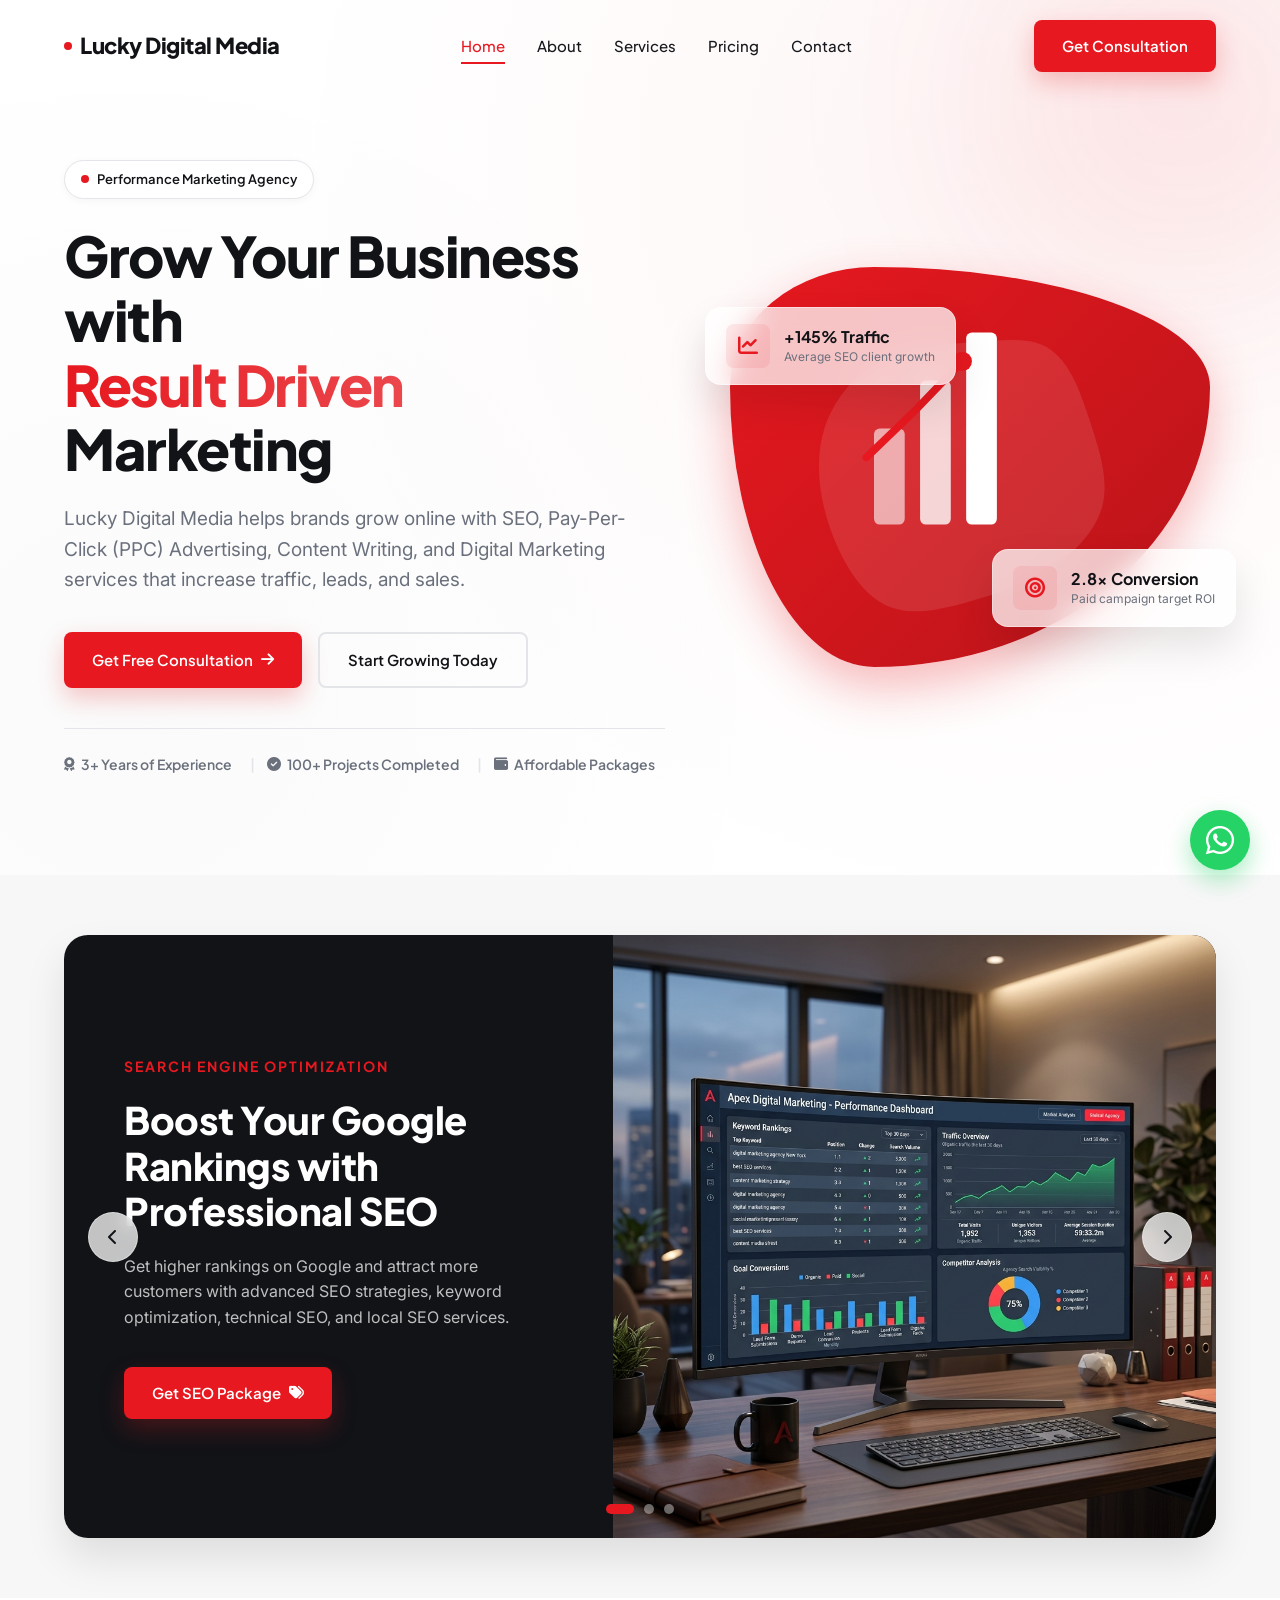
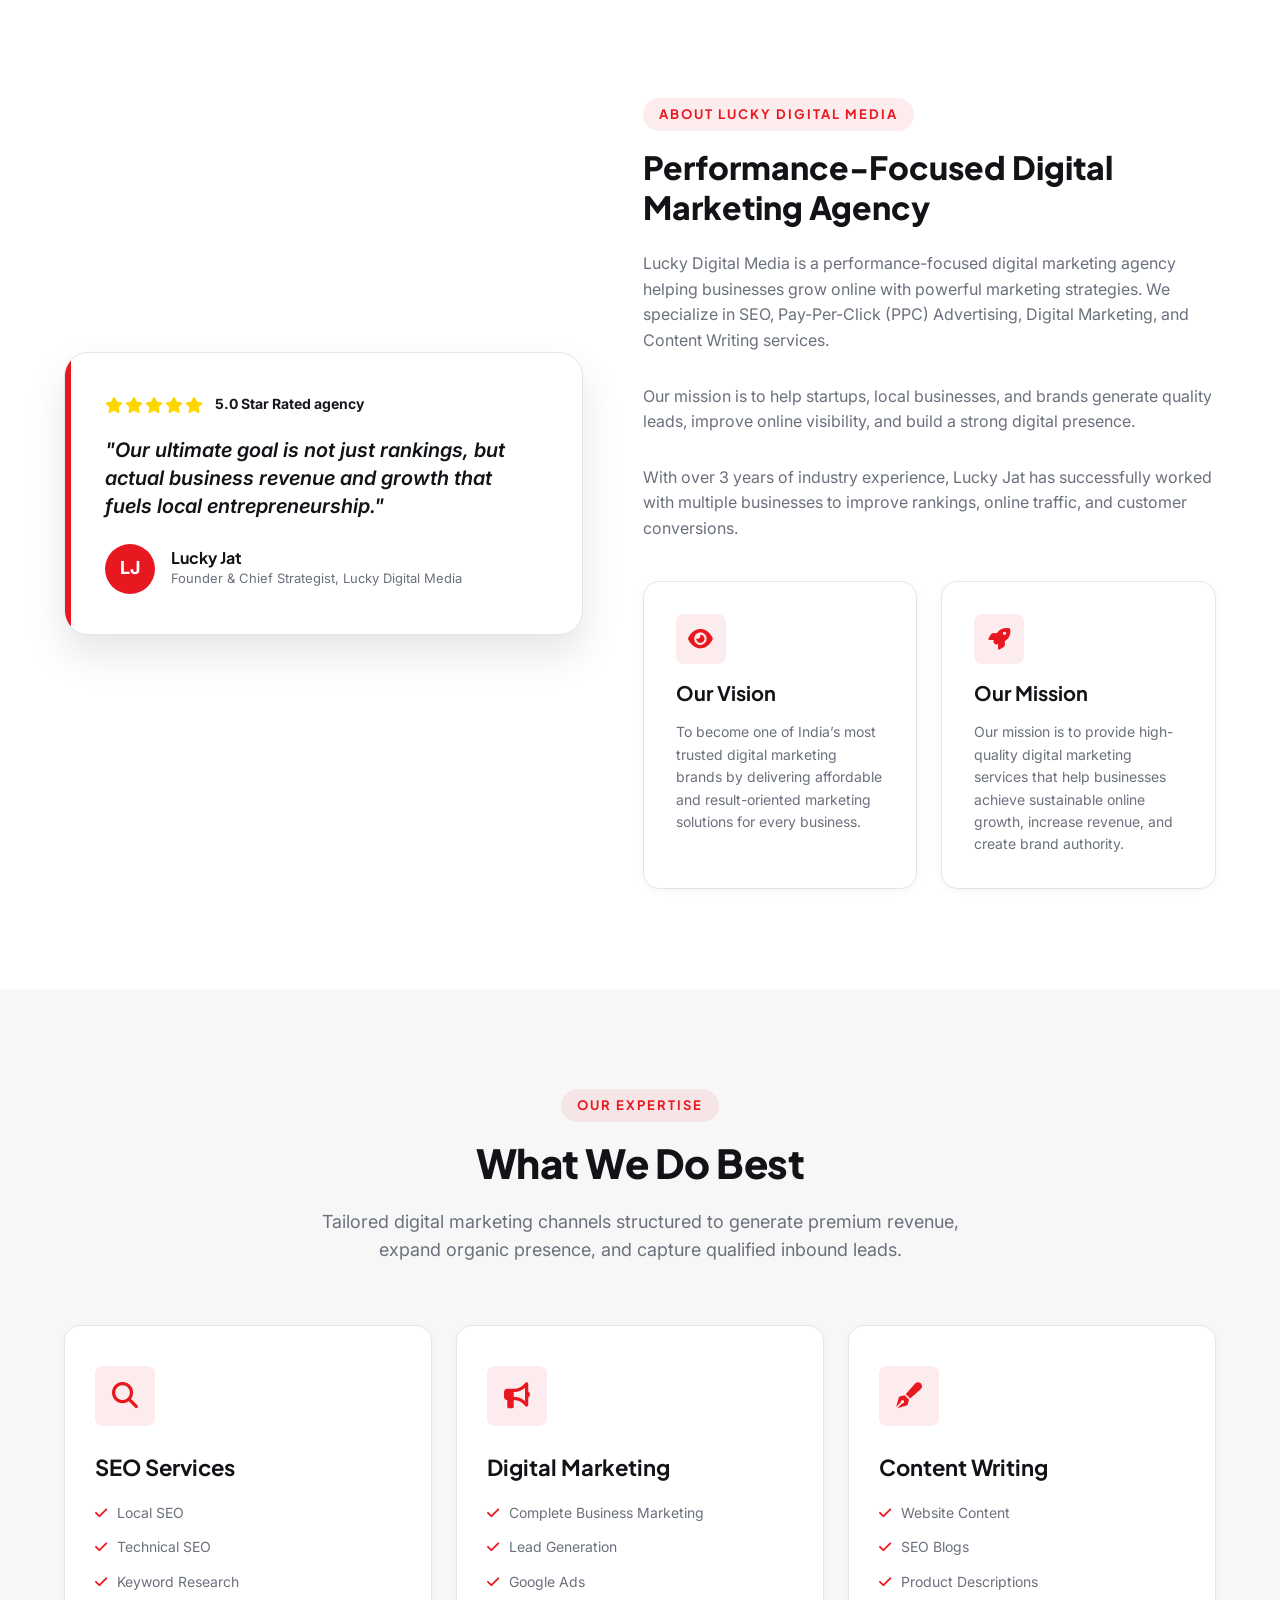
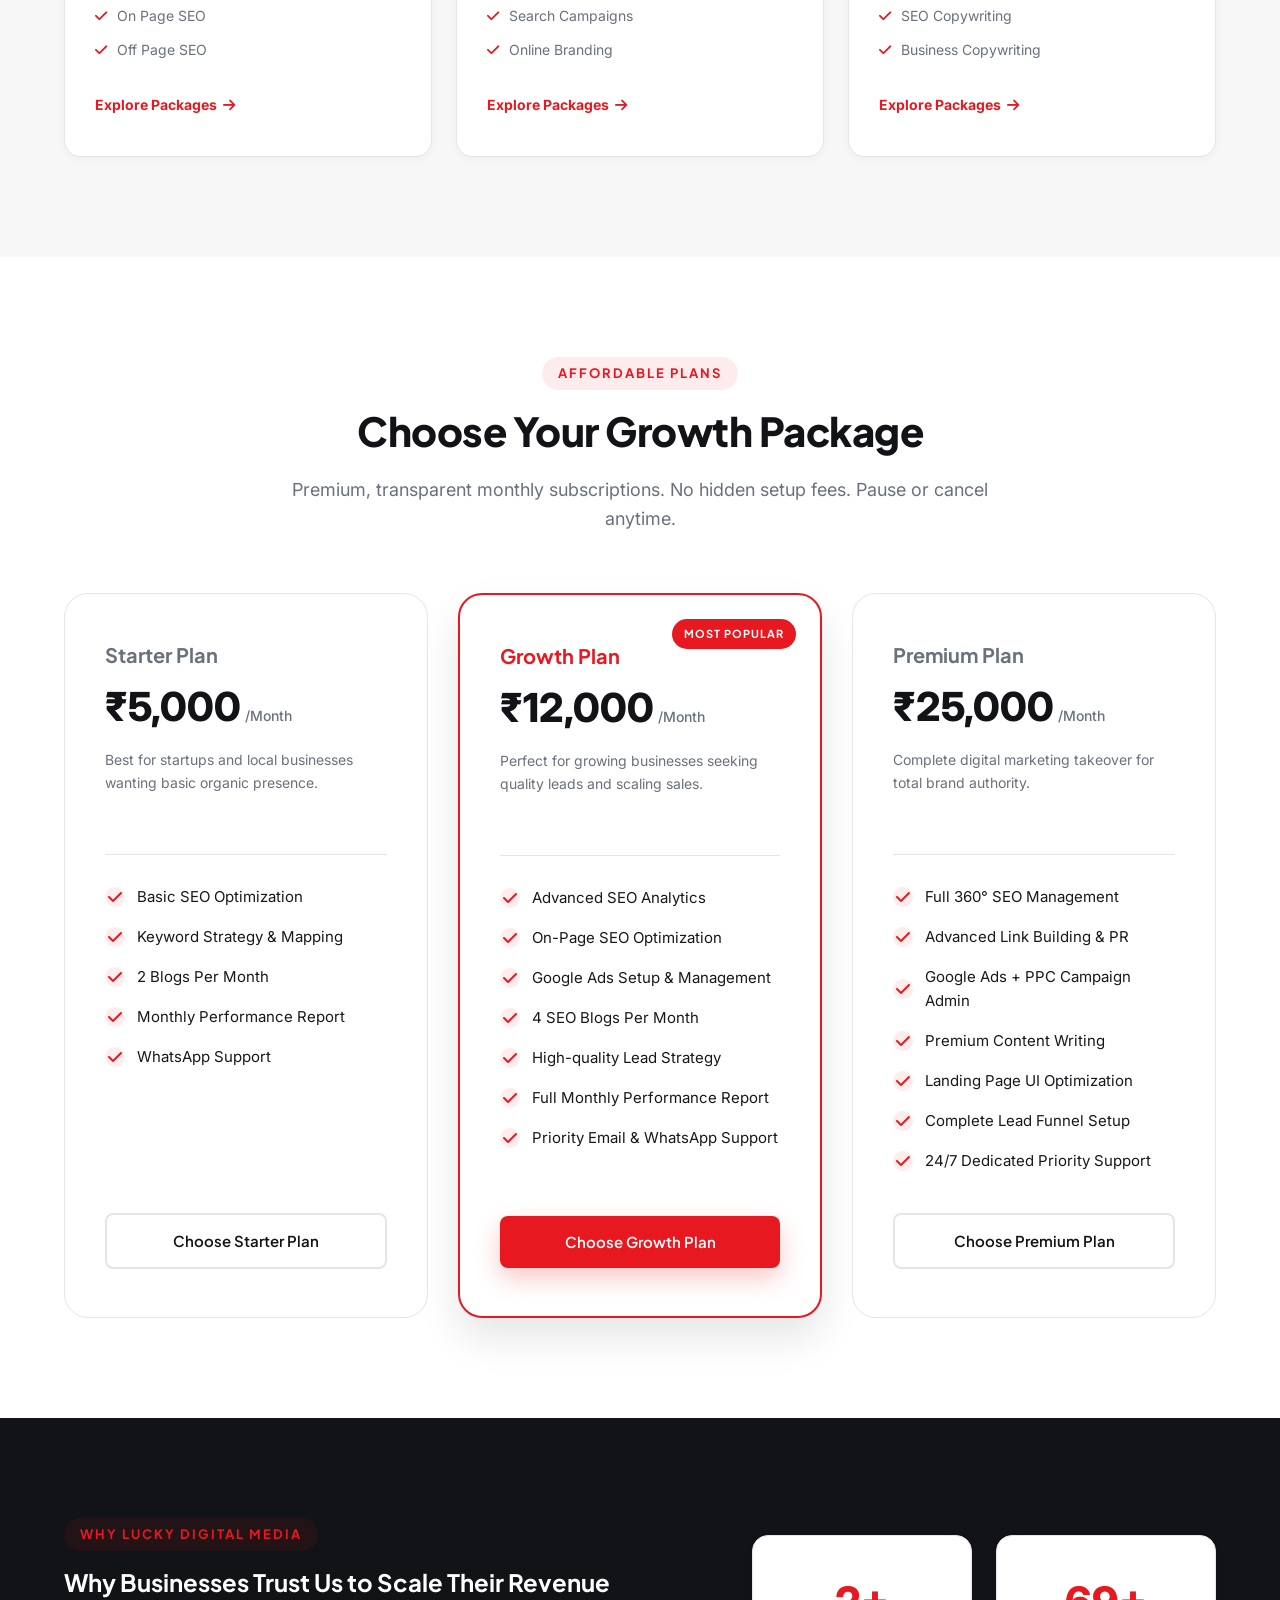
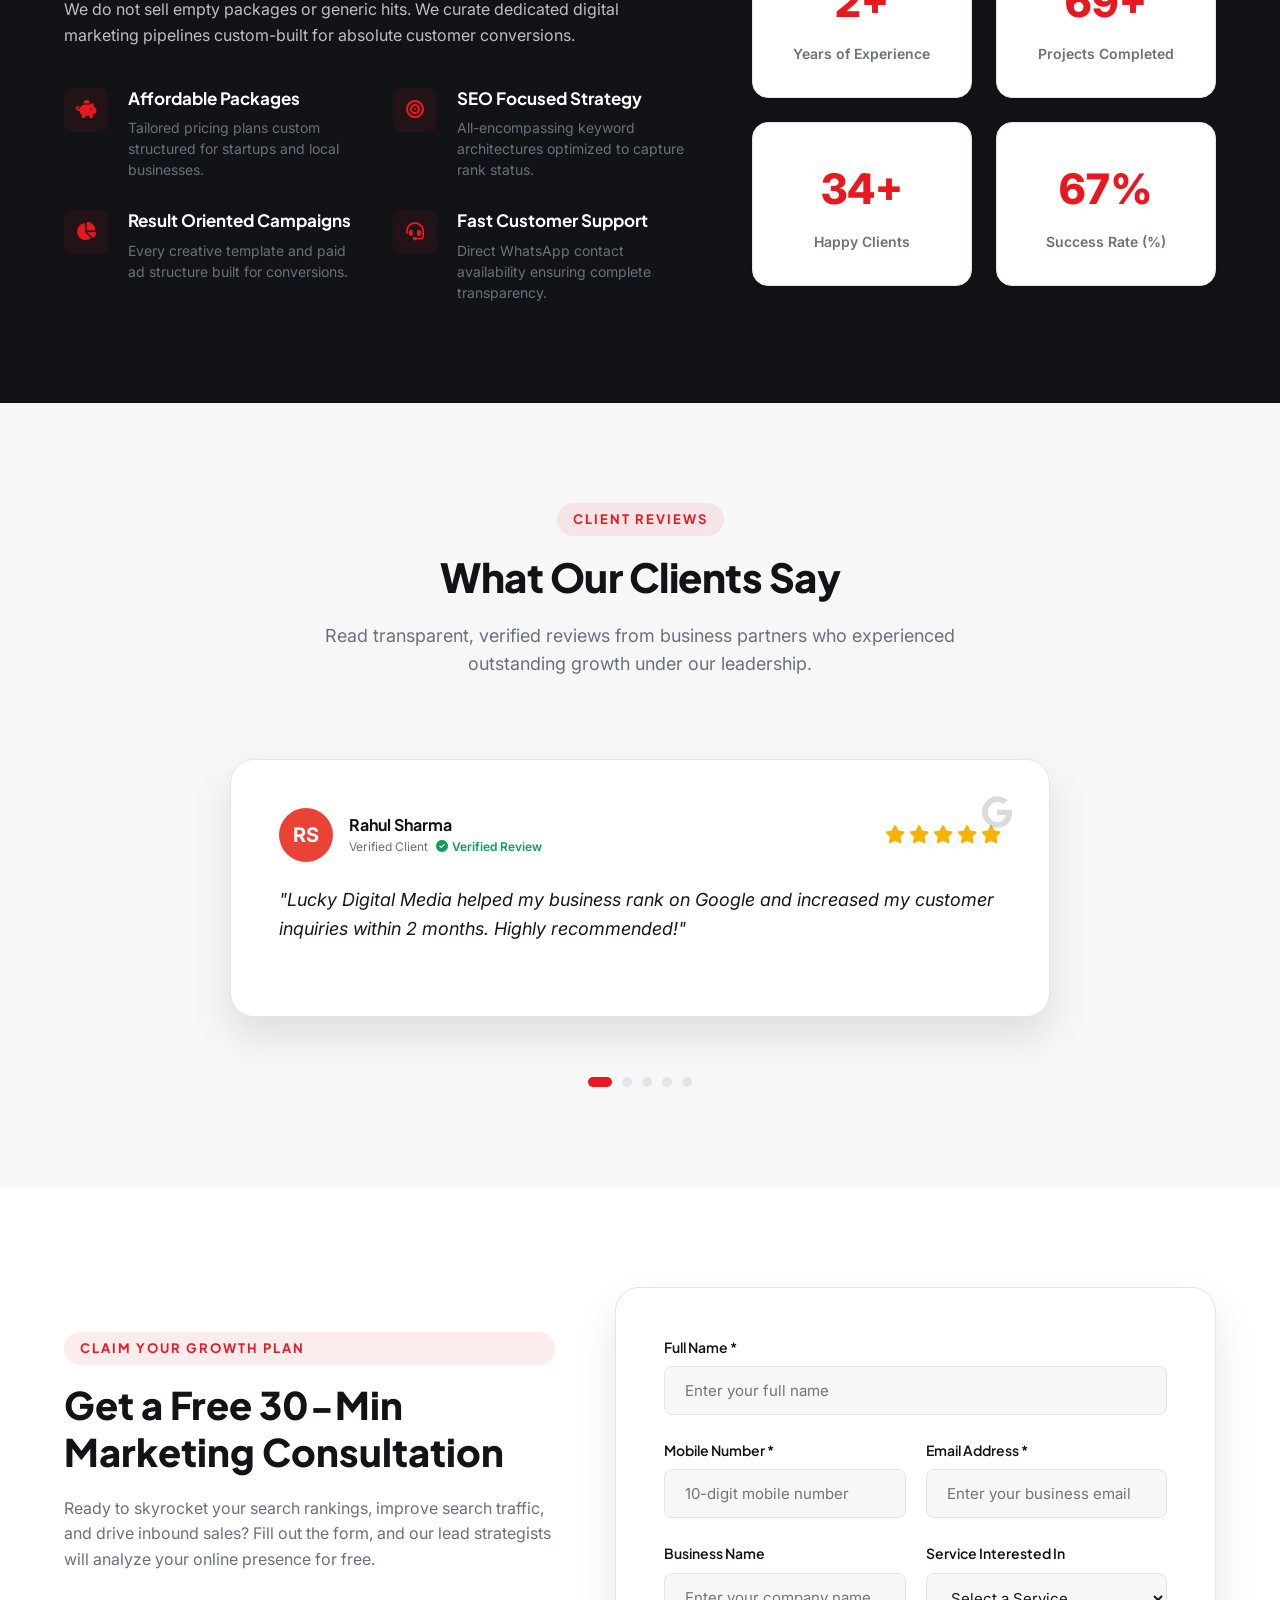
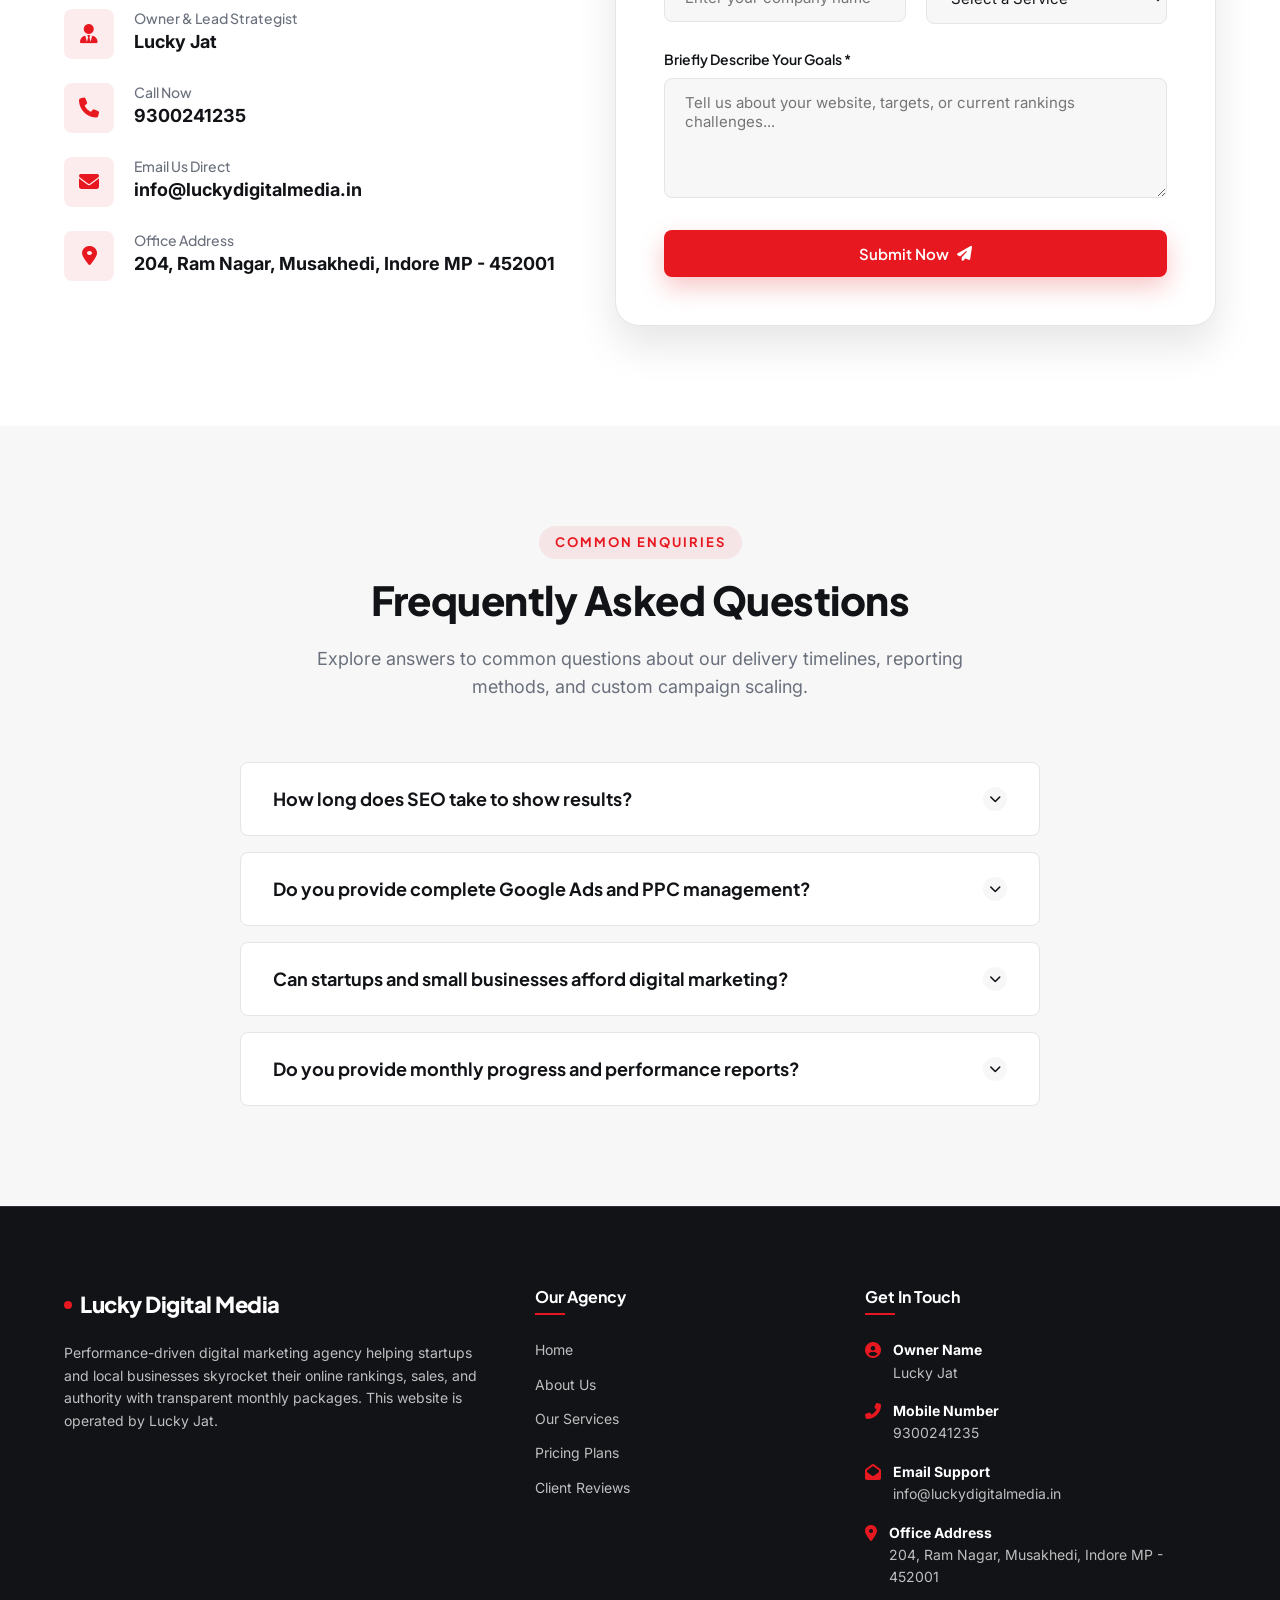
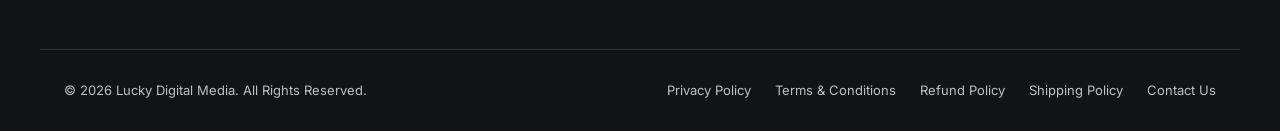
==== index.html @ 1d004df7 "docs: add operator notice and policy duration/refund mode specifications" ====
<!DOCTYPE html>
<html lang="en">
<head>
  <meta charset="UTF-8">
  <meta name="viewport" content="width=device-width, initial-scale=1.0">
  
  <!-- SEO Optimized Meta Tags -->
  <title>Lucky Digital Media | Best Digital Marketing Agency in India</title>
  <meta name="description" content="Lucky Digital Media provides SEO, PPC Advertising, Digital Marketing, and Content Copywriting services to help businesses grow online. Affordable monthly packages available.">
  <meta name="keywords" content="Digital Marketing Agency, SEO Services India, PPC Advertising Services, Content Copywriting Services, Google Ranking Services, Affordable SEO Packages">
  <meta name="author" content="Lucky Jat">
  
  <!-- OpenGraph Metadata for Social Media Sharing -->
  <meta property="og:title" content="Lucky Digital Media | Best Digital Marketing Agency in India">
  <meta property="og:description" content="Boost your Google rankings, search visibility, and brand authority with results-driven campaigns starting at just ₹5,000/Month.">
  <meta property="og:image" content="assets/images/seo_slider.png">
  <meta property="og:url" content="https://luckydigitalmedia.in">
  <meta property="og:type" content="website">

  <!-- Icons & Fonts -->
  <link rel="stylesheet" href="https://cdnjs.cloudflare.com/ajax/libs/font-awesome/6.4.0/css/all.min.css">
  <link rel="stylesheet" href="css/style.css">
</head>
<body>

  <!-- Scroll Progress Indicator -->
  <div class="scroll-progress-container">
    <div class="scroll-progress-bar" id="scrollProgress"></div>
  </div>

  <!-- Sticky Glassmorphic Header -->
  <header class="header" id="header">
    <div class="container header-container">
      <a href="#hero" class="logo">
        <span class="logo-dot"></span>Lucky Digital Media
      </a>
      
      <nav class="nav" id="navMenu">
        <a href="#hero" class="nav-link active">Home</a>
        <a href="#about" class="nav-link">About</a>
        <a href="#services" class="nav-link">Services</a>
        <a href="#pricing" class="nav-link">Pricing</a>
        <a href="#consultation" class="nav-link">Contact</a>
        <a href="#consultation" class="btn btn-primary mobile-cta-btn">Free Consultation</a>
      </nav>

      <div class="header-cta">
        <a href="#consultation" class="btn btn-primary">Get Consultation</a>
      </div>

      <button class="hamburger" id="hamburgerMenu" aria-label="Toggle Menu">
        <span></span>
        <span></span>
        <span></span>
      </button>
    </div>
  </header>

  <!-- Interactive Hero Section -->
  <section class="hero" id="hero">
    <div class="container hero-grid">
      <div class="hero-content reveal-left">
        <div class="hero-tag">
          <span class="hero-tag-pulse"></span> Performance Marketing Agency
        </div>
        <h1>Grow Your Business with <br><span class="gradient">Result Driven</span> Marketing</h1>
        <p class="subheading">Lucky Digital Media helps brands grow online with SEO, Pay-Per-Click (PPC) Advertising, Content Writing, and Digital Marketing services that increase traffic, leads, and sales.</p>
        
        <div class="hero-ctas">
          <a href="#consultation" class="btn btn-primary">Get Free Consultation <i class="fas fa-arrow-right"></i></a>
          <a href="#pricing" class="btn btn-secondary">Start Growing Today</a>
        </div>
        
        <div class="hero-trust-bar">
          <div class="hero-trust-text">
            <span><i class="fas fa-award text-primary"></i> 3+ Years of Experience</span>
            <span><i class="fas fa-check-circle text-primary"></i> 100+ Projects Completed</span>
            <span><i class="fas fa-wallet text-primary"></i> Affordable Packages</span>
          </div>
        </div>
      </div>
      
      <div class="hero-visual reveal-right">
        <div class="hero-blob-card">
          <!-- Abstract premium SVG shape representing analytics growth -->
          <svg class="hero-svg-illustration" viewBox="0 0 200 200" xmlns="http://www.w3.org/2000/svg">
            <path fill="currentColor" d="M42.2,-61C52.7,-53.4,57.9,-38,62.8,-22.9C67.7,-7.8,72.4,7.1,68.9,20.4C65.4,33.7,53.8,45.4,40.4,53.7C27.1,62,12.1,66.8,-2.9,70.8C-17.9,74.8,-32.9,78,-45.3,71.2C-57.8,64.4,-67.6,47.7,-73.4,30.3C-79.1,13,-80.7,-4.9,-75.7,-20.5C-70.6,-36.1,-58.8,-49.4,-45.2,-56.3C-31.5,-63.3,-15.8,-63.9,0.7,-64.9C17.2,-65.8,31.7,-68.5,42.2,-61Z" transform="translate(100 100)" opacity="0.1"/>
            <rect x="50" y="80" width="16" height="50" rx="3" fill="white" opacity="0.6"/>
            <rect x="74" y="55" width="16" height="75" rx="3" fill="white" opacity="0.8"/>
            <rect x="98" y="30" width="16" height="100" rx="3" fill="white" opacity="1"/>
            <path d="M46 95 L72 70 L96 45" stroke="var(--primary)" stroke-width="4" stroke-linecap="round" fill="none"/>
            <circle cx="96" cy="45" r="5" fill="var(--primary)"/>
          </svg>
        </div>
        <!-- Micro cards floating -->
        <div class="hero-card-floating hero-card-1">
          <div class="hero-card-icon"><i class="fas fa-chart-line"></i></div>
          <div class="hero-card-info">
            <h4>+145% Traffic</h4>
            <p>Average SEO client growth</p>
          </div>
        </div>
        <div class="hero-card-floating hero-card-2">
          <div class="hero-card-icon"><i class="fas fa-bullseye"></i></div>
          <div class="hero-card-info">
            <h4>2.8x Conversion</h4>
            <p>Paid campaign target ROI</p>
          </div>
        </div>
      </div>
    </div>
  </section>

  <!-- Interactive Dual-Behavior Slider Section -->
  <section class="slider-section" id="sliders">
    <div class="container">
      <div class="slider-wrapper">
        <div class="slider-container" id="sliderContainer">
          
          <!-- Slide 1: SEO Services -->
          <div class="slide">
            <div class="slide-content">
              <span class="slide-tag">Search Engine Optimization</span>
              <h2 class="slide-title">Boost Your Google Rankings with Professional SEO</h2>
              <p class="slide-desc">Get higher rankings on Google and attract more customers with advanced SEO strategies, keyword optimization, technical SEO, and local SEO services.</p>
              <a href="#pricing" class="btn btn-primary">Get SEO Package <i class="fas fa-tags"></i></a>
            </div>
            <div class="slide-image-container">
              <img src="assets/images/seo_slider.png" alt="SEO analytics dashboard graphic" class="slide-img">
            </div>
          </div>
          
          <!-- Slide 2: PPC Services -->
          <div class="slide">
            <div class="slide-content">
              <span class="slide-tag">PPC Advertising</span>
              <h2 class="slide-title">Drive High-Quality Traffic with Google Ads & PPC</h2>
              <p class="slide-desc">Generate premium leads and scale your sales instantly with custom-built PPC campaigns, targeted Search Ads, and Google Ads optimization.</p>
              <a href="#pricing" class="btn btn-primary">Get PPC Plan <i class="fas fa-bullhorn"></i></a>
            </div>
            <div class="slide-image-container">
              <img src="assets/images/ppc_slider.png" alt="PPC Google Ads dashboard graphic" class="slide-img">
            </div>
          </div>
          
          <!-- Slide 3: Content Writing -->
          <div class="slide">
            <div class="slide-content">
              <span class="slide-tag">Content Copywriting</span>
              <h2 class="slide-title">Content Writing That Converts Visitors into Clients</h2>
              <p class="slide-desc">Professional SEO-friendly content writing services for websites, blogs, social media, and businesses that want better online visibility and conversions.</p>
              <a href="#pricing" class="btn btn-primary">Get Content Writing <i class="fas fa-pen-nib"></i></a>
            </div>
            <div class="slide-image-container">
              <img src="assets/images/content_writing_slider.png" alt="Creative copywriting workplace graphic" class="slide-img">
            </div>
          </div>
          
        </div>
        
        <!-- Navigation Buttons -->
        <button class="slider-btn slider-btn-prev" id="sliderPrev" aria-label="Previous Slide"><i class="fas fa-chevron-left"></i></button>
        <button class="slider-btn slider-btn-next" id="sliderNext" aria-label="Next Slide"><i class="fas fa-chevron-right"></i></button>
        
        <!-- Navigation Dots -->
        <div class="slider-dots" id="sliderDots">
          <span class="slider-dot active" data-index="0"></span>
          <span class="slider-dot" data-index="1"></span>
          <span class="slider-dot" data-index="2"></span>
        </div>
      </div>
    </div>
  </section>

  <!-- About Us Section -->
  <section class="section" id="about">
    <div class="container about-grid">
      <div class="about-visual reveal-left">
        <div class="about-card">
          <div class="about-rating">
            <div class="stars">
              <i class="fas fa-star"></i>
              <i class="fas fa-star"></i>
              <i class="fas fa-star"></i>
              <i class="fas fa-star"></i>
              <i class="fas fa-star"></i>
            </div>
            <span class="about-rating-text">5.0 Star Rated agency</span>
          </div>
          <blockquote class="about-quote">
            "Our ultimate goal is not just rankings, but actual business revenue and growth that fuels local entrepreneurship."
          </blockquote>
          <div class="about-author">
            <div class="about-avatar">LJ</div>
            <div class="about-author-info">
              <h4>Lucky Jat</h4>
              <p>Founder & Chief Strategist, Lucky Digital Media</p>
            </div>
          </div>
        </div>
      </div>
      
      <div class="about-content reveal-right">
        <span class="section-tag">About Lucky Digital Media</span>
        <h3>Performance-Focused Digital Marketing Agency</h3>
        <p class="about-text">Lucky Digital Media is a performance-focused digital marketing agency helping businesses grow online with powerful marketing strategies. We specialize in SEO, Pay-Per-Click (PPC) Advertising, Digital Marketing, and Content Writing services.</p>
        <p class="about-text">Our mission is to help startups, local businesses, and brands generate quality leads, improve online visibility, and build a strong digital presence.</p>
        <p class="about-text">With over 3 years of industry experience, Lucky Jat has successfully worked with multiple businesses to improve rankings, online traffic, and customer conversions.</p>
        
        <!-- Vision & Mission Inner Cards -->
        <div class="vm-grid">
          <div class="vm-card">
            <div class="vm-icon"><i class="fas fa-eye"></i></div>
            <h4>Our Vision</h4>
            <p>To become one of India’s most trusted digital marketing brands by delivering affordable and result-oriented marketing solutions for every business.</p>
          </div>
          <div class="vm-card">
            <div class="vm-icon"><i class="fas fa-rocket"></i></div>
            <h4>Our Mission</h4>
            <p>Our mission is to provide high-quality digital marketing services that help businesses achieve sustainable online growth, increase revenue, and create brand authority.</p>
          </div>
        </div>
      </div>
    </div>
  </section>

  <!-- Services Section -->
  <section class="section section-bg-light" id="services">
    <div class="container">
      <div class="section-header reveal">
        <span class="section-tag">Our Expertise</span>
        <h2>What We Do Best</h2>
        <p>Tailored digital marketing channels structured to generate premium revenue, expand organic presence, and capture qualified inbound leads.</p>
      </div>
      
      <div class="services-grid">
        <!-- Service 1: SEO -->
        <div class="service-card reveal" style="transition-delay: 0.1s;">
          <div class="service-icon-wrapper">
            <i class="fas fa-search"></i>
          </div>
          <h3>SEO Services</h3>
          <ul class="service-list">
            <li><i class="fas fa-check"></i> Local SEO</li>
            <li><i class="fas fa-check"></i> Technical SEO</li>
            <li><i class="fas fa-check"></i> Keyword Research</li>
            <li><i class="fas fa-check"></i> On Page SEO</li>
            <li><i class="fas fa-check"></i> Off Page SEO</li>
          </ul>
          <a href="#consultation" class="service-btn">Explore Packages <i class="fas fa-arrow-right"></i></a>
        </div>
        
        <!-- Service 2: Digital Marketing -->
        <div class="service-card reveal" style="transition-delay: 0.2s;">
          <div class="service-icon-wrapper">
            <i class="fas fa-bullhorn"></i>
          </div>
          <h3>Digital Marketing</h3>
          <ul class="service-list">
            <li><i class="fas fa-check"></i> Complete Business Marketing</li>
            <li><i class="fas fa-check"></i> Lead Generation</li>
            <li><i class="fas fa-check"></i> Google Ads</li>
            <li><i class="fas fa-check"></i> Search Campaigns</li>
            <li><i class="fas fa-check"></i> Online Branding</li>
          </ul>
          <a href="#consultation" class="service-btn">Explore Packages <i class="fas fa-arrow-right"></i></a>
        </div>
        
        <!-- Service 3: Content Writing -->
        <div class="service-card reveal" style="transition-delay: 0.3s;">
          <div class="service-icon-wrapper">
            <i class="fas fa-pen-fancy"></i>
          </div>
          <h3>Content Writing</h3>
          <ul class="service-list">
            <li><i class="fas fa-check"></i> Website Content</li>
            <li><i class="fas fa-check"></i> SEO Blogs</li>
            <li><i class="fas fa-check"></i> Product Descriptions</li>
            <li><i class="fas fa-check"></i> SEO Copywriting</li>
            <li><i class="fas fa-check"></i> Business Copywriting</li>
          </ul>
          <a href="#consultation" class="service-btn">Explore Packages <i class="fas fa-arrow-right"></i></a>
        </div>
      </div>
    </div>
  </section>

  <!-- Pricing Packages Section -->
  <section class="section" id="pricing">
    <div class="container">
      <div class="section-header reveal">
        <span class="section-tag">Affordable Plans</span>
        <h2>Choose Your Growth Package</h2>
        <p>Premium, transparent monthly subscriptions. No hidden setup fees. Pause or cancel anytime.</p>
      </div>
      
      <div class="pricing-grid">
        
        <!-- Starter Package -->
        <div class="pricing-card reveal" style="transition-delay: 0.1s;">
          <div class="pricing-header">
            <h3 class="pricing-name">Starter Plan</h3>
            <div class="pricing-price">₹5,000<span>/Month</span></div>
            <p class="pricing-desc">Best for startups and local businesses wanting basic organic presence.</p>
          </div>
          <div class="pricing-divider"></div>
          <ul class="pricing-features">
            <li><i class="fas fa-check"></i> Basic SEO Optimization</li>
            <li><i class="fas fa-check"></i> Keyword Strategy & Mapping</li>
            <li><i class="fas fa-check"></i> 2 Blogs Per Month</li>
            <li><i class="fas fa-check"></i> Monthly Performance Report</li>
            <li><i class="fas fa-check"></i> WhatsApp Support</li>
          </ul>
          <a href="#consultation" class="btn btn-secondary pricing-cta" onclick="selectPricing('Starter Package - ₹5,000/Month')">Choose Starter Plan</a>
        </div>
        
        <!-- Growth Package (Featured) -->
        <div class="pricing-card featured reveal" style="transition-delay: 0.2s;">
          <div class="pricing-header">
            <h3 class="pricing-name">Growth Plan</h3>
            <div class="pricing-price">₹12,000<span>/Month</span></div>
            <p class="pricing-desc">Perfect for growing businesses seeking quality leads and scaling sales.</p>
          </div>
          <div class="pricing-divider"></div>
          <ul class="pricing-features">
            <li><i class="fas fa-check"></i> Advanced SEO Analytics</li>
            <li><i class="fas fa-check"></i> On-Page SEO Optimization</li>
            <li><i class="fas fa-check"></i> Google Ads Setup & Management</li>
            <li><i class="fas fa-check"></i> 4 SEO Blogs Per Month</li>
            <li><i class="fas fa-check"></i> High-quality Lead Strategy</li>
            <li><i class="fas fa-check"></i> Full Monthly Performance Report</li>
            <li><i class="fas fa-check"></i> Priority Email & WhatsApp Support</li>
          </ul>
          <a href="#consultation" class="btn btn-primary pricing-cta" onclick="selectPricing('Growth Package - ₹12,000/Month')">Choose Growth Plan</a>
        </div>
        
        <!-- Premium Package -->
        <div class="pricing-card premium reveal" style="transition-delay: 0.3s;">
          <div class="pricing-header">
            <h3 class="pricing-name">Premium Plan</h3>
            <div class="pricing-price">₹25,000<span>/Month</span></div>
            <p class="pricing-desc">Complete digital marketing takeover for total brand authority.</p>
          </div>
          <div class="pricing-divider"></div>
          <ul class="pricing-features">
            <li><i class="fas fa-check"></i> Full 360° SEO Management</li>
            <li><i class="fas fa-check"></i> Advanced Link Building & PR</li>
            <li><i class="fas fa-check"></i> Google Ads + PPC Campaign Admin</li>
            <li><i class="fas fa-check"></i> Premium Content Writing</li>
            <li><i class="fas fa-check"></i> Landing Page UI Optimization</li>
            <li><i class="fas fa-check"></i> Complete Lead Funnel Setup</li>
            <li><i class="fas fa-check"></i> 24/7 Dedicated Priority Support</li>
          </ul>
          <a href="#consultation" class="btn btn-secondary pricing-cta" onclick="selectPricing('Premium Package - ₹25,000/Month')">Choose Premium Plan</a>
        </div>
        
      </div>
    </div>
  </section>

  <!-- Why Choose Us & Animated Counters Section -->
  <section class="section section-bg-dark" id="why-choose-us">
    <div class="container why-grid">
      <div class="why-content reveal-left">
        <span class="section-tag">Why Lucky Digital Media</span>
        <h2>Why Businesses Trust Us to Scale Their Revenue</h2>
        <p class="mb-30" style="margin-bottom: 40px; color: var(--text-light-muted);">We do not sell empty packages or generic hits. We curate dedicated digital marketing pipelines custom-built for absolute customer conversions.</p>
        
        <div class="why-features">
          <div class="why-card">
            <div class="why-icon"><i class="fas fa-piggy-bank"></i></div>
            <div class="why-info">
              <h4>Affordable Packages</h4>
              <p>Tailored pricing plans custom structured for startups and local businesses.</p>
            </div>
          </div>
          
          <div class="why-card">
            <div class="why-icon"><i class="fas fa-bullseye"></i></div>
            <div class="why-info">
              <h4>SEO Focused Strategy</h4>
              <p>All-encompassing keyword architectures optimized to capture rank status.</p>
            </div>
          </div>
          
          <div class="why-card">
            <div class="why-icon"><i class="fas fa-chart-pie"></i></div>
            <div class="why-info">
              <h4>Result Oriented Campaigns</h4>
              <p>Every creative template and paid ad structure built for conversions.</p>
            </div>
          </div>
          
          <div class="why-card">
            <div class="why-icon"><i class="fas fa-headset"></i></div>
            <div class="why-info">
              <h4>Fast Customer Support</h4>
              <p>Direct WhatsApp contact availability ensuring complete transparency.</p>
            </div>
          </div>
        </div>
      </div>
      
      <!-- Counter Stats column -->
      <div class="why-stats reveal-right">
        <div class="stats-grid">
          <div class="stat-card">
            <div class="stat-number" data-target="3">0</div>
            <div class="stat-label">Years of Experience</div>
          </div>
          
          <div class="stat-card">
            <div class="stat-number" data-target="100">0</div>
            <div class="stat-label">Projects Completed</div>
          </div>
          
          <div class="stat-card">
            <div class="stat-number" data-target="50">0</div>
            <div class="stat-label">Happy Clients</div>
          </div>
          
          <div class="stat-card">
            <div class="stat-number" data-target="98">0</div>
            <div class="stat-label">Success Rate (%)</div>
          </div>
        </div>
      </div>
    </div>
  </section>

  <!-- Google Review Style Testimonials Section -->
  <section class="section section-bg-light" id="testimonials">
    <div class="container">
      <div class="section-header reveal">
        <span class="section-tag">Client Reviews</span>
        <h2>What Our Clients Say</h2>
        <p>Read transparent, verified reviews from business partners who experienced outstanding growth under our leadership.</p>
      </div>
      
      <div class="testimonials-wrapper reveal-scale">
        <div class="testimonials-container" id="testimonialContainer">
          
          <!-- Testimonial 1 -->
          <div class="testimonial-card">
            <div class="google-review-box">
              <i class="fab fa-google google-watermark"></i>
              <div class="review-header">
                <div class="reviewer-profile">
                  <div class="reviewer-avatar" style="background-color: #EA4335;">RS</div>
                  <div class="reviewer-info">
                    <h4>Rahul Sharma</h4>
                    <div class="reviewer-meta">
                      <span>Verified Client</span>
                      <span class="verified-badge"><i class="fas fa-circle-check"></i> Verified Review</span>
                    </div>
                  </div>
                </div>
                <div class="review-stars">
                  <i class="fas fa-star"></i>
                  <i class="fas fa-star"></i>
                  <i class="fas fa-star"></i>
                  <i class="fas fa-star"></i>
                  <i class="fas fa-star"></i>
                </div>
              </div>
              <p class="review-body">"Lucky Digital Media helped my business rank on Google and increased my customer inquiries within 2 months. Highly recommended!"</p>
            </div>
          </div>
          
          <!-- Testimonial 2 -->
          <div class="testimonial-card">
            <div class="google-review-box">
              <i class="fab fa-google google-watermark"></i>
              <div class="review-header">
                <div class="reviewer-profile">
                  <div class="reviewer-avatar" style="background-color: #34A853;">PV</div>
                  <div class="reviewer-info">
                    <h4>Priya Verma</h4>
                    <div class="reviewer-meta">
                      <span>Verified Client</span>
                      <span class="verified-badge"><i class="fas fa-circle-check"></i> Verified Review</span>
                    </div>
                  </div>
                </div>
                <div class="review-stars">
                  <i class="fas fa-star"></i>
                  <i class="fas fa-star"></i>
                  <i class="fas fa-star"></i>
                  <i class="fas fa-star"></i>
                  <i class="fas fa-star"></i>
                </div>
              </div>
              <p class="review-body">"Excellent PPC and Google Ads service. Our conversion rates and organic lead generation improved significantly."</p>
            </div>
          </div>
          
          <!-- Testimonial 3 -->
          <div class="testimonial-card">
            <div class="google-review-box">
              <i class="fab fa-google google-watermark"></i>
              <div class="review-header">
                <div class="reviewer-profile">
                  <div class="reviewer-avatar" style="background-color: #FBBC05;">AP</div>
                  <div class="reviewer-info">
                    <h4>Amit Patel</h4>
                    <div class="reviewer-meta">
                      <span>Verified Business Partner</span>
                      <span class="verified-badge"><i class="fas fa-circle-check"></i> Verified Review</span>
                    </div>
                  </div>
                </div>
                <div class="review-stars">
                  <i class="fas fa-star"></i>
                  <i class="fas fa-star"></i>
                  <i class="fas fa-star"></i>
                  <i class="fas fa-star"></i>
                  <i class="fas fa-star"></i>
                </div>
              </div>
              <p class="review-body">"Professional team and affordable pricing. Highly recommended for local business marketing. They deliver exactly what they promise."</p>
            </div>
          </div>
          
          <!-- Testimonial 4 -->
          <div class="testimonial-card">
            <div class="google-review-box">
              <i class="fab fa-google google-watermark"></i>
              <div class="review-header">
                <div class="reviewer-profile">
                  <div class="reviewer-avatar" style="background-color: #4285F4;">NS</div>
                  <div class="reviewer-info">
                    <h4>Neha Singh</h4>
                    <div class="reviewer-meta">
                      <span>Verified Client</span>
                      <span class="verified-badge"><i class="fas fa-circle-check"></i> Verified Review</span>
                    </div>
                  </div>
                </div>
                <div class="review-stars">
                  <i class="fas fa-star"></i>
                  <i class="fas fa-star"></i>
                  <i class="fas fa-star"></i>
                  <i class="fas fa-star"></i>
                  <i class="fas fa-star"></i>
                </div>
              </div>
              <p class="review-body">"Their SEO and content writing services helped improve our website traffic and online visibility. Outstanding attention to keyword research!"</p>
            </div>
          </div>
          
          <!-- Testimonial 5 -->
          <div class="testimonial-card">
            <div class="google-review-box">
              <i class="fab fa-google google-watermark"></i>
              <div class="review-header">
                <div class="reviewer-profile">
                  <div class="reviewer-avatar" style="background-color: #ab47bc;">RY</div>
                  <div class="reviewer-info">
                    <h4>Rakesh Yadav</h4>
                    <div class="reviewer-meta">
                      <span>Verified Client</span>
                      <span class="verified-badge"><i class="fas fa-circle-check"></i> Verified Review</span>
                    </div>
                  </div>
                </div>
                <div class="review-stars">
                  <i class="fas fa-star"></i>
                  <i class="fas fa-star"></i>
                  <i class="fas fa-star"></i>
                  <i class="fas fa-star"></i>
                  <i class="fas fa-star"></i>
                </div>
              </div>
              <p class="review-body">"Very supportive and knowledgeable team. Best digital marketing experience so far. Lucky's custom consultation is incredibly helpful!"</p>
            </div>
          </div>
          
        </div>
        
        <!-- Controls -->
        <div class="testimonials-nav">
          <div class="testimonial-dots" id="testimonialDots">
            <span class="testimonial-dot active" data-index="0"></span>
            <span class="testimonial-dot" data-index="1"></span>
            <span class="testimonial-dot" data-index="2"></span>
            <span class="testimonial-dot" data-index="3"></span>
            <span class="testimonial-dot" data-index="4"></span>
          </div>
        </div>
      </div>
    </div>
  </section>

  <!-- Lead Capture Form Section -->
  <section class="section" id="consultation">
    <div class="container consultation-grid">
      
      <div class="consultation-info reveal-left">
        <span class="section-tag">Claim Your Growth Plan</span>
        <h2 class="consultation-title">Get a Free 30-Min Marketing Consultation</h2>
        <p class="consultation-desc">Ready to skyrocket your search rankings, improve search traffic, and drive inbound sales? Fill out the form, and our lead strategists will analyze your online presence for free.</p>
        
        <div class="contact-channels">
          <div class="contact-item">
            <div class="contact-icon"><i class="fas fa-user-tie"></i></div>
            <div class="contact-details">
              <h4>Owner & Lead Strategist</h4>
              <p>Lucky Jat</p>
            </div>
          </div>
          
          <a href="tel:9300241235" class="contact-item">
            <div class="contact-icon"><i class="fas fa-phone"></i></div>
            <div class="contact-details">
              <h4>Call Now</h4>
              <p>9300241235</p>
            </div>
          </a>
          
          <a href="mailto:info@luckydigitalmedia.in" class="contact-item">
            <div class="contact-icon"><i class="fas fa-envelope"></i></div>
            <div class="contact-details">
              <h4>Email Us Direct</h4>
              <p>info@luckydigitalmedia.in</p>
            </div>
          </a>

          <div class="contact-item">
            <div class="contact-icon"><i class="fas fa-map-marker-alt"></i></div>
            <div class="contact-details">
              <h4>Office Address</h4>
              <p>204, Ram Nagar, Musakhedi, Indore MP - 452001</p>
            </div>
          </div>
        </div>
      </div>
      
      <!-- Interactive Form -->
      <div class="form-card reveal-right">
        <div class="form-success-alert" id="formSuccess">
          <i class="fas fa-circle-check" style="font-size: 24px;"></i>
          <span>Success! Your consultation request has been submitted. We will contact you within 24 hours.</span>
        </div>
        
        <form action="https://formspree.io/f/info@luckydigitalmedia.in" method="POST" id="leadForm" onsubmit="handleLeadSubmit(event)">
          <!-- Honeypot field for spam prevention -->
          <input type="text" name="_gotcha" style="display:none">
          
          <div class="form-group">
            <label class="form-label" for="fullName">Full Name *</label>
            <input type="text" id="fullName" name="name" class="form-control" placeholder="Enter your full name" required>
          </div>
          
          <div class="form-row">
            <div class="form-group">
              <label class="form-label" for="mobileNumber">Mobile Number *</label>
              <input type="tel" id="mobileNumber" name="phone" class="form-control" placeholder="10-digit mobile number" pattern="[0-9]{10}" required>
            </div>
            
            <div class="form-group">
              <label class="form-label" for="emailAddress">Email Address *</label>
              <input type="email" id="emailAddress" name="email" class="form-control" placeholder="Enter your business email" required>
            </div>
          </div>
          
          <div class="form-row">
            <div class="form-group">
              <label class="form-label" for="businessName">Business Name</label>
              <input type="text" id="businessName" name="business" class="form-control" placeholder="Enter your company name">
            </div>
            
            <div class="form-group">
              <label class="form-label" for="serviceInterested">Service Interested In</label>
              <select id="serviceInterested" name="service" class="form-control">
                <option value="" disabled selected>Select a Service</option>
                <option value="Complete Digital Marketing">Complete Digital Marketing</option>
                <option value="Search Engine Optimization (SEO)">Search Engine Optimization (SEO)</option>
                <option value="Content Copywriting">Content Copywriting Services</option>
                <option value="Custom Consultation">Free Marketing Consultation</option>
              </select>
            </div>
          </div>
          
          <div class="form-group">
            <label class="form-label" for="formMessage">Briefly Describe Your Goals *</label>
            <textarea id="formMessage" name="message" class="form-control" placeholder="Tell us about your website, targets, or current rankings challenges..." required></textarea>
          </div>
          
          <button type="submit" class="btn btn-primary form-submit-btn">Submit Now <i class="fas fa-paper-plane"></i></button>
        </form>
      </div>
      
    </div>
  </section>

  <!-- FAQ Accordion Section -->
  <section class="section section-bg-light" id="faq">
    <div class="container">
      <div class="section-header reveal">
        <span class="section-tag">Common Enquiries</span>
        <h2>Frequently Asked Questions</h2>
        <p>Explore answers to common questions about our delivery timelines, reporting methods, and custom campaign scaling.</p>
      </div>
      
      <div class="faq-container reveal">
        <!-- FAQ 1 -->
        <div class="faq-item">
          <div class="faq-header">
            <h3>How long does SEO take to show results?</h3>
            <div class="faq-icon"><i class="fas fa-chevron-down"></i></div>
          </div>
          <div class="faq-body">
            <div class="faq-content">
              SEO results usually start showing within 3 to 6 months depending on competition, target keywords, your domain authority, and technical optimization. Organic ranking is a sustainable compound process.
            </div>
          </div>
        </div>
        
        <!-- FAQ 2 -->
        <div class="faq-item">
          <div class="faq-header">
            <h3>Do you provide complete Google Ads and PPC management?</h3>
            <div class="faq-icon"><i class="fas fa-chevron-down"></i></div>
          </div>
          <div class="faq-body">
            <div class="faq-content">
              Yes! We provide complete PPC and Google Ads management services including search keyword research, competitor analysis, targeted ad copy creation, landing page audits, and daily performance optimization for the highest ROI.
            </div>
          </div>
        </div>
        
        <!-- FAQ 3 -->
        <div class="faq-item">
          <div class="faq-header">
            <h3>Can startups and small businesses afford digital marketing?</h3>
            <div class="faq-icon"><i class="fas fa-chevron-down"></i></div>
          </div>
          <div class="faq-body">
            <div class="faq-content">
              Yes, absolutely! Our affordable packages are specially designed for startups, growing e-commerce portals, and small local businesses. The Starter package is only ₹5,000/Month, offering unbeatable performance value.
            </div>
          </div>
        </div>
        
        <!-- FAQ 4 -->
        <div class="faq-item">
          <div class="faq-header">
            <h3>Do you provide monthly progress and performance reports?</h3>
            <div class="faq-icon"><i class="fas fa-chevron-down"></i></div>
          </div>
          <div class="faq-body">
            <div class="faq-content">
              Yes, detailed monthly reports are provided for every single package. Our reports include direct metrics of ranking adjustments, traffic increase, clicks, organic search impressions, and ad spend ROI.
            </div>
          </div>
        </div>
      </div>
    </div>
  </section>

  <!-- Footer Section -->
  <footer class="footer">
    <div class="container footer-grid">
      
      <div class="footer-brand">
        <a href="#hero" class="logo">
          <span class="logo-dot"></span>Lucky Digital Media
        </a>
        <p class="footer-desc">Performance-driven digital marketing agency helping startups and local businesses skyrocket their online rankings, sales, and authority with transparent monthly packages. This website is operated by Lucky Jat.</p>
        
      </div>
      
      <div class="footer-column">
        <h4>Our Agency</h4>
        <div class="footer-links">
          <a href="#hero">Home</a>
          <a href="#about">About Us</a>
          <a href="#services">Our Services</a>
          <a href="#pricing">Pricing Plans</a>
          <a href="#testimonials">Client Reviews</a>
        </div>
      </div>
      
      <div class="footer-column">
        <h4>Get In Touch</h4>
        <div class="footer-contact">
          <div class="footer-contact-item">
            <i class="fas fa-user-circle"></i>
            <div>
              <strong>Owner Name</strong>
              <p>Lucky Jat</p>
            </div>
          </div>
          <a href="tel:9300241235" class="footer-contact-item">
            <i class="fas fa-phone-alt"></i>
            <div>
              <strong>Mobile Number</strong>
              <p>9300241235</p>
            </div>
          </a>
          <a href="mailto:info@luckydigitalmedia.in" class="footer-contact-item">
            <i class="fas fa-envelope-open"></i>
            <div>
              <strong>Email Support</strong>
              <p>info@luckydigitalmedia.in</p>
            </div>
          </a>
          <div class="footer-contact-item">
            <i class="fas fa-map-marker-alt"></i>
            <div>
              <strong>Office Address</strong>
              <p>204, Ram Nagar, Musakhedi, Indore MP - 452001</p>
            </div>
          </div>
        </div>
      </div>
      
    </div>
    
    <div class="container footer-bottom">
      <p class="footer-copyright">&copy; 2026 Lucky Digital Media. All Rights Reserved.</p>
      <div class="footer-bottom-links">
        <a href="privacy.html">Privacy Policy</a>
        <a href="terms.html">Terms & Conditions</a>
        <a href="refund.html">Refund Policy</a>
        <a href="shipping.html">Shipping Policy</a>
        <a href="#consultation">Contact Us</a>
      </div>
    </div>
  </footer>

  <!-- Floating Responsive WhatsApp Button (Pulsing) -->
  <a href="https://wa.me/919300241235?text=Hi%20Lucky,%20I%20am%20interested%20in%20your%20digital%20marketing%20services!" class="whatsapp-float" target="_blank" rel="noopener noreferrer" aria-label="Chat on WhatsApp">
    <i class="fab fa-whatsapp"></i>
  </a>

  <!-- Back to Top Button -->
  <div class="back-to-top" id="backToTop" aria-label="Scroll to Top">
    <i class="fas fa-arrow-up"></i>
  </div>

  <script src="js/main.js"></script>
</body>
</html>
---- css/style.css ----
/* 
  Lucky Digital Media - Premium Website Design Stylesheet
  Author: Antigravity AI
  Colors: Primary Red (#E31E24), White (#FFFFFF), Gray (#F7F7F7), Black (#111111)
  Fonts: Plus Jakarta Sans (Headings), Inter (Body)
*/

@import url('https://fonts.googleapis.com/css2?family=Inter:wght@300;400;500;600;700&family=Plus+Jakarta+Sans:wght@400;500;600;700;800&display=swap');

/* --- CUSTOM PROPERTIES --- */
:root {
  /* Colors */
  --primary: hsl(358, 81%, 50%); /* #E31E24 */
  --primary-hover: hsl(358, 81%, 42%);
  --primary-light: hsla(358, 81%, 50%, 0.08);
  --primary-glow: rgba(227, 30, 36, 0.4);
  
  --dark: hsl(220, 15%, 8%); /* #111317 */
  --dark-soft: hsl(220, 12%, 14%);
  --dark-light: hsl(220, 10%, 20%);
  
  --light: hsl(0, 0%, 97%); /* #F7F7F7 */
  --white: hsl(0, 0%, 100%);
  
  --text-dark: hsl(220, 15%, 10%); /* #111111 */
  --text-muted: hsl(220, 8%, 45%);
  --text-light: hsl(0, 0%, 95%);
  --text-light-muted: hsl(0, 0%, 75%);

  --border-color: hsl(220, 10%, 90%);
  --border-color-dark: hsl(220, 10%, 20%);
  
  /* Glassmorphism templates */
  --glass-bg: rgba(255, 255, 255, 0.75);
  --glass-border: rgba(255, 255, 255, 0.4);
  --glass-shadow: 0 8px 32px 0 rgba(0, 0, 0, 0.05);

  --glass-dark-bg: rgba(17, 19, 23, 0.75);
  --glass-dark-border: rgba(255, 255, 255, 0.05);
  --glass-dark-shadow: 0 8px 32px 0 rgba(0, 0, 0, 0.2);

  /* Fonts */
  --font-heading: 'Plus Jakarta Sans', sans-serif;
  --font-body: 'Inter', sans-serif;

  /* Shadows */
  --shadow-sm: 0 2px 8px rgba(0, 0, 0, 0.04);
  --shadow-md: 0 10px 30px rgba(0, 0, 0, 0.06);
  --shadow-lg: 0 20px 40px rgba(0, 0, 0, 0.1);
  --shadow-primary: 0 10px 25px rgba(227, 30, 36, 0.25);
  
  /* Border Radius */
  --radius-sm: 8px;
  --radius-md: 16px;
  --radius-lg: 24px;
  --radius-full: 9999px;

  /* Transitions */
  --transition-fast: 0.2s cubic-bezier(0.4, 0, 0.2, 1);
  --transition-normal: 0.4s cubic-bezier(0.4, 0, 0.2, 1);
  --transition-slow: 0.6s cubic-bezier(0.4, 0, 0.2, 1);

  /* Scroll padding for sticky header */
  scroll-behavior: smooth;
}

/* --- RESET & GLOBAL --- */
* {
  margin: 0;
  padding: 0;
  box-sizing: border-box;
  outline: none;
}

body {
  font-family: var(--font-body);
  font-size: 16px;
  line-height: 1.6;
  color: var(--text-dark);
  background-color: var(--white);
  overflow-x: hidden;
  -webkit-font-smoothing: antialiased;
}

h1, h2, h3, h4, h5, h6 {
  font-family: var(--font-heading);
  font-weight: 700;
  line-height: 1.25;
  color: var(--dark);
}

a {
  text-decoration: none;
  color: inherit;
  transition: var(--transition-fast);
}

button, input, select, textarea {
  font-family: inherit;
  font-size: inherit;
}

ul {
  list-style: none;
}

img {
  max-width: 100%;
  height: auto;
  display: block;
}

/* Custom Scrollbar */
::-webkit-scrollbar {
  width: 10px;
}
::-webkit-scrollbar-track {
  background: var(--light);
}
::-webkit-scrollbar-thumb {
  background: hsl(220, 10%, 80%);
  border-radius: var(--radius-full);
  border: 2px solid var(--light);
}
::-webkit-scrollbar-thumb:hover {
  background: var(--primary);
}

/* --- REUSABLE UTILITIES & LAYOUT --- */
.container {
  width: 100%;
  max-width: 1200px;
  margin: 0 auto;
  padding: 0 24px;
}

.section {
  padding: 100px 0;
  position: relative;
}

.section-bg-light {
  background-color: var(--light);
}

.section-bg-dark {
  background-color: var(--dark);
  color: var(--text-light);
}

.section-bg-dark h1,
.section-bg-dark h2,
.section-bg-dark h3,
.section-bg-dark h4 {
  color: var(--white);
}

.section-header {
  text-align: center;
  max-width: 700px;
  margin: 0 auto 60px auto;
}

.section-tag {
  display: inline-block;
  font-family: var(--font-heading);
  font-size: 13px;
  font-weight: 700;
  text-transform: uppercase;
  letter-spacing: 2px;
  color: var(--primary);
  background-color: var(--primary-light);
  padding: 6px 16px;
  border-radius: var(--radius-full);
  margin-bottom: 16px;
}

.section-header h2 {
  font-size: 40px;
  font-weight: 800;
  margin-bottom: 20px;
  letter-spacing: -0.5px;
}

.section-header p {
  font-size: 18px;
  color: var(--text-muted);
}

.section-bg-dark .section-header p {
  color: var(--text-light-muted);
}

/* Red highlighted text in headings */
.highlight-red {
  color: var(--primary);
  position: relative;
  display: inline-block;
}

/* Button UI Components */
.btn {
  display: inline-flex;
  align-items: center;
  justify-content: center;
  padding: 14px 28px;
  font-family: var(--font-heading);
  font-weight: 600;
  font-size: 15px;
  border-radius: var(--radius-sm);
  border: none;
  cursor: pointer;
  transition: var(--transition-normal);
  gap: 8px;
}

.btn-primary {
  background-color: var(--primary);
  color: var(--white);
  box-shadow: var(--shadow-primary);
}

.btn-primary:hover {
  background-color: var(--primary-hover);
  transform: translateY(-2px);
  box-shadow: 0 12px 28px rgba(227, 30, 36, 0.35);
}

.btn-secondary {
  background-color: transparent;
  color: var(--dark);
  border: 2px solid var(--border-color);
}

.btn-secondary:hover {
  background-color: var(--dark);
  color: var(--white);
  border-color: var(--dark);
  transform: translateY(-2px);
}

.btn-white {
  background-color: var(--white);
  color: var(--primary);
  box-shadow: var(--shadow-sm);
}

.btn-white:hover {
  background-color: var(--primary);
  color: var(--white);
  transform: translateY(-2px);
  box-shadow: var(--shadow-primary);
}

.btn-dark {
  background-color: var(--dark);
  color: var(--white);
  box-shadow: var(--shadow-md);
}

.btn-dark:hover {
  background-color: var(--primary);
  transform: translateY(-2px);
  box-shadow: var(--shadow-primary);
}

/* Scroll progress bar indicator */
.scroll-progress-container {
  position: fixed;
  top: 0;
  left: 0;
  width: 100%;
  height: 4px;
  z-index: 1001;
}

.scroll-progress-bar {
  height: 100%;
  background: var(--primary);
  width: 0%;
  transition: width 0.1s ease-out;
}

/* --- STICKY GLASSMORPHISM HEADER --- */
.header {
  position: fixed;
  top: 0;
  left: 0;
  width: 100%;
  z-index: 1000;
  transition: var(--transition-normal);
  padding: 20px 0;
}

.header.scrolled {
  background-color: var(--glass-bg);
  backdrop-filter: blur(12px);
  -webkit-backdrop-filter: blur(12px);
  border-bottom: 1px solid var(--glass-border);
  box-shadow: var(--glass-shadow);
  padding: 12px 0;
}

.header-container {
  display: flex;
  align-items: center;
  justify-content: space-between;
}

.logo {
  display: flex;
  align-items: center;
  gap: 8px;
  font-family: var(--font-heading);
  font-weight: 800;
  font-size: 22px;
  color: var(--dark);
  letter-spacing: -0.5px;
  white-space: nowrap;
}

.mobile-cta-btn {
  display: none;
}

.logo-dot {
  width: 8px;
  height: 8px;
  background-color: var(--primary);
  border-radius: var(--radius-full);
  display: inline-block;
}

.nav {
  display: flex;
  align-items: center;
  gap: 32px;
}

.nav-link {
  font-family: var(--font-heading);
  font-weight: 500;
  font-size: 15px;
  color: var(--text-dark);
  position: relative;
  padding: 6px 0;
}

.nav-link:hover,
.nav-link.active {
  color: var(--primary);
}

.nav-link::after {
  content: '';
  position: absolute;
  bottom: 0;
  left: 0;
  width: 0;
  height: 2px;
  background-color: var(--primary);
  transition: var(--transition-normal);
}

.nav-link:hover::after,
.nav-link.active::after {
  width: 100%;
}

.header-cta {
  display: block;
}

.hamburger {
  display: none;
  cursor: pointer;
  background: none;
  border: none;
  position: relative;
  width: 24px;
  height: 18px;
  z-index: 1010;
}

.hamburger span {
  display: block;
  position: absolute;
  height: 2px;
  width: 100%;
  background: var(--dark);
  border-radius: 9px;
  opacity: 1;
  left: 0;
  transform: rotate(0deg);
  transition: .25s ease-in-out;
}

.hamburger span:nth-child(1) { top: 0px; }
.hamburger span:nth-child(2) { top: 8px; }
.hamburger span:nth-child(3) { top: 16px; }

.hamburger.open span:nth-child(1) {
  top: 8px;
  transform: rotate(135deg);
}

.hamburger.open span:nth-child(2) {
  opacity: 0;
  left: -60px;
}

.hamburger.open span:nth-child(3) {
  top: 8px;
  transform: rotate(-135deg);
}

/* --- DYNAMIC HERO SECTION --- */
.hero {
  padding: 160px 0 100px 0;
  background: radial-gradient(circle at 80% 20%, hsla(358, 81%, 50%, 0.04) 0%, transparent 60%),
              radial-gradient(circle at 10% 80%, hsla(220, 15%, 8%, 0.02) 0%, transparent 50%);
  position: relative;
  overflow: hidden;
}

.hero::before {
  content: '';
  position: absolute;
  width: 400px;
  height: 400px;
  border-radius: var(--radius-full);
  background: var(--primary-light);
  filter: blur(100px);
  top: -100px;
  right: -100px;
  z-index: 0;
}

.hero-grid {
  display: grid;
  grid-template-columns: 1.1fr 0.9fr;
  align-items: center;
  gap: 60px;
  position: relative;
  z-index: 1;
}

.hero-content {
  display: flex;
  flex-direction: column;
  align-items: flex-start;
}

.hero-tag {
  display: inline-flex;
  align-items: center;
  gap: 8px;
  background-color: var(--white);
  padding: 8px 16px;
  border-radius: var(--radius-full);
  box-shadow: var(--shadow-sm);
  border: 1px solid var(--border-color);
  font-family: var(--font-heading);
  font-size: 13px;
  font-weight: 600;
  color: var(--dark);
  margin-bottom: 24px;
}

.hero-tag-pulse {
  width: 8px;
  height: 8px;
  background-color: var(--primary);
  border-radius: var(--radius-full);
  animation: pulse 1.5s infinite;
}

.hero h1 {
  font-size: 56px;
  font-weight: 800;
  line-height: 1.15;
  letter-spacing: -1.5px;
  margin-bottom: 24px;
}

.hero h1 span.gradient {
  background: linear-gradient(to right, var(--primary), hsl(358, 80%, 60%));
  -webkit-background-clip: text;
  -webkit-text-fill-color: transparent;
}

.hero p.subheading {
  font-size: 19px;
  color: var(--text-muted);
  margin-bottom: 36px;
  line-height: 1.6;
}

.hero-ctas {
  display: flex;
  gap: 16px;
  margin-bottom: 40px;
  flex-wrap: wrap;
}

.hero-trust-bar {
  border-top: 1px solid var(--border-color);
  padding-top: 24px;
  width: 100%;
}

.hero-trust-text {
  font-family: var(--font-heading);
  font-size: 14px;
  font-weight: 600;
  color: var(--text-muted);
  display: flex;
  align-items: center;
  gap: 12px;
  flex-wrap: wrap;
}

.hero-trust-text span {
  display: flex;
  align-items: center;
  gap: 6px;
}

.hero-trust-text span:not(:last-child)::after {
  content: '|';
  margin-left: 12px;
  color: var(--border-color);
}

.hero-visual {
  position: relative;
  display: flex;
  justify-content: center;
}

.hero-blob-card {
  position: relative;
  width: 100%;
  max-width: 480px;
  height: 400px;
  background: linear-gradient(135deg, var(--primary) 0%, hsl(358, 80%, 40%) 100%);
  border-radius: 30% 70% 70% 30% / 30% 30% 70% 70%;
  animation: morphing 15s ease-in-out infinite alternate;
  display: flex;
  align-items: center;
  justify-content: center;
  box-shadow: 0 20px 50px rgba(227, 30, 36, 0.3);
}

.hero-card-floating {
  position: absolute;
  background-color: var(--glass-bg);
  backdrop-filter: blur(12px);
  -webkit-backdrop-filter: blur(12px);
  border: 1px solid var(--glass-border);
  border-radius: var(--radius-md);
  padding: 16px 20px;
  box-shadow: var(--shadow-lg);
  display: flex;
  align-items: center;
  gap: 14px;
  animation: float 6s ease-in-out infinite;
}

.hero-card-1 {
  top: 40px;
  left: -20px;
  animation-delay: 0s;
}

.hero-card-2 {
  bottom: 40px;
  right: -20px;
  animation-delay: 3s;
}

.hero-card-icon {
  width: 44px;
  height: 44px;
  border-radius: var(--radius-sm);
  background-color: var(--primary-light);
  display: flex;
  align-items: center;
  justify-content: center;
  color: var(--primary);
  font-size: 20px;
}

.hero-card-info h4 {
  font-size: 16px;
  font-weight: 700;
}

.hero-card-info p {
  font-size: 12px;
  color: var(--text-muted);
}

.hero-svg-illustration {
  width: 80%;
  color: var(--white);
}

/* --- DUAL-BEHAVIOR IMAGE SLIDER --- */
.slider-section {
  position: relative;
  overflow: hidden;
  padding: 60px 0;
  background-color: var(--light);
}

.slider-wrapper {
  position: relative;
  width: 100%;
  border-radius: var(--radius-lg);
  overflow: hidden;
  box-shadow: var(--shadow-lg);
}

.slider-container {
  display: flex;
  width: 300%; /* For 3 slides */
  transition: transform var(--transition-slow);
}

.slide {
  width: 33.3333%;
  position: relative;
  min-height: 520px;
  display: grid;
  grid-template-columns: 1fr 1.1fr;
  background-color: var(--dark);
  color: var(--white);
  overflow: hidden;
}

.slide-content {
  padding: 60px;
  display: flex;
  flex-direction: column;
  justify-content: center;
  align-items: flex-start;
  z-index: 2;
  position: relative;
}

.slide-tag {
  color: var(--primary);
  font-weight: 700;
  font-size: 14px;
  text-transform: uppercase;
  letter-spacing: 2px;
  margin-bottom: 20px;
  font-family: var(--font-heading);
}

.slide-title {
  font-size: 38px;
  font-weight: 800;
  line-height: 1.2;
  margin-bottom: 20px;
  letter-spacing: -0.5px;
  color: var(--white);
}

.slide-desc {
  font-size: 16px;
  color: var(--text-light-muted);
  margin-bottom: 36px;
}

.slide-image-container {
  position: relative;
  overflow: hidden;
  height: 100%;
  width: 100%;
}

.slide-img {
  width: 100%;
  height: 100%;
  object-fit: cover;
  transition: transform 6s ease-in-out;
}

.slide:hover .slide-img {
  transform: scale(1.05);
}

/* Slider Controls */
.slider-btn {
  position: absolute;
  top: 50%;
  transform: translateY(-50%);
  width: 50px;
  height: 50px;
  border-radius: var(--radius-full);
  background-color: var(--glass-bg);
  border: 1px solid var(--glass-border);
  color: var(--dark);
  display: flex;
  align-items: center;
  justify-content: center;
  cursor: pointer;
  z-index: 10;
  transition: var(--transition-fast);
  backdrop-filter: blur(8px);
  -webkit-backdrop-filter: blur(8px);
}

.slider-btn:hover {
  background-color: var(--primary);
  color: var(--white);
  border-color: var(--primary);
}

.slider-btn-prev {
  left: 24px;
}

.slider-btn-next {
  right: 24px;
}

.slider-dots {
  position: absolute;
  bottom: 24px;
  left: 50%;
  transform: translateX(-50%);
  display: flex;
  gap: 10px;
  z-index: 10;
}

.slider-dot {
  width: 10px;
  height: 10px;
  border-radius: var(--radius-full);
  background-color: rgba(255, 255, 255, 0.4);
  cursor: pointer;
  transition: var(--transition-fast);
}

.slider-dot.active {
  background-color: var(--primary);
  width: 28px;
}

/* --- ABOUT, VISION & MISSION --- */
.about-grid {
  display: grid;
  grid-template-columns: 0.95fr 1.05fr;
  gap: 60px;
  align-items: center;
}

.about-visual {
  position: relative;
}

.about-card {
  position: relative;
  background-color: var(--white);
  border-radius: var(--radius-lg);
  padding: 40px;
  box-shadow: var(--shadow-lg);
  border: 1px solid var(--border-color);
  overflow: hidden;
}

.about-card::before {
  content: '';
  position: absolute;
  top: 0;
  left: 0;
  width: 6px;
  height: 100%;
  background-color: var(--primary);
}

.about-rating {
  display: flex;
  align-items: center;
  gap: 12px;
  margin-bottom: 20px;
}

.stars {
  display: flex;
  gap: 2px;
  color: #FFD700;
}

.stars i {
  font-size: 16px;
}

.about-rating-text {
  font-weight: 700;
  font-size: 14px;
}

.about-quote {
  font-size: 20px;
  font-style: italic;
  font-weight: 600;
  color: var(--dark);
  margin-bottom: 24px;
  line-height: 1.4;
}

.about-author {
  display: flex;
  align-items: center;
  gap: 16px;
}

.about-avatar {
  width: 50px;
  height: 50px;
  border-radius: var(--radius-full);
  background: var(--primary);
  color: var(--white);
  font-weight: 700;
  font-size: 18px;
  display: flex;
  align-items: center;
  justify-content: center;
}

.about-author-info h4 {
  font-size: 16px;
  font-weight: 700;
}

.about-author-info p {
  font-size: 13px;
  color: var(--text-muted);
}

.about-content h3 {
  font-size: 32px;
  font-weight: 800;
  margin-bottom: 24px;
}

.about-text {
  font-size: 16px;
  color: var(--text-muted);
  margin-bottom: 30px;
}

/* Vision & Mission grid styling */
.vm-grid {
  display: grid;
  grid-template-columns: 1fr 1fr;
  gap: 24px;
  margin-top: 40px;
  width: 100%;
}

.vm-card {
  background-color: var(--white);
  padding: 32px;
  border-radius: var(--radius-md);
  box-shadow: var(--shadow-sm);
  border: 1px solid var(--border-color);
  transition: var(--transition-normal);
  display: flex;
  flex-direction: column;
  gap: 16px;
}

.vm-card:hover {
  transform: translateY(-5px);
  box-shadow: var(--shadow-md);
  border-color: var(--primary-light);
}

.vm-icon {
  width: 50px;
  height: 50px;
  border-radius: var(--radius-sm);
  background-color: var(--primary-light);
  color: var(--primary);
  display: flex;
  align-items: center;
  justify-content: center;
  font-size: 22px;
}

.vm-card h4 {
  font-size: 20px;
  font-weight: 700;
}

.vm-card p {
  font-size: 14px;
  color: var(--text-muted);
  line-height: 1.6;
}

/* --- SERVICES SECTION --- */
.services-grid {
  display: grid;
  grid-template-columns: repeat(3, 1fr);
  gap: 24px;
}

.service-card {
  background-color: var(--white);
  border-radius: var(--radius-md);
  padding: 40px 30px;
  box-shadow: var(--shadow-sm);
  border: 1px solid var(--border-color);
  transition: var(--transition-normal);
  display: flex;
  flex-direction: column;
  height: 100%;
}

.service-card:hover {
  transform: translateY(-8px);
  box-shadow: var(--shadow-lg);
  border-color: var(--primary);
}

.service-icon-wrapper {
  width: 60px;
  height: 60px;
  border-radius: var(--radius-sm);
  background-color: var(--primary-light);
  color: var(--primary);
  display: flex;
  align-items: center;
  justify-content: center;
  font-size: 26px;
  margin-bottom: 28px;
  transition: var(--transition-normal);
}

.service-card:hover .service-icon-wrapper {
  background-color: var(--primary);
  color: var(--white);
  box-shadow: var(--shadow-primary);
}

.service-card h3 {
  font-size: 22px;
  font-weight: 700;
  margin-bottom: 20px;
}

.service-list {
  display: flex;
  flex-direction: column;
  gap: 12px;
  margin-bottom: 32px;
  flex-grow: 1;
}

.service-list li {
  font-size: 14px;
  color: var(--text-muted);
  display: flex;
  align-items: center;
  gap: 10px;
}

.service-list li i {
  color: var(--primary);
  font-size: 14px;
}

.service-btn {
  font-size: 14px;
  font-weight: 700;
  color: var(--primary);
  display: inline-flex;
  align-items: center;
  gap: 6px;
  padding: 0;
  border: none;
  background: none;
  cursor: pointer;
  transition: var(--transition-fast);
}

.service-btn i {
  transition: transform var(--transition-fast);
}

.service-card:hover .service-btn {
  color: var(--primary-hover);
}

.service-card:hover .service-btn i {
  transform: translateX(4px);
}

/* --- PRICING PACKAGES --- */
.pricing-grid {
  display: grid;
  grid-template-columns: repeat(3, 1fr);
  gap: 30px;
  align-items: stretch;
}

.pricing-card {
  background-color: var(--white);
  border-radius: var(--radius-lg);
  border: 1px solid var(--border-color);
  padding: 48px 40px;
  position: relative;
  transition: var(--transition-normal);
  display: flex;
  flex-direction: column;
  height: 100%;
}

.pricing-card:hover {
  transform: translateY(-8px);
  box-shadow: var(--shadow-lg);
}

/* Highlight Featured (Growth) Card */
.pricing-card.featured {
  border: 2px solid var(--primary);
  box-shadow: var(--shadow-lg);
}

.pricing-card.featured::before {
  content: 'MOST POPULAR';
  position: absolute;
  top: 24px;
  right: 24px;
  background-color: var(--primary);
  color: var(--white);
  font-family: var(--font-heading);
  font-size: 11px;
  font-weight: 700;
  letter-spacing: 1px;
  padding: 6px 12px;
  border-radius: var(--radius-full);
}

.pricing-header {
  margin-bottom: 30px;
}

.pricing-name {
  font-size: 20px;
  font-weight: 700;
  color: var(--text-muted);
  margin-bottom: 8px;
}

.pricing-card.featured .pricing-name {
  color: var(--primary);
}

.pricing-price {
  font-size: 40px;
  font-weight: 800;
  color: var(--dark);
  display: flex;
  align-items: baseline;
}

.pricing-price span {
  font-size: 14px;
  font-weight: 500;
  color: var(--text-muted);
  margin-left: 4px;
}

.pricing-desc {
  font-size: 14px;
  color: var(--text-muted);
  margin-top: 10px;
}

.pricing-divider {
  height: 1px;
  background-color: var(--border-color);
  margin: 30px 0;
}

.pricing-features {
  display: flex;
  flex-direction: column;
  gap: 16px;
  margin-bottom: 40px;
  flex-grow: 1;
}

.pricing-features li {
  display: flex;
  align-items: center;
  gap: 12px;
  font-size: 15px;
  color: var(--text-dark);
}

.pricing-features li i {
  color: var(--primary);
  font-size: 16px;
  width: 20px;
  height: 20px;
  background-color: var(--primary-light);
  border-radius: var(--radius-full);
  display: flex;
  align-items: center;
  justify-content: center;
}

.pricing-cta {
  width: 100%;
}

/* --- WHY CHOOSE US & COUNTER STATS --- */
.why-grid {
  display: grid;
  grid-template-columns: 1.15fr 0.85fr;
  gap: 60px;
  align-items: center;
}

.why-features {
  display: grid;
  grid-template-columns: 1fr 1fr;
  gap: 30px;
}

.why-card {
  display: flex;
  gap: 20px;
}

.why-icon {
  width: 44px;
  height: 44px;
  border-radius: var(--radius-sm);
  background-color: var(--primary-light);
  color: var(--primary);
  font-size: 18px;
  display: flex;
  align-items: center;
  justify-content: center;
  flex-shrink: 0;
}

.why-info h4 {
  font-size: 17px;
  font-weight: 700;
  margin-bottom: 8px;
}

.why-info p {
  font-size: 14px;
  color: var(--text-muted);
  line-height: 1.5;
}

/* Stats Counter Layout */
.stats-grid {
  display: grid;
  grid-template-columns: 1fr 1fr;
  gap: 24px;
}

.stat-card {
  background-color: var(--white);
  border-radius: var(--radius-md);
  border: 1px solid var(--border-color);
  padding: 32px;
  text-align: center;
  box-shadow: var(--shadow-sm);
  transition: var(--transition-normal);
}

.stat-card:hover {
  transform: translateY(-5px);
  box-shadow: var(--shadow-md);
  border-color: var(--primary-light);
}

.stat-number {
  font-size: 42px;
  font-weight: 800;
  color: var(--primary);
  margin-bottom: 8px;
}

.stat-label {
  font-size: 14px;
  font-weight: 600;
  color: var(--text-muted);
}

/* --- GOOGLE REVIEW TESTIMONIALS --- */
.testimonials-wrapper {
  position: relative;
  max-width: 900px;
  margin: 0 auto;
  overflow: hidden;
}

.testimonials-container {
  display: flex;
  width: 500%; /* For 5 reviews */
  transition: transform var(--transition-normal);
}

.testimonial-card {
  width: 20%;
  padding: 20px 40px;
  flex-shrink: 0;
}

.google-review-box {
  background-color: var(--white);
  border-radius: var(--radius-lg);
  padding: 48px;
  box-shadow: var(--shadow-lg);
  border: 1px solid var(--border-color);
  position: relative;
  display: flex;
  flex-direction: column;
}

.google-watermark {
  position: absolute;
  top: 36px;
  right: 36px;
  opacity: 0.15;
  font-size: 32px;
  color: var(--dark);
}

.review-header {
  display: flex;
  align-items: center;
  justify-content: space-between;
  margin-bottom: 24px;
  flex-wrap: wrap;
  gap: 16px;
}

.reviewer-profile {
  display: flex;
  align-items: center;
  gap: 16px;
}

.reviewer-avatar {
  width: 54px;
  height: 54px;
  border-radius: var(--radius-full);
  background-color: #4285F4; /* Google Blue */
  color: var(--white);
  font-weight: 700;
  font-size: 20px;
  display: flex;
  align-items: center;
  justify-content: center;
}

.reviewer-info h4 {
  font-size: 16px;
  font-weight: 700;
}

.reviewer-meta {
  display: flex;
  align-items: center;
  gap: 8px;
  font-size: 12px;
  color: var(--text-muted);
  margin-top: 2px;
}

.verified-badge {
  color: #0F9D58; /* Google Green */
  display: inline-flex;
  align-items: center;
  gap: 4px;
  font-weight: 600;
}

.review-stars {
  display: flex;
  gap: 4px;
  color: #F4B400; /* Google Yellow */
  font-size: 18px;
}

.review-body {
  font-size: 18px;
  color: var(--text-dark);
  line-height: 1.6;
  margin-bottom: 24px;
  font-style: italic;
  flex-grow: 1;
}

/* Testimonials Controller */
.testimonials-nav {
  display: flex;
  align-items: center;
  justify-content: center;
  gap: 24px;
  margin-top: 40px;
}

.testimonial-dots {
  display: flex;
  gap: 10px;
}

.testimonial-dot {
  width: 10px;
  height: 10px;
  border-radius: var(--radius-full);
  background-color: var(--border-color);
  cursor: pointer;
  transition: var(--transition-fast);
}

.testimonial-dot.active {
  background-color: var(--primary);
  width: 24px;
}

/* --- CONSULTATION FORM SECTION --- */
.consultation-grid {
  display: grid;
  grid-template-columns: 0.9fr 1.1fr;
  gap: 60px;
  align-items: center;
}

.consultation-info {
  display: flex;
  flex-direction: column;
}

.consultation-title {
  font-size: 38px;
  font-weight: 800;
  margin-bottom: 20px;
}

.consultation-desc {
  font-size: 16px;
  color: var(--text-muted);
  margin-bottom: 36px;
}

.contact-channels {
  display: flex;
  flex-direction: column;
  gap: 24px;
}

.contact-item {
  display: flex;
  align-items: center;
  gap: 20px;
}

.contact-icon {
  width: 50px;
  height: 50px;
  border-radius: var(--radius-sm);
  background-color: var(--primary-light);
  color: var(--primary);
  font-size: 20px;
  display: flex;
  align-items: center;
  justify-content: center;
  flex-shrink: 0;
}

.contact-details h4 {
  font-size: 14px;
  font-weight: 500;
  color: var(--text-muted);
}

.contact-details p {
  font-size: 18px;
  font-weight: 700;
  color: var(--dark);
}

/* Interactive Modern Form Layout */
.form-card {
  background-color: var(--white);
  border-radius: var(--radius-lg);
  padding: 48px;
  box-shadow: var(--shadow-lg);
  border: 1px solid var(--border-color);
}

.form-group {
  margin-bottom: 24px;
  position: relative;
}

.form-row {
  display: grid;
  grid-template-columns: 1fr 1fr;
  gap: 20px;
}

.form-label {
  display: block;
  font-family: var(--font-heading);
  font-weight: 600;
  font-size: 14px;
  margin-bottom: 8px;
  color: var(--dark);
}

.form-control {
  width: 100%;
  padding: 14px 20px;
  border-radius: var(--radius-sm);
  border: 1px solid var(--border-color);
  background-color: var(--light);
  color: var(--text-dark);
  font-size: 15px;
  transition: var(--transition-normal);
}

.form-control:focus {
  border-color: var(--primary);
  background-color: var(--white);
  box-shadow: 0 0 0 4px var(--primary-light);
}

textarea.form-control {
  resize: vertical;
  min-height: 120px;
}

.form-submit-btn {
  width: 100%;
}

/* Form success message popup */
.form-success-alert {
  display: none;
  background-color: #e6f4ea;
  border: 1px solid #137333;
  color: #137333;
  padding: 16px;
  border-radius: var(--radius-sm);
  margin-bottom: 24px;
  font-weight: 600;
  align-items: center;
  gap: 12px;
}

/* --- FAQ ACCORDION SECTION --- */
.faq-container {
  max-width: 800px;
  margin: 0 auto;
  display: flex;
  flex-direction: column;
  gap: 16px;
}

.faq-item {
  background-color: var(--white);
  border-radius: var(--radius-sm);
  border: 1px solid var(--border-color);
  overflow: hidden;
  transition: var(--transition-normal);
}

.faq-header {
  padding: 24px 32px;
  display: flex;
  justify-content: space-between;
  align-items: center;
  cursor: pointer;
  user-select: none;
  gap: 20px;
  transition: var(--transition-normal);
}

.faq-header:hover {
  background-color: var(--light);
}

.faq-header h3 {
  font-size: 18px;
  font-weight: 700;
}

.faq-icon {
  width: 24px;
  height: 24px;
  border-radius: var(--radius-full);
  background-color: var(--light);
  color: var(--dark);
  display: flex;
  align-items: center;
  justify-content: center;
  font-size: 12px;
  transition: var(--transition-normal);
  flex-shrink: 0;
}

.faq-item.active {
  border-color: var(--primary);
  box-shadow: var(--shadow-sm);
}

.faq-item.active .faq-icon {
  background-color: var(--primary);
  color: var(--white);
  transform: rotate(180deg);
}

.faq-item.active .faq-header h3 {
  color: var(--primary);
}

.faq-body {
  max-height: 0;
  overflow: hidden;
  transition: max-height var(--transition-normal) ease-out;
}

.faq-content {
  padding: 0 32px 24px 32px;
  font-size: 15px;
  color: var(--text-muted);
  line-height: 1.6;
}

/* --- POLICY & FOOTER SECTION --- */
.footer {
  background-color: var(--dark);
  color: var(--text-light);
  padding: 80px 0 30px 0;
  border-top: 1px solid var(--border-color-dark);
}

.footer-grid {
  display: grid;
  grid-template-columns: 1.2fr 0.8fr 1fr;
  gap: 50px;
  margin-bottom: 60px;
}

.footer-brand {
  display: flex;
  flex-direction: column;
  align-items: flex-start;
  gap: 20px;
}

.footer-brand .logo {
  color: var(--white);
}

.footer-desc {
  font-size: 14px;
  color: var(--text-light-muted);
  line-height: 1.6;
}

.footer-socials {
  display: flex;
  gap: 12px;
}

.social-link {
  width: 36px;
  height: 36px;
  border-radius: var(--radius-sm);
  background-color: var(--dark-soft);
  color: var(--text-light-muted);
  display: flex;
  align-items: center;
  justify-content: center;
  font-size: 16px;
  transition: var(--transition-fast);
}

.social-link:hover {
  background-color: var(--primary);
  color: var(--white);
}

.footer-column h4 {
  font-size: 16px;
  font-weight: 700;
  color: var(--white);
  margin-bottom: 24px;
  position: relative;
  padding-bottom: 8px;
}

.footer-column h4::after {
  content: '';
  position: absolute;
  bottom: 0;
  left: 0;
  width: 30px;
  height: 2px;
  background-color: var(--primary);
}

.footer-links {
  display: flex;
  flex-direction: column;
  gap: 12px;
}

.footer-links a {
  font-size: 14px;
  color: var(--text-light-muted);
}

.footer-links a:hover {
  color: var(--primary);
  padding-left: 4px;
}

.footer-contact {
  display: flex;
  flex-direction: column;
  gap: 16px;
}

.footer-contact-item {
  display: flex;
  gap: 12px;
  font-size: 14px;
  color: var(--text-light-muted);
}

.footer-contact-item i {
  color: var(--primary);
  font-size: 16px;
  margin-top: 3px;
}

.footer-contact-item strong {
  color: var(--white);
}

.footer-bottom {
  border-top: 1px solid var(--border-color-dark);
  padding-top: 30px;
  display: flex;
  justify-content: space-between;
  align-items: center;
  flex-wrap: wrap;
  gap: 20px;
}

.footer-copyright {
  font-size: 13px;
  color: var(--text-light-muted);
}

.footer-bottom-links {
  display: flex;
  gap: 24px;
}

.footer-bottom-links a {
  font-size: 13px;
  color: var(--text-light-muted);
}

.footer-bottom-links a:hover {
  color: var(--primary);
}

/* --- INTERACTIVE FLOATING ELEMENTS --- */
/* Pulse bounce animation for WhatsApp Button */
.whatsapp-float {
  position: fixed;
  bottom: 30px;
  right: 30px;
  width: 60px;
  height: 60px;
  background-color: #25D366;
  color: var(--white);
  border-radius: var(--radius-full);
  display: flex;
  align-items: center;
  justify-content: center;
  font-size: 32px;
  box-shadow: 0 10px 25px rgba(37, 211, 102, 0.4);
  z-index: 999;
  transition: var(--transition-normal);
  animation: wa-pulse 2s infinite;
}

.whatsapp-float:hover {
  transform: scale(1.1) translateY(-5px);
  box-shadow: 0 15px 30px rgba(37, 211, 102, 0.6);
}

/* Back to Top Widget */
.back-to-top {
  position: fixed;
  bottom: 30px;
  left: 30px;
  width: 44px;
  height: 44px;
  background-color: var(--white);
  color: var(--dark);
  border: 1px solid var(--border-color);
  border-radius: var(--radius-full);
  display: flex;
  align-items: center;
  justify-content: center;
  font-size: 14px;
  box-shadow: var(--shadow-md);
  z-index: 998;
  cursor: pointer;
  opacity: 0;
  visibility: hidden;
  transition: var(--transition-normal);
}

.back-to-top.show {
  opacity: 1;
  visibility: visible;
}

.back-to-top:hover {
  background-color: var(--primary);
  color: var(--white);
  border-color: var(--primary);
  transform: translateY(-3px);
}

/* --- VIEWPORT ANIMATIONS (Intersection Observer) --- */
.reveal {
  opacity: 0;
  transform: translateY(30px);
  transition: opacity 0.8s ease-out, transform 0.8s ease-out;
}

.reveal.active {
  opacity: 1;
  transform: translateY(0);
}

.reveal-left {
  opacity: 0;
  transform: translateX(-30px);
  transition: opacity 0.8s ease-out, transform 0.8s ease-out;
}

.reveal-left.active {
  opacity: 1;
  transform: translateX(0);
}

.reveal-right {
  opacity: 0;
  transform: translateX(30px);
  transition: opacity 0.8s ease-out, transform 0.8s ease-out;
}

.reveal-right.active {
  opacity: 1;
  transform: translateX(0);
}

.reveal-scale {
  opacity: 0;
  transform: scale(0.95);
  transition: opacity 0.8s ease-out, transform 0.8s ease-out;
}

.reveal-scale.active {
  opacity: 1;
  transform: scale(1);
}

/* --- KEYFRAME ANIMATIONS --- */
@keyframes pulse {
  0% {
    transform: scale(0.95);
    box-shadow: 0 0 0 0 rgba(227, 30, 36, 0.7);
  }
  70% {
    transform: scale(1);
    box-shadow: 0 0 0 8px rgba(227, 30, 36, 0);
  }
  100% {
    transform: scale(0.95);
    box-shadow: 0 0 0 0 rgba(227, 30, 36, 0);
  }
}

@keyframes float {
  0% {
    transform: translateY(0px);
  }
  50% {
    transform: translateY(-10px);
  }
  100% {
    transform: translateY(0px);
  }
}

@keyframes morphing {
  0% {
    border-radius: 30% 70% 70% 30% / 30% 30% 70% 70%;
  }
  50% {
    border-radius: 70% 30% 30% 70% / 70% 70% 30% 30%;
  }
  100% {
    border-radius: 30% 70% 70% 30% / 30% 30% 70% 70%;
  }
}

@keyframes wa-pulse {
  0% {
    box-shadow: 0 0 0 0 rgba(37, 211, 102, 0.4);
  }
  70% {
    box-shadow: 0 0 0 15px rgba(37, 211, 102, 0);
  }
  100% {
    box-shadow: 0 0 0 0 rgba(37, 211, 102, 0);
  }
}

/* --- MOBILE RESPONSIVE MEDIA QUERIES --- */
@media (max-width: 1024px) {
  .hero h1 {
    font-size: 46px;
  }
  .services-grid {
    grid-template-columns: repeat(2, 1fr);
  }
  .pricing-grid {
    grid-template-columns: repeat(2, 1fr);
    justify-content: center;
  }
  /* For pricing: let full premium scale nicely */
  .pricing-card.premium {
    grid-column: span 2;
  }
}

@media (max-width: 768px) {
  .section {
    padding: 60px 0;
  }
  .section-header h2 {
    font-size: 30px;
    margin-bottom: 12px;
  }
  .section-header p {
    font-size: 15px;
  }
  .section-header {
    margin-bottom: 40px;
  }
  
  /* Header Mobile Drawer & Logo spacing */
  .header {
    padding: 14px 0;
  }
  .logo {
    font-size: 19px;
  }
  .hamburger {
    display: block;
  }
  .header-cta {
    display: none; /* Hide in navbar on mobile, show in menu */
  }
  .nav {
    position: fixed;
    top: 0;
    right: -100%;
    width: 280px;
    height: 100vh;
    background-color: var(--white);
    flex-direction: column;
    align-items: flex-start;
    padding: 100px 30px;
    gap: 20px;
    box-shadow: -10px 0 30px rgba(0, 0, 0, 0.05);
    transition: right var(--transition-normal);
    z-index: 1005;
  }
  .nav.open {
    right: 0;
  }
  .mobile-cta-btn {
    display: inline-flex !important;
    width: 100%;
    margin-top: 15px;
  }
  
  /* Hero section mobile (Overflow Fixes) */
  .hero {
    padding: 110px 0 60px 0;
  }
  .hero-grid {
    grid-template-columns: 1fr;
    gap: 30px;
    text-align: center;
  }
  .hero-content {
    align-items: center;
  }
  .hero h1 {
    font-size: 38px;
    line-height: 1.2;
    margin-bottom: 16px;
  }
  .hero p.subheading {
    font-size: 16px;
    margin-bottom: 24px;
  }
  .hero-ctas {
    justify-content: center;
    gap: 12px;
    width: 100%;
  }
  .hero-ctas .btn {
    width: 100%;
  }
  .hero-trust-text {
    justify-content: center;
    font-size: 13px;
    gap: 10px;
  }
  .hero-trust-text span::after {
    display: none !important; /* Hide separator on mobile */
  }
  .hero-blob-card {
    height: 280px;
    max-width: 360px;
    margin: 0 auto;
  }
  .hero-card-floating {
    display: none !important; /* Hide floating absolute cards to prevent mobile layout breakages */
  }
  
  /* Slider Section Mobile Refinements (No Arrow Overlaps) */
  .slide {
    grid-template-columns: 1fr;
    min-height: auto;
  }
  .slide-content {
    padding: 30px 20px 40px 20px;
    text-align: center;
    align-items: center;
  }
  .slide-title {
    font-size: 26px;
    margin-bottom: 16px;
  }
  .slide-desc {
    font-size: 14px;
    margin-bottom: 24px;
  }
  .slide-image-container {
    height: 220px;
  }
  .slider-btn {
    display: none !important; /* Hide side arrows on mobile to prevent text overlapping */
  }
  .slider-dots {
    bottom: 12px;
  }
  
  /* About Us Mobile Padding */
  .about-grid {
    grid-template-columns: 1fr;
    gap: 32px;
  }
  .about-card {
    padding: 24px;
  }
  .about-quote {
    font-size: 17px;
    margin-bottom: 16px;
  }
  .vm-grid {
    grid-template-columns: 1fr;
    gap: 20px;
  }
  .vm-card {
    padding: 24px;
  }
  
  /* Services Stack (Full Mobile Readability) */
  .services-grid {
    grid-template-columns: 1fr;
    gap: 20px;
  }
  .service-card {
    padding: 30px 24px;
  }
  
  /* Pricing Grid Mobile */
  .pricing-grid {
    grid-template-columns: 1fr;
    gap: 24px;
  }
  .pricing-card.premium {
    grid-column: span 1;
  }
  .pricing-card {
    padding: 32px 24px;
  }
  
  /* Why Choose Us & Counters Mobile */
  .why-grid {
    grid-template-columns: 1fr;
    gap: 32px;
  }
  .why-features {
    grid-template-columns: 1fr;
    gap: 20px;
  }
  .why-card {
    gap: 16px;
  }
  
  /* Consultation Form Stack */
  .consultation-grid {
    grid-template-columns: 1fr;
    gap: 32px;
  }
  .form-card {
    padding: 24px 20px;
  }
  .form-row {
    grid-template-columns: 1fr;
    gap: 0;
  }
  
  /* Testimonials Mobile Scale */
  .testimonial-card {
    padding: 10px 5px;
  }
  .google-review-box {
    padding: 28px 20px;
  }
  .review-body {
    font-size: 15px;
  }
  
  /* FAQ Accordion Compact Details */
  .faq-header {
    padding: 16px 20px;
  }
  .faq-header h3 {
    font-size: 16px;
  }
  .faq-content {
    padding: 0 20px 20px 20px;
    font-size: 14px;
  }
  
  /* Footer Stack */
  .footer {
    padding: 60px 0 90px 0; /* 90px bottom padding creates a perfect safe-zone for mobile floating widgets! */
  }
  .footer-grid {
    grid-template-columns: 1fr;
    gap: 30px;
    margin-bottom: 40px;
  }
  .footer-column h4 {
    margin-bottom: 16px;
  }
  .footer-bottom {
    flex-direction: column;
    text-align: center;
    gap: 12px;
    padding-top: 24px;
  }
  .footer-bottom-links {
    flex-wrap: wrap;
    justify-content: center;
    gap: 12px 24px;
  }
  .footer-bottom-links a {
    white-space: nowrap; /* Prevents word wrapping (e.g. Privacy and Policy on separate lines) */
  }
}

@media (max-width: 576px) {
  .hero h1 {
    font-size: 32px;
  }
  .hero-blob-card {
    height: 240px;
    max-width: 280px;
  }
  .slide-title {
    font-size: 22px;
  }
  .stats-grid {
    grid-template-columns: 1fr;
    gap: 16px;
  }
  .back-to-top {
    left: 20px;
    bottom: 20px;
  }
  .whatsapp-float {
    right: 20px;
    bottom: 20px;
    width: 50px;
    height: 50px;
    font-size: 26px;
  }
}

/* --- POLICY CONTENT PAGES --- */
.policy-content-box {
  background-color: var(--white);
  border-radius: var(--radius-lg);
  padding: 60px 48px;
  box-shadow: var(--shadow-lg);
  border: 1px solid var(--border-color);
  margin-top: 40px;
}

.policy-content-box h2 {
  font-size: 22px;
  font-weight: 700;
  color: var(--dark);
  margin: 40px 0 20px 0;
  position: relative;
  padding-bottom: 12px;
  border-bottom: 1px solid var(--border-color);
}

.policy-content-box h2:first-of-type {
  margin-top: 0;
}

.policy-content-box p {
  font-size: 15px;
  color: var(--text-muted);
  line-height: 1.7;
  margin-bottom: 20px;
}

.policy-content-box ul {
  margin-bottom: 28px;
  display: flex;
  flex-direction: column;
  gap: 12px;
}

.policy-content-box ul li {
  font-size: 15px;
  color: var(--text-muted);
  position: relative;
  padding-left: 28px;
  line-height: 1.6;
}

.policy-content-box ul li::before {
  content: '\f058'; /* FontAwesome check-circle */
  font-family: 'Font Awesome 6 Free';
  font-weight: 900;
  color: var(--primary);
  position: absolute;
  left: 0;
  top: 2px;
  font-size: 15px;
}

@media (max-width: 768px) {
  .policy-content-box {
    padding: 36px 24px;
    margin-top: 24px;
  }
  .policy-content-box h2 {
    font-size: 19px;
    margin: 32px 0 16px 0;
  }
}
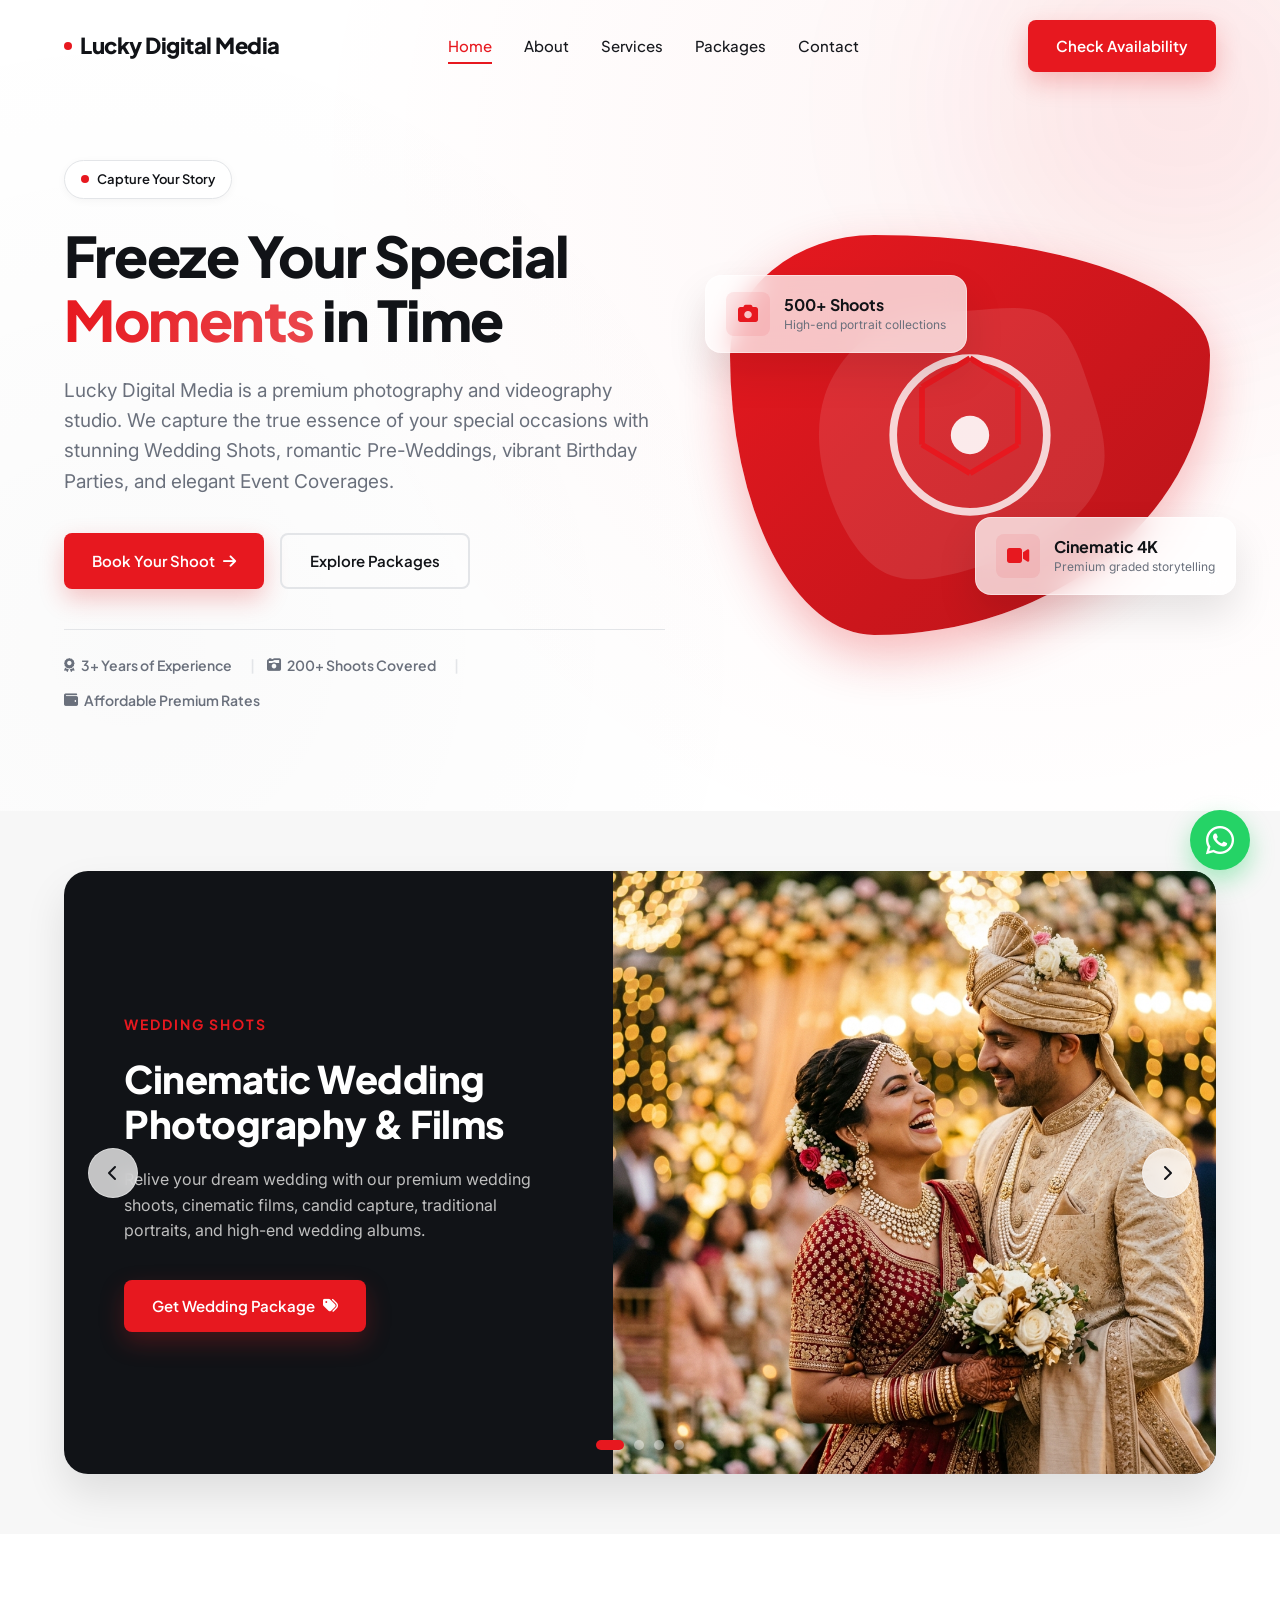
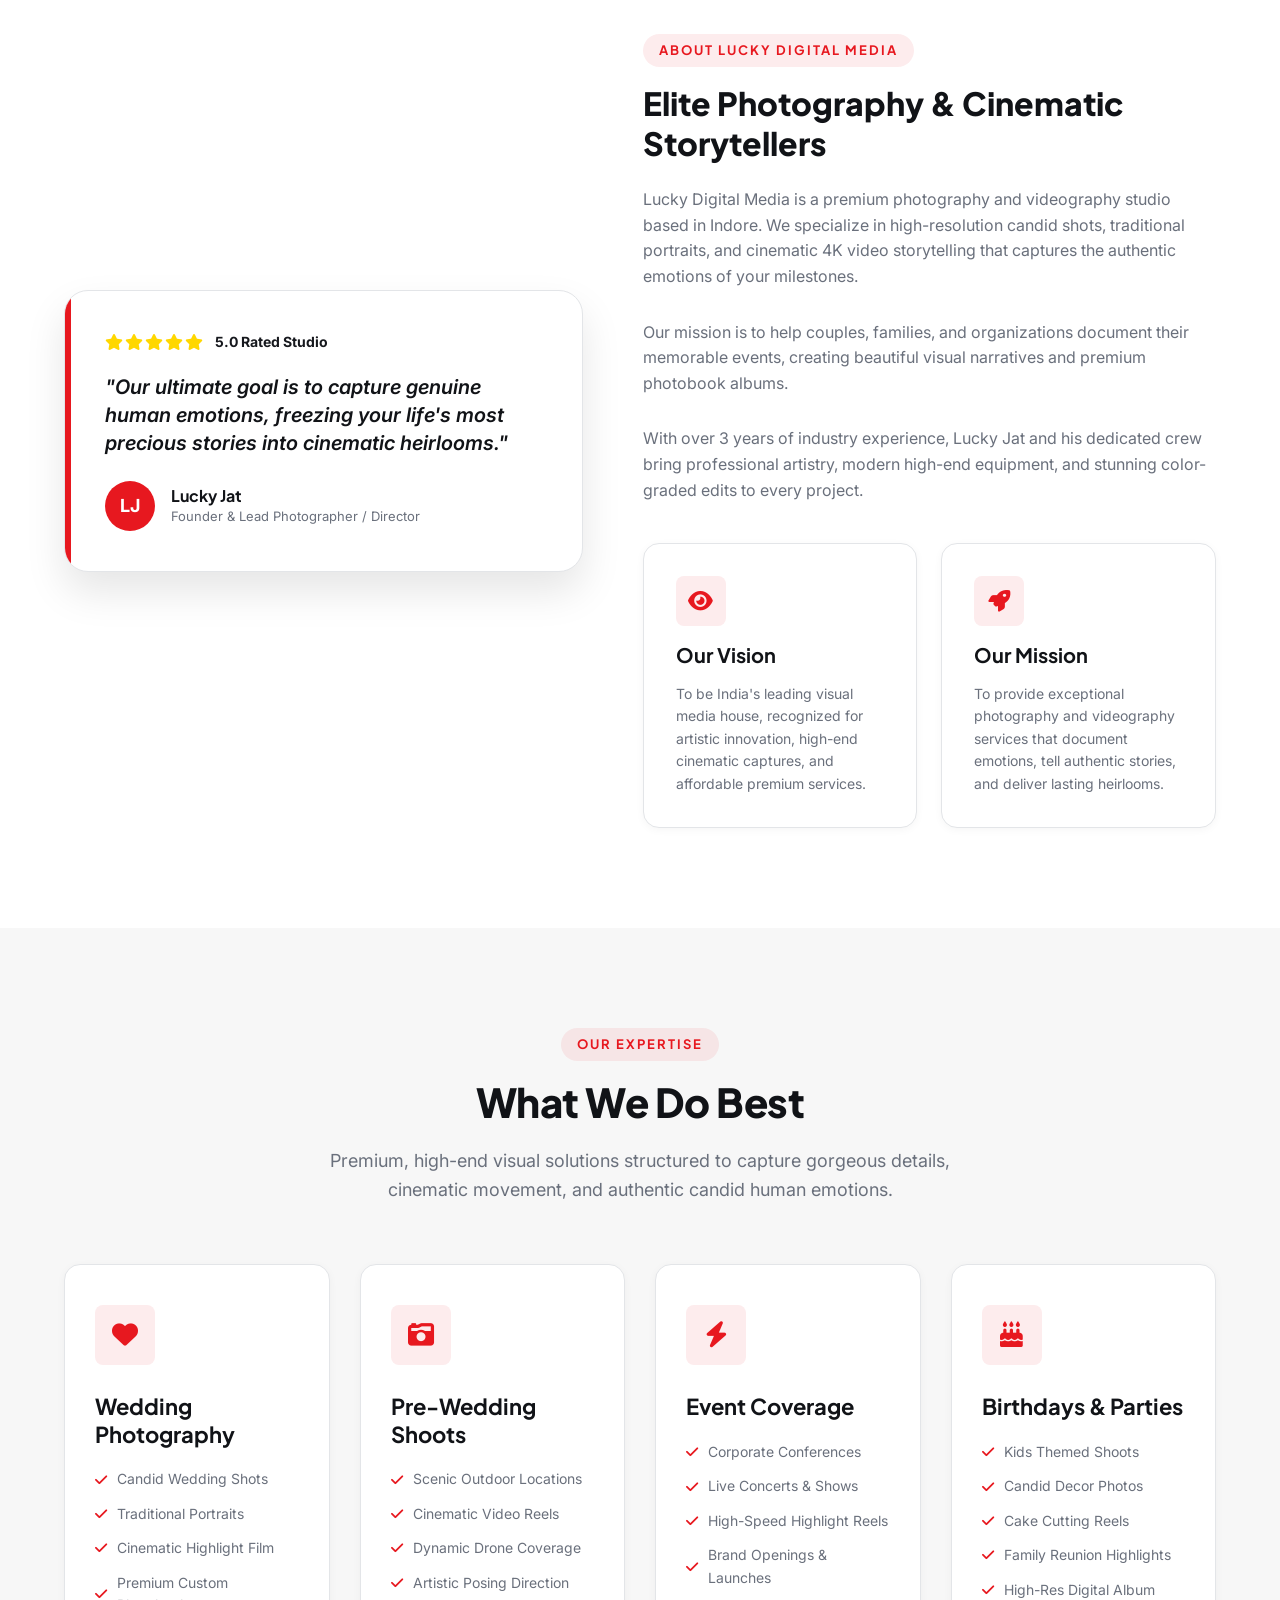
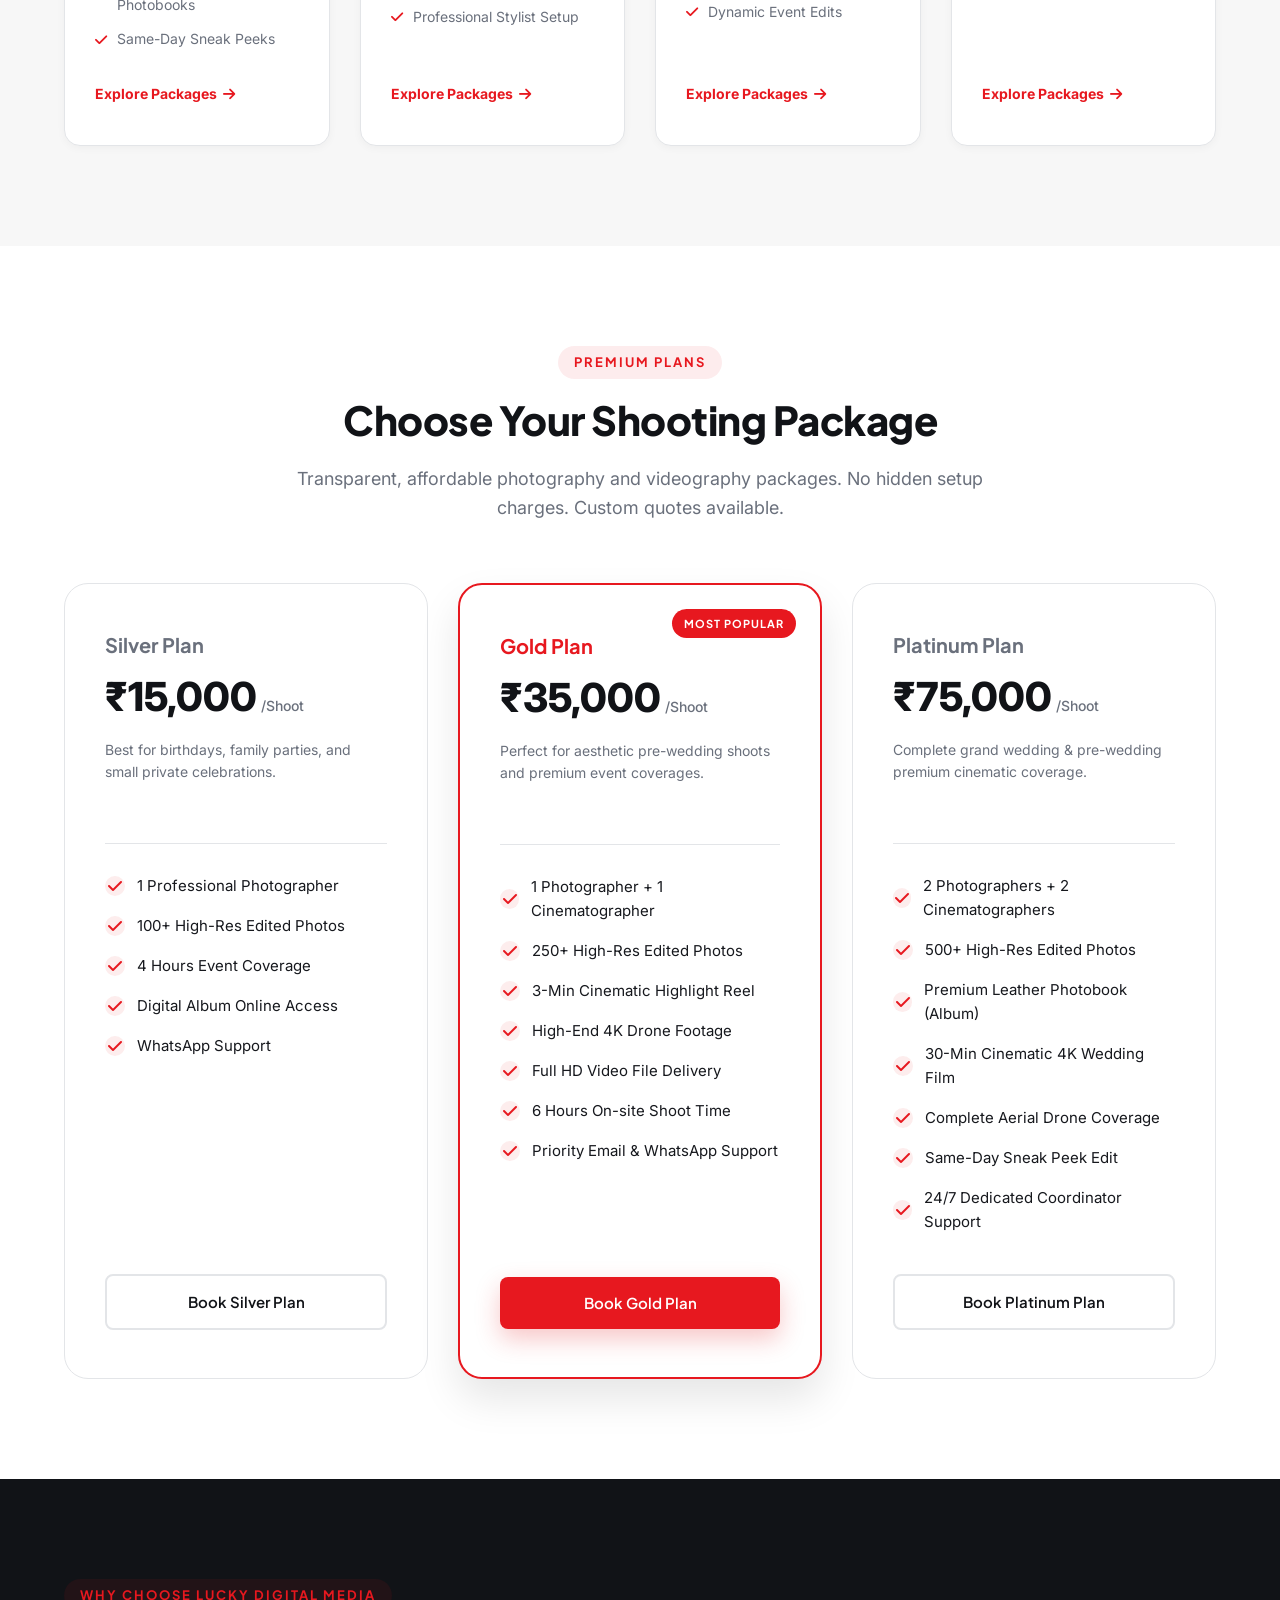
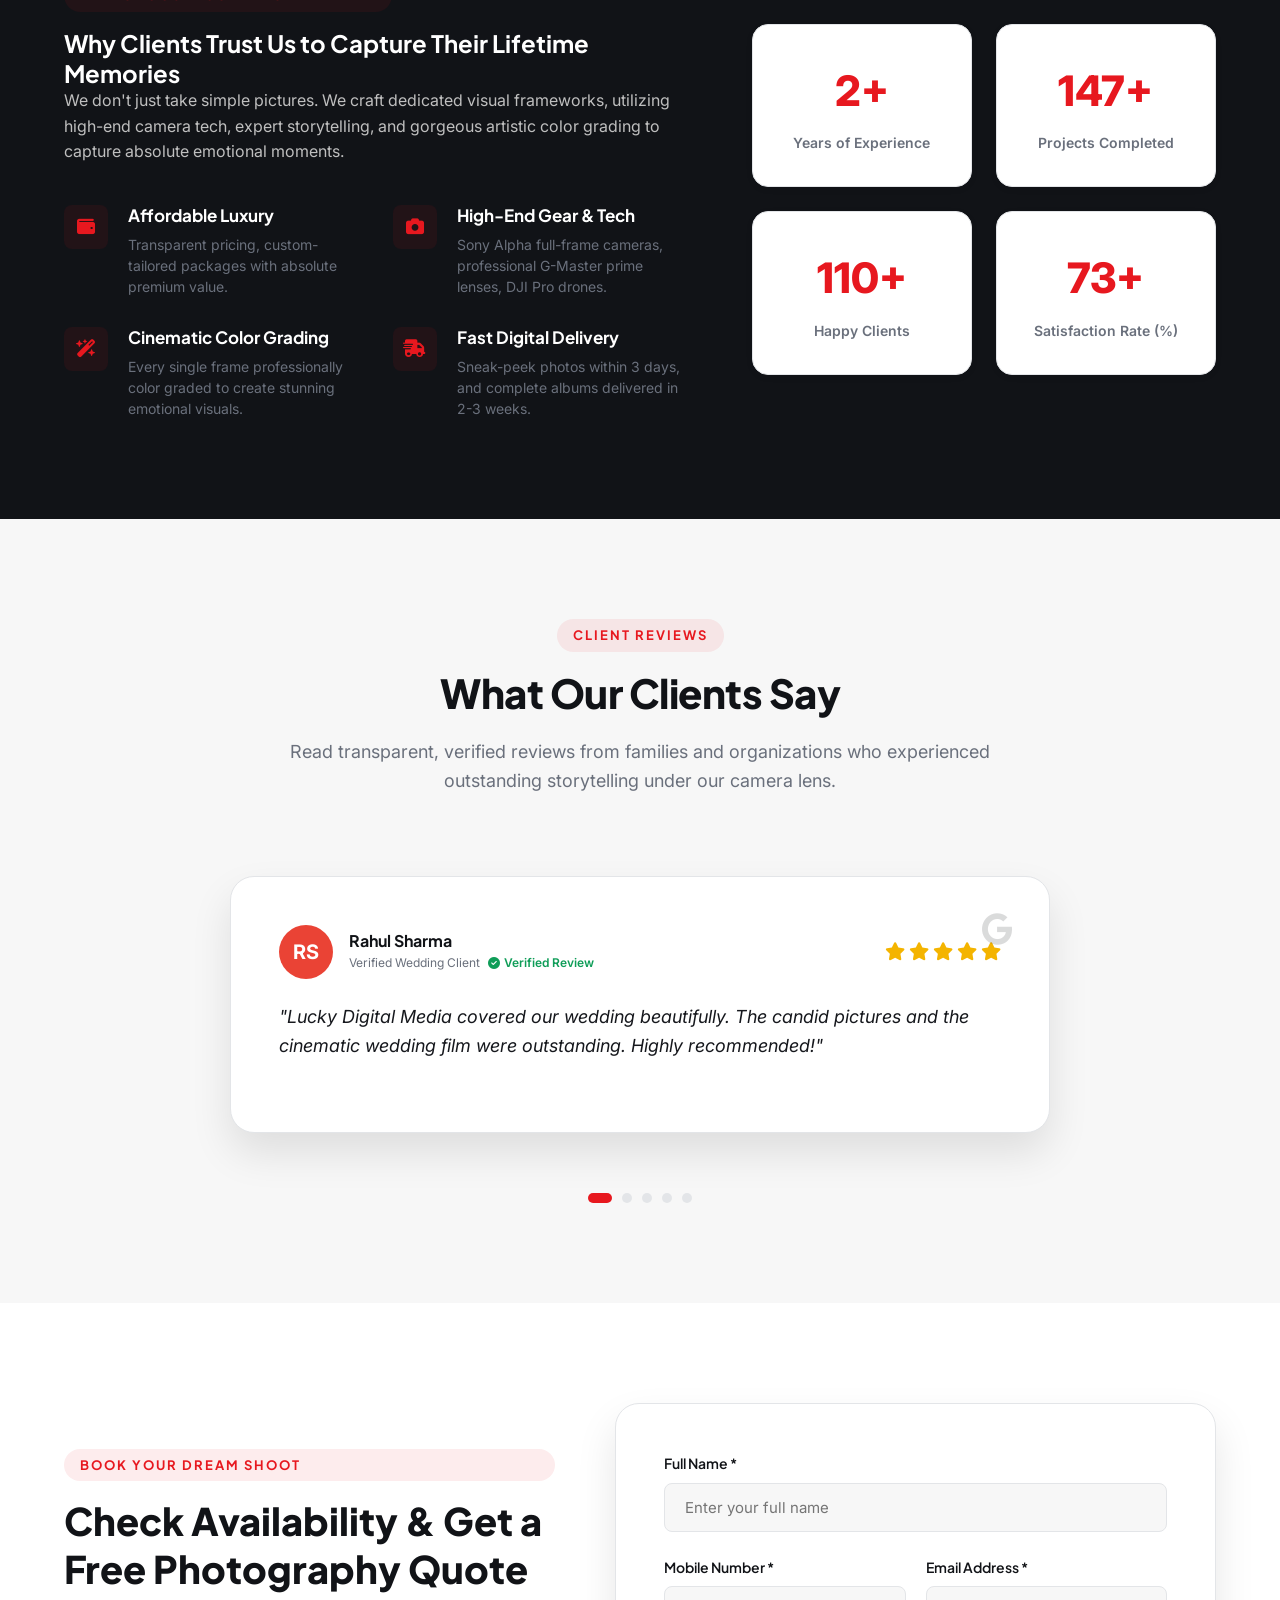
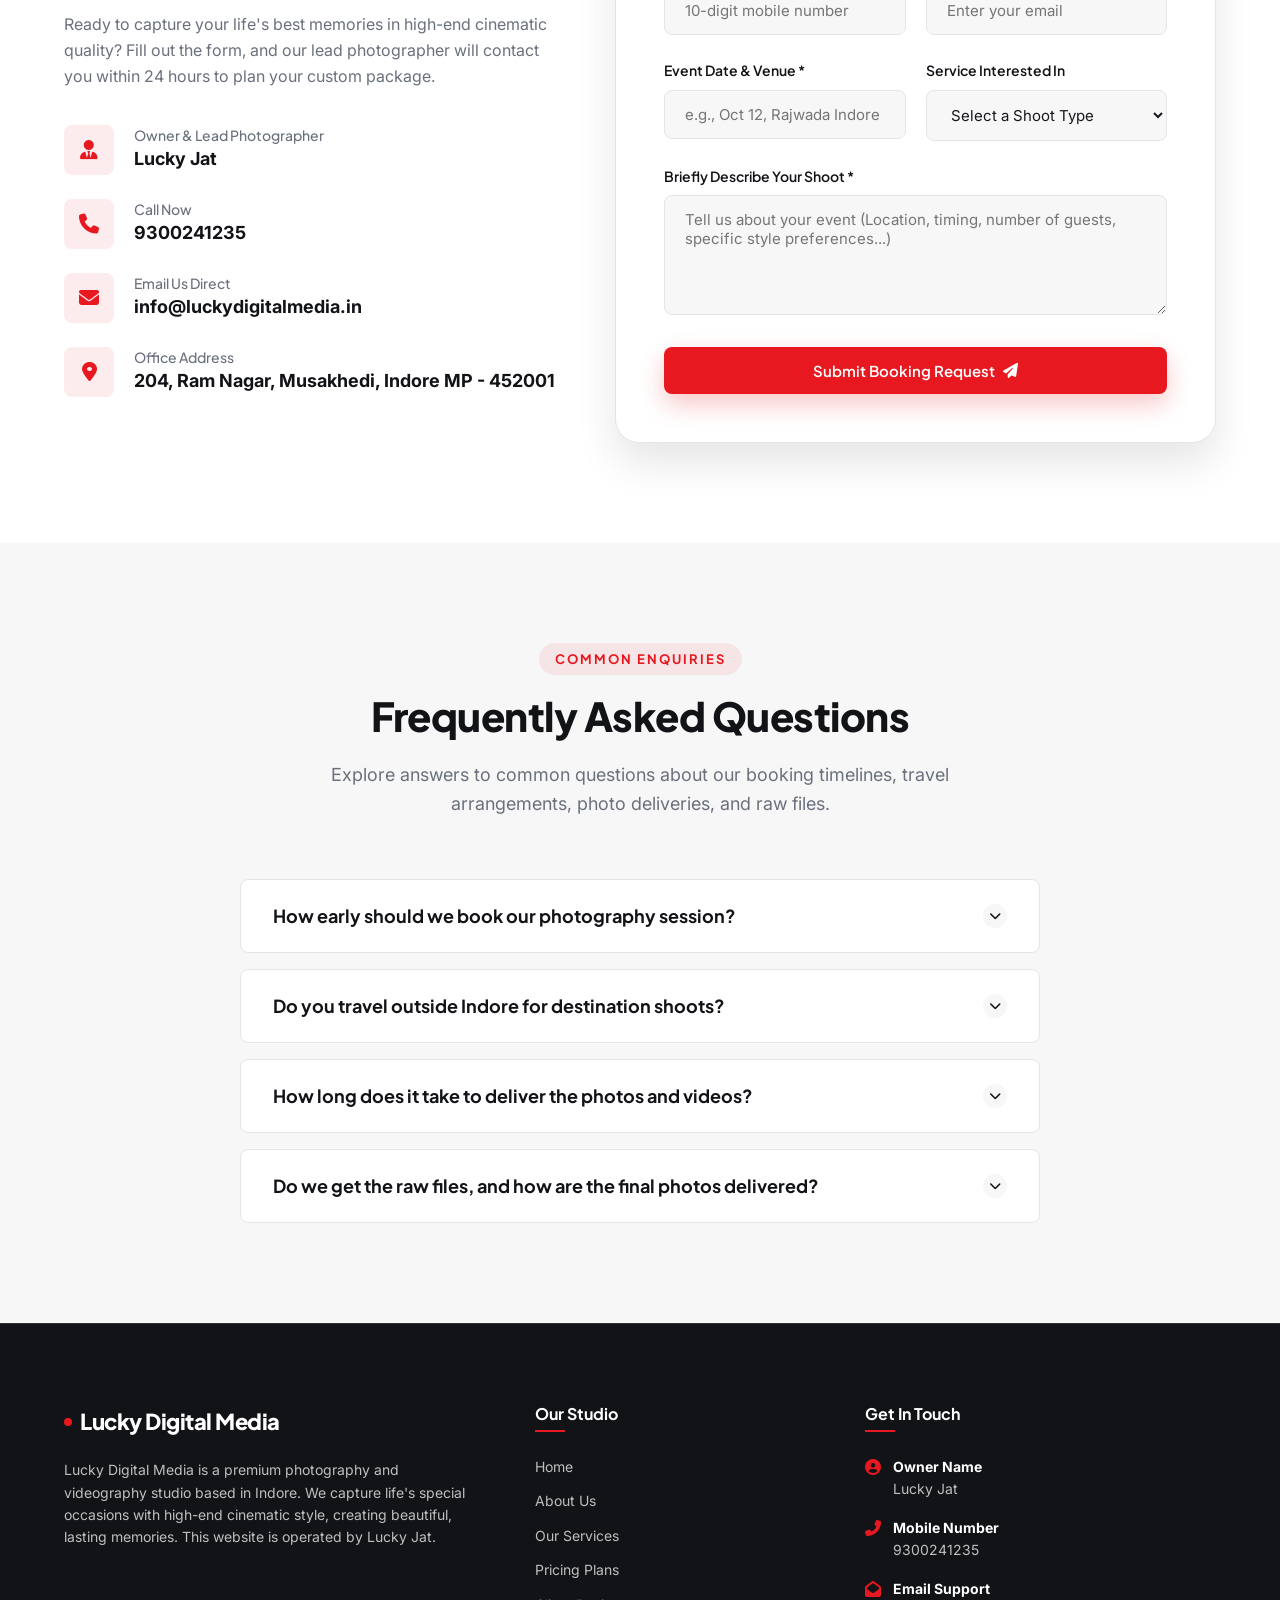
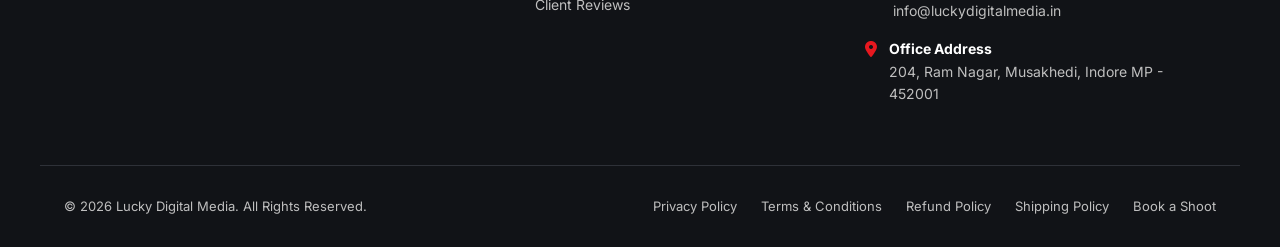
==== commit 0f29c6ab: "Convert website to a premium photography and videography services portal for Lucky Digital Media" ====
--- a/index.html
+++ b/index.html
@@ -5,15 +5,15 @@
   <meta name="viewport" content="width=device-width, initial-scale=1.0">
   
   <!-- SEO Optimized Meta Tags -->
-  <title>Lucky Digital Media | Best Digital Marketing Agency in India</title>
-  <meta name="description" content="Lucky Digital Media provides SEO, PPC Advertising, Digital Marketing, and Content Copywriting services to help businesses grow online. Affordable monthly packages available.">
-  <meta name="keywords" content="Digital Marketing Agency, SEO Services India, PPC Advertising Services, Content Copywriting Services, Google Ranking Services, Affordable SEO Packages">
+  <title>Lucky Digital Media | Premium Photography & Videography Services</title>
+  <meta name="description" content="Lucky Digital Media captures your perfect moments with stunning Wedding Shots, Pre-Wedding Films, Event Coverage, and Birthday Parties. Affordable premium packages in Indore.">
+  <meta name="keywords" content="Photography Services, Videography, Wedding Photography Indore, Pre Wedding Shoots, Event Videography, Birthday Party Shoots, Cinematic Wedding Films, Lucky Digital Media">
   <meta name="author" content="Lucky Jat">
   
   <!-- OpenGraph Metadata for Social Media Sharing -->
-  <meta property="og:title" content="Lucky Digital Media | Best Digital Marketing Agency in India">
-  <meta property="og:description" content="Boost your Google rankings, search visibility, and brand authority with results-driven campaigns starting at just ₹5,000/Month.">
-  <meta property="og:image" content="assets/images/seo_slider.png">
+  <meta property="og:title" content="Lucky Digital Media | Premium Photography & Videography Services">
+  <meta property="og:description" content="Capture your life's most beautiful memories with our cinematic high-definition photography and videography starting at just ₹15,000.">
+  <meta property="og:image" content="assets/images/wedding_shots.png">
   <meta property="og:url" content="https://luckydigitalmedia.in">
   <meta property="og:type" content="website">
 
@@ -38,14 +38,14 @@
       <nav class="nav" id="navMenu">
         <a href="#hero" class="nav-link active">Home</a>
         <a href="#about" class="nav-link">About</a>
-        <a href="#services" class="nav-link">Services</a>
-        <a href="#pricing" class="nav-link">Pricing</a>
+        <a href="#sliders" class="nav-link">Services</a>
+        <a href="#pricing" class="nav-link">Packages</a>
         <a href="#consultation" class="nav-link">Contact</a>
-        <a href="#consultation" class="btn btn-primary mobile-cta-btn">Free Consultation</a>
+        <a href="#consultation" class="btn btn-primary mobile-cta-btn">Book a Shoot</a>
       </nav>
 
       <div class="header-cta">
-        <a href="#consultation" class="btn btn-primary">Get Consultation</a>
+        <a href="#consultation" class="btn btn-primary">Check Availability</a>
       </div>
 
       <button class="hamburger" id="hamburgerMenu" aria-label="Toggle Menu">
@@ -61,50 +61,49 @@
     <div class="container hero-grid">
       <div class="hero-content reveal-left">
         <div class="hero-tag">
-          <span class="hero-tag-pulse"></span> Performance Marketing Agency
-        </div>
-        <h1>Grow Your Business with <br><span class="gradient">Result Driven</span> Marketing</h1>
-        <p class="subheading">Lucky Digital Media helps brands grow online with SEO, Pay-Per-Click (PPC) Advertising, Content Writing, and Digital Marketing services that increase traffic, leads, and sales.</p>
+          <span class="hero-tag-pulse"></span> Capture Your Story
+        </div>
+        <h1>Freeze Your Special <br><span class="gradient">Moments</span> in Time</h1>
+        <p class="subheading">Lucky Digital Media is a premium photography and videography studio. We capture the true essence of your special occasions with stunning Wedding Shots, romantic Pre-Weddings, vibrant Birthday Parties, and elegant Event Coverages.</p>
         
         <div class="hero-ctas">
-          <a href="#consultation" class="btn btn-primary">Get Free Consultation <i class="fas fa-arrow-right"></i></a>
-          <a href="#pricing" class="btn btn-secondary">Start Growing Today</a>
+          <a href="#consultation" class="btn btn-primary">Book Your Shoot <i class="fas fa-arrow-right"></i></a>
+          <a href="#pricing" class="btn btn-secondary">Explore Packages</a>
         </div>
         
         <div class="hero-trust-bar">
           <div class="hero-trust-text">
             <span><i class="fas fa-award text-primary"></i> 3+ Years of Experience</span>
-            <span><i class="fas fa-check-circle text-primary"></i> 100+ Projects Completed</span>
-            <span><i class="fas fa-wallet text-primary"></i> Affordable Packages</span>
+            <span><i class="fas fa-camera-retro text-primary"></i> 200+ Shoots Covered</span>
+            <span><i class="fas fa-wallet text-primary"></i> Affordable Premium Rates</span>
           </div>
         </div>
       </div>
       
       <div class="hero-visual reveal-right">
         <div class="hero-blob-card">
-          <!-- Abstract premium SVG shape representing analytics growth -->
+          <!-- Abstract premium SVG shape representing lenses/camera aperture structure -->
           <svg class="hero-svg-illustration" viewBox="0 0 200 200" xmlns="http://www.w3.org/2000/svg">
             <path fill="currentColor" d="M42.2,-61C52.7,-53.4,57.9,-38,62.8,-22.9C67.7,-7.8,72.4,7.1,68.9,20.4C65.4,33.7,53.8,45.4,40.4,53.7C27.1,62,12.1,66.8,-2.9,70.8C-17.9,74.8,-32.9,78,-45.3,71.2C-57.8,64.4,-67.6,47.7,-73.4,30.3C-79.1,13,-80.7,-4.9,-75.7,-20.5C-70.6,-36.1,-58.8,-49.4,-45.2,-56.3C-31.5,-63.3,-15.8,-63.9,0.7,-64.9C17.2,-65.8,31.7,-68.5,42.2,-61Z" transform="translate(100 100)" opacity="0.1"/>
-            <rect x="50" y="80" width="16" height="50" rx="3" fill="white" opacity="0.6"/>
-            <rect x="74" y="55" width="16" height="75" rx="3" fill="white" opacity="0.8"/>
-            <rect x="98" y="30" width="16" height="100" rx="3" fill="white" opacity="1"/>
-            <path d="M46 95 L72 70 L96 45" stroke="var(--primary)" stroke-width="4" stroke-linecap="round" fill="none"/>
-            <circle cx="96" cy="45" r="5" fill="var(--primary)"/>
+            <!-- Camera Aperture Visual -->
+            <circle cx="100" cy="100" r="40" fill="none" stroke="white" stroke-width="4" opacity="0.8"/>
+            <circle cx="100" cy="100" r="10" fill="white" opacity="0.9"/>
+            <path d="M100 60 L125 75 M125 75 L125 105 M125 105 L100 120 M100 120 L75 105 M75 105 L75 75 M75 75 L100 60" stroke="var(--primary)" stroke-width="3" fill="none"/>
           </svg>
         </div>
         <!-- Micro cards floating -->
         <div class="hero-card-floating hero-card-1">
-          <div class="hero-card-icon"><i class="fas fa-chart-line"></i></div>
+          <div class="hero-card-icon"><i class="fas fa-camera"></i></div>
           <div class="hero-card-info">
-            <h4>+145% Traffic</h4>
-            <p>Average SEO client growth</p>
+            <h4>500+ Shoots</h4>
+            <p>High-end portrait collections</p>
           </div>
         </div>
         <div class="hero-card-floating hero-card-2">
-          <div class="hero-card-icon"><i class="fas fa-bullseye"></i></div>
+          <div class="hero-card-icon"><i class="fas fa-video"></i></div>
           <div class="hero-card-info">
-            <h4>2.8x Conversion</h4>
-            <p>Paid campaign target ROI</p>
+            <h4>Cinematic 4K</h4>
+            <p>Premium graded storytelling</p>
           </div>
         </div>
       </div>
@@ -117,42 +116,55 @@
       <div class="slider-wrapper">
         <div class="slider-container" id="sliderContainer">
           
-          <!-- Slide 1: SEO Services -->
+          <!-- Slide 1: Wedding Shots -->
           <div class="slide">
             <div class="slide-content">
-              <span class="slide-tag">Search Engine Optimization</span>
-              <h2 class="slide-title">Boost Your Google Rankings with Professional SEO</h2>
-              <p class="slide-desc">Get higher rankings on Google and attract more customers with advanced SEO strategies, keyword optimization, technical SEO, and local SEO services.</p>
-              <a href="#pricing" class="btn btn-primary">Get SEO Package <i class="fas fa-tags"></i></a>
+              <span class="slide-tag">Wedding Shots</span>
+              <h2 class="slide-title">Cinematic Wedding Photography & Films</h2>
+              <p class="slide-desc">Relive your dream wedding with our premium wedding shoots, cinematic films, candid capture, traditional portraits, and high-end wedding albums.</p>
+              <a href="#pricing" class="btn btn-primary">Get Wedding Package <i class="fas fa-tags"></i></a>
             </div>
             <div class="slide-image-container">
-              <img src="assets/images/seo_slider.png" alt="SEO analytics dashboard graphic" class="slide-img">
-            </div>
-          </div>
-          
-          <!-- Slide 2: PPC Services -->
+              <img src="assets/images/wedding_shots.png" alt="Romantic Wedding Shoot" class="slide-img">
+            </div>
+          </div>
+          
+          <!-- Slide 2: Pre Wedding -->
           <div class="slide">
             <div class="slide-content">
-              <span class="slide-tag">PPC Advertising</span>
-              <h2 class="slide-title">Drive High-Quality Traffic with Google Ads & PPC</h2>
-              <p class="slide-desc">Generate premium leads and scale your sales instantly with custom-built PPC campaigns, targeted Search Ads, and Google Ads optimization.</p>
-              <a href="#pricing" class="btn btn-primary">Get PPC Plan <i class="fas fa-bullhorn"></i></a>
+              <span class="slide-tag">Pre Wedding</span>
+              <h2 class="slide-title">Aesthetic Pre-Wedding Shoots & Films</h2>
+              <p class="slide-desc">Tell your unique love story through beautiful scenic locations, dynamic costume changes, customized styling direction, and romantic 4K films.</p>
+              <a href="#pricing" class="btn btn-primary">Get Pre-Wedding Plan <i class="fas fa-heart"></i></a>
             </div>
             <div class="slide-image-container">
-              <img src="assets/images/ppc_slider.png" alt="PPC Google Ads dashboard graphic" class="slide-img">
-            </div>
-          </div>
-          
-          <!-- Slide 3: Content Writing -->
+              <img src="assets/images/pre_wedding.png" alt="Romantic Pre-Wedding lakeside sunset shoot" class="slide-img">
+            </div>
+          </div>
+          
+          <!-- Slide 3: Events Shots -->
           <div class="slide">
             <div class="slide-content">
-              <span class="slide-tag">Content Copywriting</span>
-              <h2 class="slide-title">Content Writing That Converts Visitors into Clients</h2>
-              <p class="slide-desc">Professional SEO-friendly content writing services for websites, blogs, social media, and businesses that want better online visibility and conversions.</p>
-              <a href="#pricing" class="btn btn-primary">Get Content Writing <i class="fas fa-pen-nib"></i></a>
+              <span class="slide-tag">Events Shots</span>
+              <h2 class="slide-title">High-Energy Event & Concert Coverage</h2>
+              <p class="slide-desc">Capturing milestones, corporate conferences, product launches, brand openings, live concerts, and high-energy music festivals with absolute precision.</p>
+              <a href="#pricing" class="btn btn-primary">Get Event Coverage <i class="fas fa-bolt"></i></a>
             </div>
             <div class="slide-image-container">
-              <img src="assets/images/content_writing_slider.png" alt="Creative copywriting workplace graphic" class="slide-img">
+              <img src="assets/images/events_shots.png" alt="Corporate Conference and Concert Event Coverage" class="slide-img">
+            </div>
+          </div>
+
+          <!-- Slide 4: Birthday Parties -->
+          <div class="slide">
+            <div class="slide-content">
+              <span class="slide-tag">Birthday Parties</span>
+              <h2 class="slide-title">Vibrant Birthday Parties & Celebrations</h2>
+              <p class="slide-desc">Fun, warm, and candid capture of your kids' birthdays, themed milestone decor shoots, and memorable cake cutting family reunions.</p>
+              <a href="#pricing" class="btn btn-primary">Get Birthday Shoot <i class="fas fa-cake-candles"></i></a>
+            </div>
+            <div class="slide-image-container">
+              <img src="assets/images/birthday_parties.png" alt="Kids Birthday Party and cake cutting celebration" class="slide-img">
             </div>
           </div>
           
@@ -167,6 +179,7 @@
           <span class="slider-dot active" data-index="0"></span>
           <span class="slider-dot" data-index="1"></span>
           <span class="slider-dot" data-index="2"></span>
+          <span class="slider-dot" data-index="3"></span>
         </div>
       </div>
     </div>
@@ -185,16 +198,16 @@
               <i class="fas fa-star"></i>
               <i class="fas fa-star"></i>
             </div>
-            <span class="about-rating-text">5.0 Star Rated agency</span>
+            <span class="about-rating-text">5.0 Rated Studio</span>
           </div>
           <blockquote class="about-quote">
-            "Our ultimate goal is not just rankings, but actual business revenue and growth that fuels local entrepreneurship."
+            "Our ultimate goal is to capture genuine human emotions, freezing your life's most precious stories into cinematic heirlooms."
           </blockquote>
           <div class="about-author">
             <div class="about-avatar">LJ</div>
             <div class="about-author-info">
               <h4>Lucky Jat</h4>
-              <p>Founder & Chief Strategist, Lucky Digital Media</p>
+              <p>Founder & Lead Photographer / Director</p>
             </div>
           </div>
         </div>
@@ -202,22 +215,22 @@
       
       <div class="about-content reveal-right">
         <span class="section-tag">About Lucky Digital Media</span>
-        <h3>Performance-Focused Digital Marketing Agency</h3>
-        <p class="about-text">Lucky Digital Media is a performance-focused digital marketing agency helping businesses grow online with powerful marketing strategies. We specialize in SEO, Pay-Per-Click (PPC) Advertising, Digital Marketing, and Content Writing services.</p>
-        <p class="about-text">Our mission is to help startups, local businesses, and brands generate quality leads, improve online visibility, and build a strong digital presence.</p>
-        <p class="about-text">With over 3 years of industry experience, Lucky Jat has successfully worked with multiple businesses to improve rankings, online traffic, and customer conversions.</p>
+        <h3>Elite Photography & Cinematic Storytellers</h3>
+        <p class="about-text">Lucky Digital Media is a premium photography and videography studio based in Indore. We specialize in high-resolution candid shots, traditional portraits, and cinematic 4K video storytelling that captures the authentic emotions of your milestones.</p>
+        <p class="about-text">Our mission is to help couples, families, and organizations document their memorable events, creating beautiful visual narratives and premium photobook albums.</p>
+        <p class="about-text">With over 3 years of industry experience, Lucky Jat and his dedicated crew bring professional artistry, modern high-end equipment, and stunning color-graded edits to every project.</p>
         
         <!-- Vision & Mission Inner Cards -->
         <div class="vm-grid">
           <div class="vm-card">
             <div class="vm-icon"><i class="fas fa-eye"></i></div>
             <h4>Our Vision</h4>
-            <p>To become one of India’s most trusted digital marketing brands by delivering affordable and result-oriented marketing solutions for every business.</p>
+            <p>To be India's leading visual media house, recognized for artistic innovation, high-end cinematic captures, and affordable premium services.</p>
           </div>
           <div class="vm-card">
             <div class="vm-icon"><i class="fas fa-rocket"></i></div>
             <h4>Our Mission</h4>
-            <p>Our mission is to provide high-quality digital marketing services that help businesses achieve sustainable online growth, increase revenue, and create brand authority.</p>
+            <p>To provide exceptional photography and videography services that document emotions, tell authentic stories, and deliver lasting heirlooms.</p>
           </div>
         </div>
       </div>
@@ -230,54 +243,70 @@
       <div class="section-header reveal">
         <span class="section-tag">Our Expertise</span>
         <h2>What We Do Best</h2>
-        <p>Tailored digital marketing channels structured to generate premium revenue, expand organic presence, and capture qualified inbound leads.</p>
-      </div>
-      
-      <div class="services-grid">
-        <!-- Service 1: SEO -->
+        <p>Premium, high-end visual solutions structured to capture gorgeous details, cinematic movement, and authentic candid human emotions.</p>
+      </div>
+      
+      <div class="services-grid" style="display: grid; grid-template-columns: repeat(auto-fit, minmax(250px, 1fr)); gap: 30px;">
+        <!-- Service 1: Wedding -->
         <div class="service-card reveal" style="transition-delay: 0.1s;">
           <div class="service-icon-wrapper">
-            <i class="fas fa-search"></i>
-          </div>
-          <h3>SEO Services</h3>
+            <i class="fas fa-heart"></i>
+          </div>
+          <h3>Wedding Photography</h3>
           <ul class="service-list">
-            <li><i class="fas fa-check"></i> Local SEO</li>
-            <li><i class="fas fa-check"></i> Technical SEO</li>
-            <li><i class="fas fa-check"></i> Keyword Research</li>
-            <li><i class="fas fa-check"></i> On Page SEO</li>
-            <li><i class="fas fa-check"></i> Off Page SEO</li>
+            <li><i class="fas fa-check"></i> Candid Wedding Shots</li>
+            <li><i class="fas fa-check"></i> Traditional Portraits</li>
+            <li><i class="fas fa-check"></i> Cinematic Highlight Film</li>
+            <li><i class="fas fa-check"></i> Premium Custom Photobooks</li>
+            <li><i class="fas fa-check"></i> Same-Day Sneak Peeks</li>
           </ul>
           <a href="#consultation" class="service-btn">Explore Packages <i class="fas fa-arrow-right"></i></a>
         </div>
         
-        <!-- Service 2: Digital Marketing -->
+        <!-- Service 2: Pre Wedding -->
         <div class="service-card reveal" style="transition-delay: 0.2s;">
           <div class="service-icon-wrapper">
-            <i class="fas fa-bullhorn"></i>
-          </div>
-          <h3>Digital Marketing</h3>
+            <i class="fas fa-camera-retro"></i>
+          </div>
+          <h3>Pre-Wedding Shoots</h3>
           <ul class="service-list">
-            <li><i class="fas fa-check"></i> Complete Business Marketing</li>
-            <li><i class="fas fa-check"></i> Lead Generation</li>
-            <li><i class="fas fa-check"></i> Google Ads</li>
-            <li><i class="fas fa-check"></i> Search Campaigns</li>
-            <li><i class="fas fa-check"></i> Online Branding</li>
+            <li><i class="fas fa-check"></i> Scenic Outdoor Locations</li>
+            <li><i class="fas fa-check"></i> Cinematic Video Reels</li>
+            <li><i class="fas fa-check"></i> Dynamic Drone Coverage</li>
+            <li><i class="fas fa-check"></i> Artistic Posing Direction</li>
+            <li><i class="fas fa-check"></i> Professional Stylist Setup</li>
           </ul>
           <a href="#consultation" class="service-btn">Explore Packages <i class="fas fa-arrow-right"></i></a>
         </div>
         
-        <!-- Service 3: Content Writing -->
+        <!-- Service 3: Event & Concert -->
         <div class="service-card reveal" style="transition-delay: 0.3s;">
           <div class="service-icon-wrapper">
-            <i class="fas fa-pen-fancy"></i>
-          </div>
-          <h3>Content Writing</h3>
+            <i class="fas fa-bolt"></i>
+          </div>
+          <h3>Event Coverage</h3>
           <ul class="service-list">
-            <li><i class="fas fa-check"></i> Website Content</li>
-            <li><i class="fas fa-check"></i> SEO Blogs</li>
-            <li><i class="fas fa-check"></i> Product Descriptions</li>
-            <li><i class="fas fa-check"></i> SEO Copywriting</li>
-            <li><i class="fas fa-check"></i> Business Copywriting</li>
+            <li><i class="fas fa-check"></i> Corporate Conferences</li>
+            <li><i class="fas fa-check"></i> Live Concerts & Shows</li>
+            <li><i class="fas fa-check"></i> High-Speed Highlight Reels</li>
+            <li><i class="fas fa-check"></i> Brand Openings & Launches</li>
+            <li><i class="fas fa-check"></i> Dynamic Event Edits</li>
+          </ul>
+          <a href="#consultation" class="service-btn">Explore Packages <i class="fas fa-arrow-right"></i></a>
+        </div>
+
+        <!-- Service 4: Birthdays -->
+        <div class="service-card reveal" style="transition-delay: 0.4s;">
+          <div class="service-icon-wrapper">
+            <i class="fas fa-cake-candles"></i>
+          </div>
+          <h3>Birthdays & Parties</h3>
+          <ul class="service-list">
+            <li><i class="fas fa-check"></i> Kids Themed Shoots</li>
+            <li><i class="fas fa-check"></i> Candid Decor Photos</li>
+            <li><i class="fas fa-check"></i> Cake Cutting Reels</li>
+            <li><i class="fas fa-check"></i> Family Reunion Highlights</li>
+            <li><i class="fas fa-check"></i> High-Res Digital Album</li>
           </ul>
           <a href="#consultation" class="service-btn">Explore Packages <i class="fas fa-arrow-right"></i></a>
         </div>
@@ -289,69 +318,69 @@
   <section class="section" id="pricing">
     <div class="container">
       <div class="section-header reveal">
-        <span class="section-tag">Affordable Plans</span>
-        <h2>Choose Your Growth Package</h2>
-        <p>Premium, transparent monthly subscriptions. No hidden setup fees. Pause or cancel anytime.</p>
+        <span class="section-tag">Premium Plans</span>
+        <h2>Choose Your Shooting Package</h2>
+        <p>Transparent, affordable photography and videography packages. No hidden setup charges. Custom quotes available.</p>
       </div>
       
       <div class="pricing-grid">
         
-        <!-- Starter Package -->
+        <!-- Silver Package -->
         <div class="pricing-card reveal" style="transition-delay: 0.1s;">
           <div class="pricing-header">
-            <h3 class="pricing-name">Starter Plan</h3>
-            <div class="pricing-price">₹5,000<span>/Month</span></div>
-            <p class="pricing-desc">Best for startups and local businesses wanting basic organic presence.</p>
+            <h3 class="pricing-name">Silver Plan</h3>
+            <div class="pricing-price">₹15,000<span>/Shoot</span></div>
+            <p class="pricing-desc">Best for birthdays, family parties, and small private celebrations.</p>
           </div>
           <div class="pricing-divider"></div>
           <ul class="pricing-features">
-            <li><i class="fas fa-check"></i> Basic SEO Optimization</li>
-            <li><i class="fas fa-check"></i> Keyword Strategy & Mapping</li>
-            <li><i class="fas fa-check"></i> 2 Blogs Per Month</li>
-            <li><i class="fas fa-check"></i> Monthly Performance Report</li>
+            <li><i class="fas fa-check"></i> 1 Professional Photographer</li>
+            <li><i class="fas fa-check"></i> 100+ High-Res Edited Photos</li>
+            <li><i class="fas fa-check"></i> 4 Hours Event Coverage</li>
+            <li><i class="fas fa-check"></i> Digital Album Online Access</li>
             <li><i class="fas fa-check"></i> WhatsApp Support</li>
           </ul>
-          <a href="#consultation" class="btn btn-secondary pricing-cta" onclick="selectPricing('Starter Package - ₹5,000/Month')">Choose Starter Plan</a>
-        </div>
-        
-        <!-- Growth Package (Featured) -->
+          <a href="#consultation" class="btn btn-secondary pricing-cta" onclick="selectPricing('Silver Package - ₹15,000')">Book Silver Plan</a>
+        </div>
+        
+        <!-- Gold Package (Featured) -->
         <div class="pricing-card featured reveal" style="transition-delay: 0.2s;">
           <div class="pricing-header">
-            <h3 class="pricing-name">Growth Plan</h3>
-            <div class="pricing-price">₹12,000<span>/Month</span></div>
-            <p class="pricing-desc">Perfect for growing businesses seeking quality leads and scaling sales.</p>
+            <h3 class="pricing-name">Gold Plan</h3>
+            <div class="pricing-price">₹35,000<span>/Shoot</span></div>
+            <p class="pricing-desc">Perfect for aesthetic pre-wedding shoots and premium event coverages.</p>
           </div>
           <div class="pricing-divider"></div>
           <ul class="pricing-features">
-            <li><i class="fas fa-check"></i> Advanced SEO Analytics</li>
-            <li><i class="fas fa-check"></i> On-Page SEO Optimization</li>
-            <li><i class="fas fa-check"></i> Google Ads Setup & Management</li>
-            <li><i class="fas fa-check"></i> 4 SEO Blogs Per Month</li>
-            <li><i class="fas fa-check"></i> High-quality Lead Strategy</li>
-            <li><i class="fas fa-check"></i> Full Monthly Performance Report</li>
+            <li><i class="fas fa-check"></i> 1 Photographer + 1 Cinematographer</li>
+            <li><i class="fas fa-check"></i> 250+ High-Res Edited Photos</li>
+            <li><i class="fas fa-check"></i> 3-Min Cinematic Highlight Reel</li>
+            <li><i class="fas fa-check"></i> High-End 4K Drone Footage</li>
+            <li><i class="fas fa-check"></i> Full HD Video File Delivery</li>
+            <li><i class="fas fa-check"></i> 6 Hours On-site Shoot Time</li>
             <li><i class="fas fa-check"></i> Priority Email & WhatsApp Support</li>
           </ul>
-          <a href="#consultation" class="btn btn-primary pricing-cta" onclick="selectPricing('Growth Package - ₹12,000/Month')">Choose Growth Plan</a>
+          <a href="#consultation" class="btn btn-primary pricing-cta" onclick="selectPricing('Gold Package - ₹35,000')">Book Gold Plan</a>
         </div>
         
         <!-- Premium Package -->
         <div class="pricing-card premium reveal" style="transition-delay: 0.3s;">
           <div class="pricing-header">
-            <h3 class="pricing-name">Premium Plan</h3>
-            <div class="pricing-price">₹25,000<span>/Month</span></div>
-            <p class="pricing-desc">Complete digital marketing takeover for total brand authority.</p>
+            <h3 class="pricing-name">Platinum Plan</h3>
+            <div class="pricing-price">₹75,000<span>/Shoot</span></div>
+            <p class="pricing-desc">Complete grand wedding & pre-wedding premium cinematic coverage.</p>
           </div>
           <div class="pricing-divider"></div>
           <ul class="pricing-features">
-            <li><i class="fas fa-check"></i> Full 360° SEO Management</li>
-            <li><i class="fas fa-check"></i> Advanced Link Building & PR</li>
-            <li><i class="fas fa-check"></i> Google Ads + PPC Campaign Admin</li>
-            <li><i class="fas fa-check"></i> Premium Content Writing</li>
-            <li><i class="fas fa-check"></i> Landing Page UI Optimization</li>
-            <li><i class="fas fa-check"></i> Complete Lead Funnel Setup</li>
-            <li><i class="fas fa-check"></i> 24/7 Dedicated Priority Support</li>
+            <li><i class="fas fa-check"></i> 2 Photographers + 2 Cinematographers</li>
+            <li><i class="fas fa-check"></i> 500+ High-Res Edited Photos</li>
+            <li><i class="fas fa-check"></i> Premium Leather Photobook (Album)</li>
+            <li><i class="fas fa-check"></i> 30-Min Cinematic 4K Wedding Film</li>
+            <li><i class="fas fa-check"></i> Complete Aerial Drone Coverage</li>
+            <li><i class="fas fa-check"></i> Same-Day Sneak Peek Edit</li>
+            <li><i class="fas fa-check"></i> 24/7 Dedicated Coordinator Support</li>
           </ul>
-          <a href="#consultation" class="btn btn-secondary pricing-cta" onclick="selectPricing('Premium Package - ₹25,000/Month')">Choose Premium Plan</a>
+          <a href="#consultation" class="btn btn-secondary pricing-cta" onclick="selectPricing('Platinum Package - ₹75,000')">Book Platinum Plan</a>
         </div>
         
       </div>
@@ -362,40 +391,40 @@
   <section class="section section-bg-dark" id="why-choose-us">
     <div class="container why-grid">
       <div class="why-content reveal-left">
-        <span class="section-tag">Why Lucky Digital Media</span>
-        <h2>Why Businesses Trust Us to Scale Their Revenue</h2>
-        <p class="mb-30" style="margin-bottom: 40px; color: var(--text-light-muted);">We do not sell empty packages or generic hits. We curate dedicated digital marketing pipelines custom-built for absolute customer conversions.</p>
+        <span class="section-tag">Why Choose Lucky Digital Media</span>
+        <h2>Why Clients Trust Us to Capture Their Lifetime Memories</h2>
+        <p class="mb-30" style="margin-bottom: 40px; color: var(--text-light-muted);">We don't just take simple pictures. We craft dedicated visual frameworks, utilizing high-end camera tech, expert storytelling, and gorgeous artistic color grading to capture absolute emotional moments.</p>
         
         <div class="why-features">
           <div class="why-card">
-            <div class="why-icon"><i class="fas fa-piggy-bank"></i></div>
+            <div class="why-icon"><i class="fas fa-wallet"></i></div>
             <div class="why-info">
-              <h4>Affordable Packages</h4>
-              <p>Tailored pricing plans custom structured for startups and local businesses.</p>
+              <h4>Affordable Luxury</h4>
+              <p>Transparent pricing, custom-tailored packages with absolute premium value.</p>
             </div>
           </div>
           
           <div class="why-card">
-            <div class="why-icon"><i class="fas fa-bullseye"></i></div>
+            <div class="why-icon"><i class="fas fa-camera"></i></div>
             <div class="why-info">
-              <h4>SEO Focused Strategy</h4>
-              <p>All-encompassing keyword architectures optimized to capture rank status.</p>
+              <h4>High-End Gear & Tech</h4>
+              <p>Sony Alpha full-frame cameras, professional G-Master prime lenses, DJI Pro drones.</p>
             </div>
           </div>
           
           <div class="why-card">
-            <div class="why-icon"><i class="fas fa-chart-pie"></i></div>
+            <div class="why-icon"><i class="fas fa-wand-magic-sparkles"></i></div>
             <div class="why-info">
-              <h4>Result Oriented Campaigns</h4>
-              <p>Every creative template and paid ad structure built for conversions.</p>
+              <h4>Cinematic Color Grading</h4>
+              <p>Every single frame professionally color graded to create stunning emotional visuals.</p>
             </div>
           </div>
           
           <div class="why-card">
-            <div class="why-icon"><i class="fas fa-headset"></i></div>
+            <div class="why-icon"><i class="fas fa-truck-fast"></i></div>
             <div class="why-info">
-              <h4>Fast Customer Support</h4>
-              <p>Direct WhatsApp contact availability ensuring complete transparency.</p>
+              <h4>Fast Digital Delivery</h4>
+              <p>Sneak-peek photos within 3 days, and complete albums delivered in 2-3 weeks.</p>
             </div>
           </div>
         </div>
@@ -410,18 +439,18 @@
           </div>
           
           <div class="stat-card">
-            <div class="stat-number" data-target="100">0</div>
+            <div class="stat-number" data-target="200">0</div>
             <div class="stat-label">Projects Completed</div>
           </div>
           
           <div class="stat-card">
-            <div class="stat-number" data-target="50">0</div>
+            <div class="stat-number" data-target="150">0</div>
             <div class="stat-label">Happy Clients</div>
           </div>
           
           <div class="stat-card">
-            <div class="stat-number" data-target="98">0</div>
-            <div class="stat-label">Success Rate (%)</div>
+            <div class="stat-number" data-target="99">0</div>
+            <div class="stat-label">Satisfaction Rate (%)</div>
           </div>
         </div>
       </div>
@@ -434,7 +463,7 @@
       <div class="section-header reveal">
         <span class="section-tag">Client Reviews</span>
         <h2>What Our Clients Say</h2>
-        <p>Read transparent, verified reviews from business partners who experienced outstanding growth under our leadership.</p>
+        <p>Read transparent, verified reviews from families and organizations who experienced outstanding storytelling under our camera lens.</p>
       </div>
       
       <div class="testimonials-wrapper reveal-scale">
@@ -450,7 +479,7 @@
                   <div class="reviewer-info">
                     <h4>Rahul Sharma</h4>
                     <div class="reviewer-meta">
-                      <span>Verified Client</span>
+                      <span>Verified Wedding Client</span>
                       <span class="verified-badge"><i class="fas fa-circle-check"></i> Verified Review</span>
                     </div>
                   </div>
@@ -463,7 +492,7 @@
                   <i class="fas fa-star"></i>
                 </div>
               </div>
-              <p class="review-body">"Lucky Digital Media helped my business rank on Google and increased my customer inquiries within 2 months. Highly recommended!"</p>
+              <p class="review-body">"Lucky Digital Media covered our wedding beautifully. The candid pictures and the cinematic wedding film were outstanding. Highly recommended!"</p>
             </div>
           </div>
           
@@ -477,7 +506,7 @@
                   <div class="reviewer-info">
                     <h4>Priya Verma</h4>
                     <div class="reviewer-meta">
-                      <span>Verified Client</span>
+                      <span>Verified Pre-Wedding Client</span>
                       <span class="verified-badge"><i class="fas fa-circle-check"></i> Verified Review</span>
                     </div>
                   </div>
@@ -490,7 +519,7 @@
                   <i class="fas fa-star"></i>
                 </div>
               </div>
-              <p class="review-body">"Excellent PPC and Google Ads service. Our conversion rates and organic lead generation improved significantly."</p>
+              <p class="review-body">"Excellent pre-wedding shoot experience. The team was extremely patient, suggested amazing poses, and selected gorgeous locations. We love our video!"</p>
             </div>
           </div>
           
@@ -504,7 +533,7 @@
                   <div class="reviewer-info">
                     <h4>Amit Patel</h4>
                     <div class="reviewer-meta">
-                      <span>Verified Business Partner</span>
+                      <span>Verified Corporate Partner</span>
                       <span class="verified-badge"><i class="fas fa-circle-check"></i> Verified Review</span>
                     </div>
                   </div>
@@ -517,7 +546,7 @@
                   <i class="fas fa-star"></i>
                 </div>
               </div>
-              <p class="review-body">"Professional team and affordable pricing. Highly recommended for local business marketing. They deliver exactly what they promise."</p>
+              <p class="review-body">"We hired Lucky and his team for our corporate annual meet. They captured the highlights with absolute professionalism. Very quick delivery."</p>
             </div>
           </div>
           
@@ -531,7 +560,7 @@
                   <div class="reviewer-info">
                     <h4>Neha Singh</h4>
                     <div class="reviewer-meta">
-                      <span>Verified Client</span>
+                      <span>Verified Family Client</span>
                       <span class="verified-badge"><i class="fas fa-circle-check"></i> Verified Review</span>
                     </div>
                   </div>
@@ -544,7 +573,7 @@
                   <i class="fas fa-star"></i>
                 </div>
               </div>
-              <p class="review-body">"Their SEO and content writing services helped improve our website traffic and online visibility. Outstanding attention to keyword research!"</p>
+              <p class="review-body">"Amazing birthday photoshoot for my daughter! The photos are so vibrant and natural. They captured every little smile. Will definitely hire again."</p>
             </div>
           </div>
           
@@ -571,7 +600,7 @@
                   <i class="fas fa-star"></i>
                 </div>
               </div>
-              <p class="review-body">"Very supportive and knowledgeable team. Best digital marketing experience so far. Lucky's custom consultation is incredibly helpful!"</p>
+              <p class="review-body">"Professional team, premium gear, and very reasonable pricing. The photobook album is exceptionally high-quality. Best experience in Indore!"</p>
             </div>
           </div>
           
@@ -596,15 +625,15 @@
     <div class="container consultation-grid">
       
       <div class="consultation-info reveal-left">
-        <span class="section-tag">Claim Your Growth Plan</span>
-        <h2 class="consultation-title">Get a Free 30-Min Marketing Consultation</h2>
-        <p class="consultation-desc">Ready to skyrocket your search rankings, improve search traffic, and drive inbound sales? Fill out the form, and our lead strategists will analyze your online presence for free.</p>
+        <span class="section-tag">Book Your Dream Shoot</span>
+        <h2 class="consultation-title">Check Availability & Get a Free Photography Quote</h2>
+        <p class="consultation-desc">Ready to capture your life's best memories in high-end cinematic quality? Fill out the form, and our lead photographer will contact you within 24 hours to plan your custom package.</p>
         
         <div class="contact-channels">
           <div class="contact-item">
             <div class="contact-icon"><i class="fas fa-user-tie"></i></div>
             <div class="contact-details">
-              <h4>Owner & Lead Strategist</h4>
+              <h4>Owner & Lead Photographer</h4>
               <p>Lucky Jat</p>
             </div>
           </div>
@@ -639,7 +668,7 @@
       <div class="form-card reveal-right">
         <div class="form-success-alert" id="formSuccess">
           <i class="fas fa-circle-check" style="font-size: 24px;"></i>
-          <span>Success! Your consultation request has been submitted. We will contact you within 24 hours.</span>
+          <span>Success! Your booking request has been submitted. We will contact you within 24 hours.</span>
         </div>
         
         <form action="https://formspree.io/f/info@luckydigitalmedia.in" method="POST" id="leadForm" onsubmit="handleLeadSubmit(event)">
@@ -659,34 +688,34 @@
             
             <div class="form-group">
               <label class="form-label" for="emailAddress">Email Address *</label>
-              <input type="email" id="emailAddress" name="email" class="form-control" placeholder="Enter your business email" required>
+              <input type="email" id="emailAddress" name="email" class="form-control" placeholder="Enter your email" required>
             </div>
           </div>
           
           <div class="form-row">
             <div class="form-group">
-              <label class="form-label" for="businessName">Business Name</label>
-              <input type="text" id="businessName" name="business" class="form-control" placeholder="Enter your company name">
+              <label class="form-label" for="businessName">Event Date & Venue *</label>
+              <input type="text" id="businessName" name="event_details" class="form-control" placeholder="e.g., Oct 12, Rajwada Indore" required>
             </div>
             
             <div class="form-group">
               <label class="form-label" for="serviceInterested">Service Interested In</label>
               <select id="serviceInterested" name="service" class="form-control">
-                <option value="" disabled selected>Select a Service</option>
-                <option value="Complete Digital Marketing">Complete Digital Marketing</option>
-                <option value="Search Engine Optimization (SEO)">Search Engine Optimization (SEO)</option>
-                <option value="Content Copywriting">Content Copywriting Services</option>
-                <option value="Custom Consultation">Free Marketing Consultation</option>
+                <option value="" disabled selected>Select a Shoot Type</option>
+                <option value="Wedding Shots">Wedding Shots</option>
+                <option value="Pre-Wedding Shoot">Pre-Wedding Shoot</option>
+                <option value="Event Coverage">Event Coverage</option>
+                <option value="Birthday Shoot">Birthday Shoot</option>
               </select>
             </div>
           </div>
           
           <div class="form-group">
-            <label class="form-label" for="formMessage">Briefly Describe Your Goals *</label>
-            <textarea id="formMessage" name="message" class="form-control" placeholder="Tell us about your website, targets, or current rankings challenges..." required></textarea>
-          </div>
-          
-          <button type="submit" class="btn btn-primary form-submit-btn">Submit Now <i class="fas fa-paper-plane"></i></button>
+            <label class="form-label" for="formMessage">Briefly Describe Your Shoot *</label>
+            <textarea id="formMessage" name="message" class="form-control" placeholder="Tell us about your event (Location, timing, number of guests, specific style preferences...)" required></textarea>
+          </div>
+          
+          <button type="submit" class="btn btn-primary form-submit-btn">Submit Booking Request <i class="fas fa-paper-plane"></i></button>
         </form>
       </div>
       
@@ -699,19 +728,19 @@
       <div class="section-header reveal">
         <span class="section-tag">Common Enquiries</span>
         <h2>Frequently Asked Questions</h2>
-        <p>Explore answers to common questions about our delivery timelines, reporting methods, and custom campaign scaling.</p>
+        <p>Explore answers to common questions about our booking timelines, travel arrangements, photo deliveries, and raw files.</p>
       </div>
       
       <div class="faq-container reveal">
         <!-- FAQ 1 -->
         <div class="faq-item">
           <div class="faq-header">
-            <h3>How long does SEO take to show results?</h3>
+            <h3>How early should we book our photography session?</h3>
             <div class="faq-icon"><i class="fas fa-chevron-down"></i></div>
           </div>
           <div class="faq-body">
             <div class="faq-content">
-              SEO results usually start showing within 3 to 6 months depending on competition, target keywords, your domain authority, and technical optimization. Organic ranking is a sustainable compound process.
+              We recommend booking at least 2-4 weeks in advance for birthdays and corporate events, and 2-6 months in advance for weddings and pre-wedding shoots to ensure our team is available for your dates.
             </div>
           </div>
         </div>
@@ -719,12 +748,12 @@
         <!-- FAQ 2 -->
         <div class="faq-item">
           <div class="faq-header">
-            <h3>Do you provide complete Google Ads and PPC management?</h3>
+            <h3>Do you travel outside Indore for destination shoots?</h3>
             <div class="faq-icon"><i class="fas fa-chevron-down"></i></div>
           </div>
           <div class="faq-body">
             <div class="faq-content">
-              Yes! We provide complete PPC and Google Ads management services including search keyword research, competitor analysis, targeted ad copy creation, landing page audits, and daily performance optimization for the highest ROI.
+              Yes, absolutely! We travel pan-India for destination weddings, pre-weddings, and large events. Travel and accommodation fees are customized based on the destination.
             </div>
           </div>
         </div>
@@ -732,12 +761,12 @@
         <!-- FAQ 3 -->
         <div class="faq-item">
           <div class="faq-header">
-            <h3>Can startups and small businesses afford digital marketing?</h3>
+            <h3>How long does it take to deliver the photos and videos?</h3>
             <div class="faq-icon"><i class="fas fa-chevron-down"></i></div>
           </div>
           <div class="faq-body">
             <div class="faq-content">
-              Yes, absolutely! Our affordable packages are specially designed for startups, growing e-commerce portals, and small local businesses. The Starter package is only ₹5,000/Month, offering unbeatable performance value.
+              We deliver a gorgeous digital sneak-peek folder of 15-20 photos within 3 days of your shoot. The complete edited high-resolution digital album and cinematic films are delivered within 15 to 25 business days.
             </div>
           </div>
         </div>
@@ -745,12 +774,12 @@
         <!-- FAQ 4 -->
         <div class="faq-item">
           <div class="faq-header">
-            <h3>Do you provide monthly progress and performance reports?</h3>
+            <h3>Do we get the raw files, and how are the final photos delivered?</h3>
             <div class="faq-icon"><i class="fas fa-chevron-down"></i></div>
           </div>
           <div class="faq-body">
             <div class="faq-content">
-              Yes, detailed monthly reports are provided for every single package. Our reports include direct metrics of ranking adjustments, traffic increase, clicks, organic search impressions, and ad spend ROI.
+              The final professionally edited and color-graded photos are delivered via secure private online galleries (Google Drive/Dropbox). Raw files can also be provided upon request in our premium packages.
             </div>
           </div>
         </div>
@@ -766,16 +795,15 @@
         <a href="#hero" class="logo">
           <span class="logo-dot"></span>Lucky Digital Media
         </a>
-        <p class="footer-desc">Performance-driven digital marketing agency helping startups and local businesses skyrocket their online rankings, sales, and authority with transparent monthly packages. This website is operated by Lucky Jat.</p>
-        
+        <p class="footer-desc">Lucky Digital Media is a premium photography and videography studio based in Indore. We capture life's special occasions with high-end cinematic style, creating beautiful, lasting memories. This website is operated by Lucky Jat.</p>
       </div>
       
       <div class="footer-column">
-        <h4>Our Agency</h4>
+        <h4>Our Studio</h4>
         <div class="footer-links">
           <a href="#hero">Home</a>
           <a href="#about">About Us</a>
-          <a href="#services">Our Services</a>
+          <a href="#sliders">Our Services</a>
           <a href="#pricing">Pricing Plans</a>
           <a href="#testimonials">Client Reviews</a>
         </div>
@@ -824,13 +852,13 @@
         <a href="terms.html">Terms & Conditions</a>
         <a href="refund.html">Refund Policy</a>
         <a href="shipping.html">Shipping Policy</a>
-        <a href="#consultation">Contact Us</a>
+        <a href="#consultation">Book a Shoot</a>
       </div>
     </div>
   </footer>
 
   <!-- Floating Responsive WhatsApp Button (Pulsing) -->
-  <a href="https://wa.me/919300241235?text=Hi%20Lucky,%20I%20am%20interested%20in%20your%20digital%20marketing%20services!" class="whatsapp-float" target="_blank" rel="noopener noreferrer" aria-label="Chat on WhatsApp">
+  <a href="https://wa.me/919300241235?text=Hi%20Lucky,%20I%20am%20interested%20in%20your%20photography%20services!" class="whatsapp-float" target="_blank" rel="noopener noreferrer" aria-label="Chat on WhatsApp">
     <i class="fab fa-whatsapp"></i>
   </a>
 
@@ -842,6 +870,3 @@
   <script src="js/main.js"></script>
 </body>
 </html>
-
-
-
--- a/css/style.css
+++ b/css/style.css
@@ -624,12 +624,12 @@
 
 .slider-container {
   display: flex;
-  width: 300%; /* For 3 slides */
+  width: 400%; /* For 4 slides */
   transition: transform var(--transition-slow);
 }
 
 .slide {
-  width: 33.3333%;
+  width: 25%;
   position: relative;
   min-height: 520px;
   display: grid;
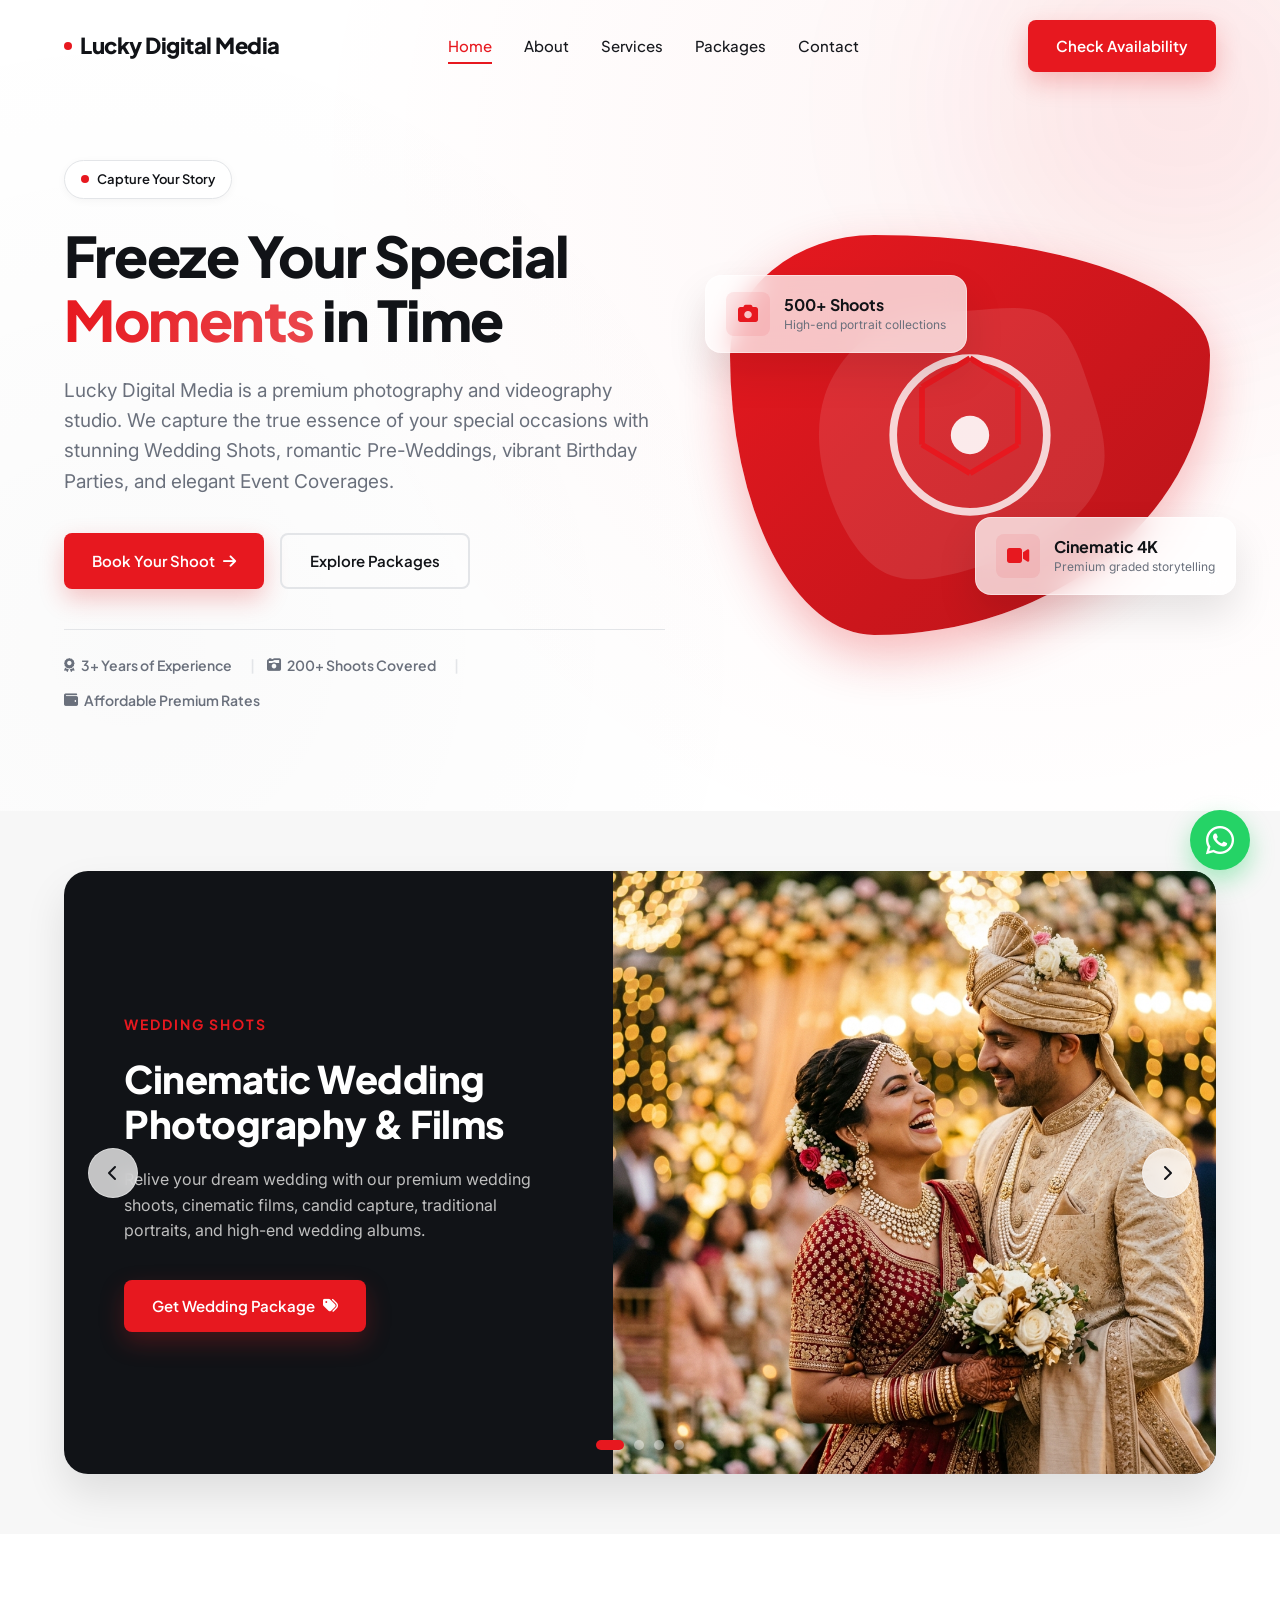
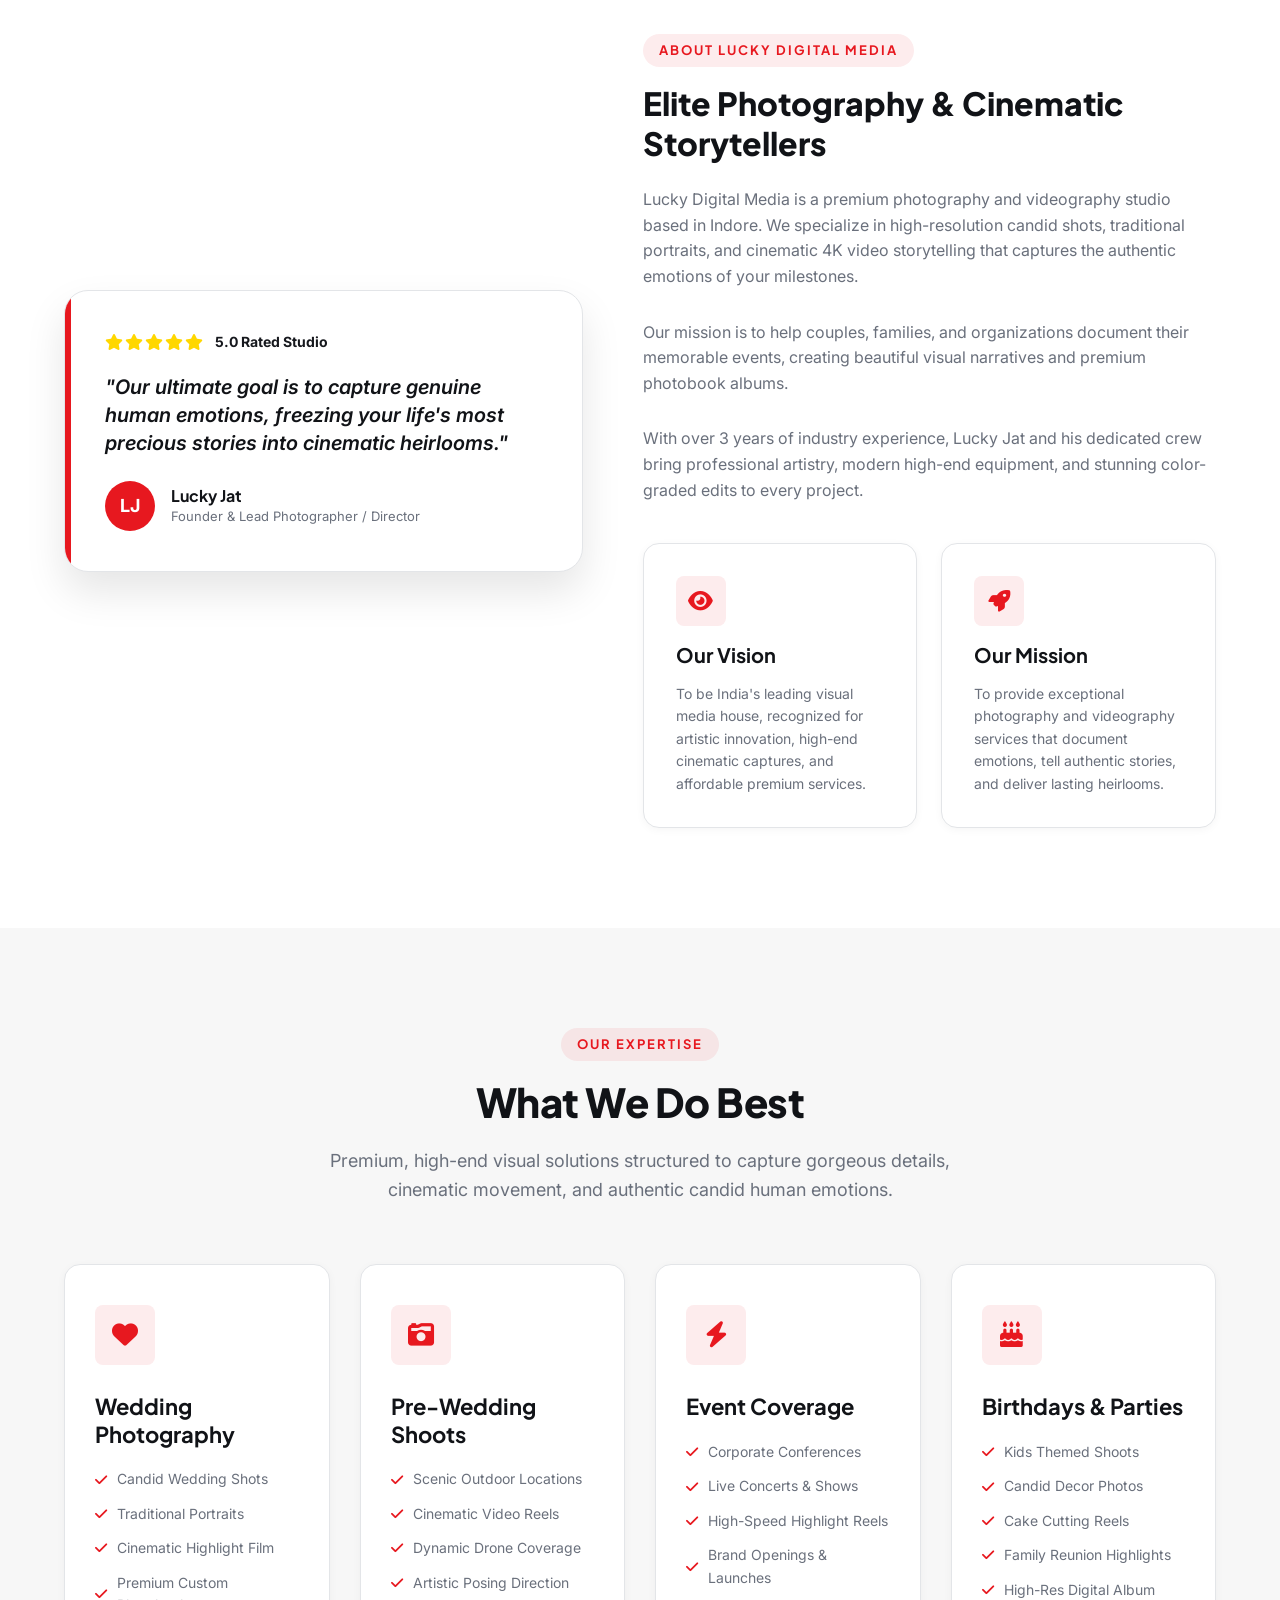
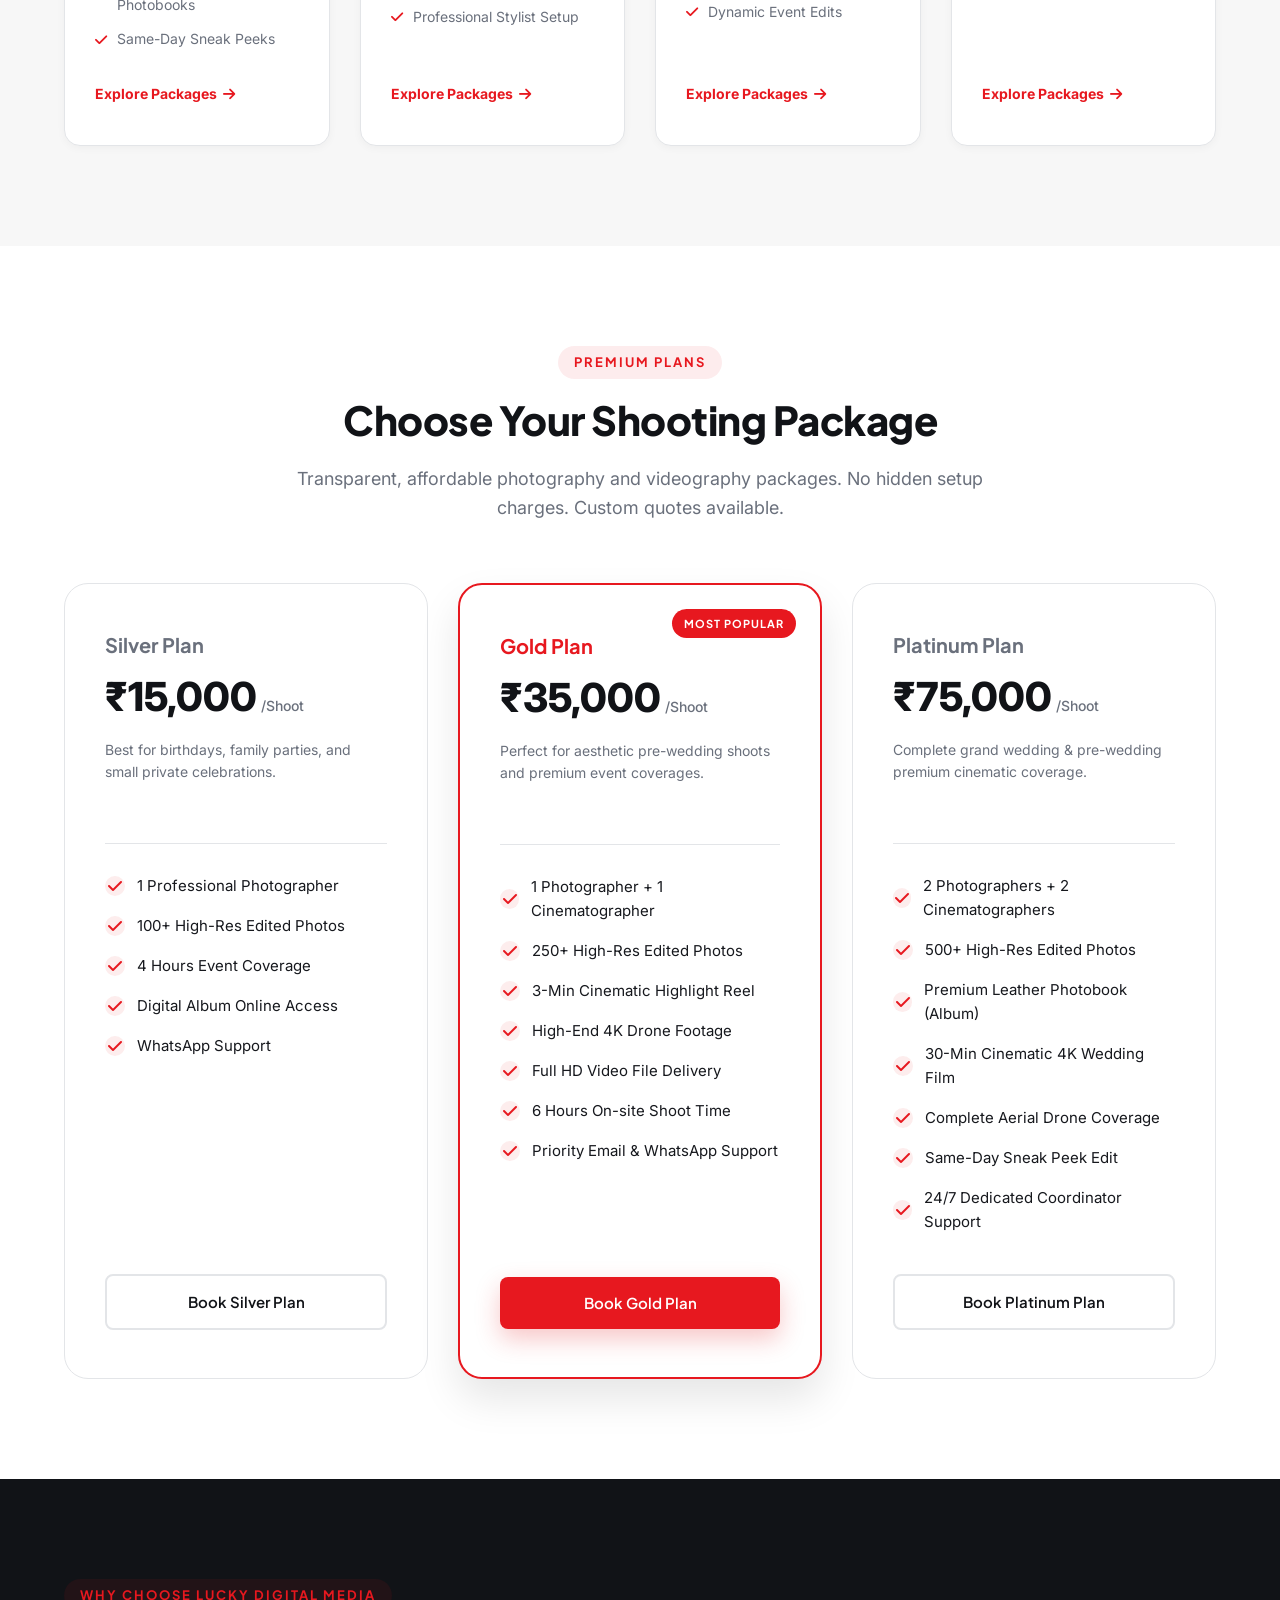
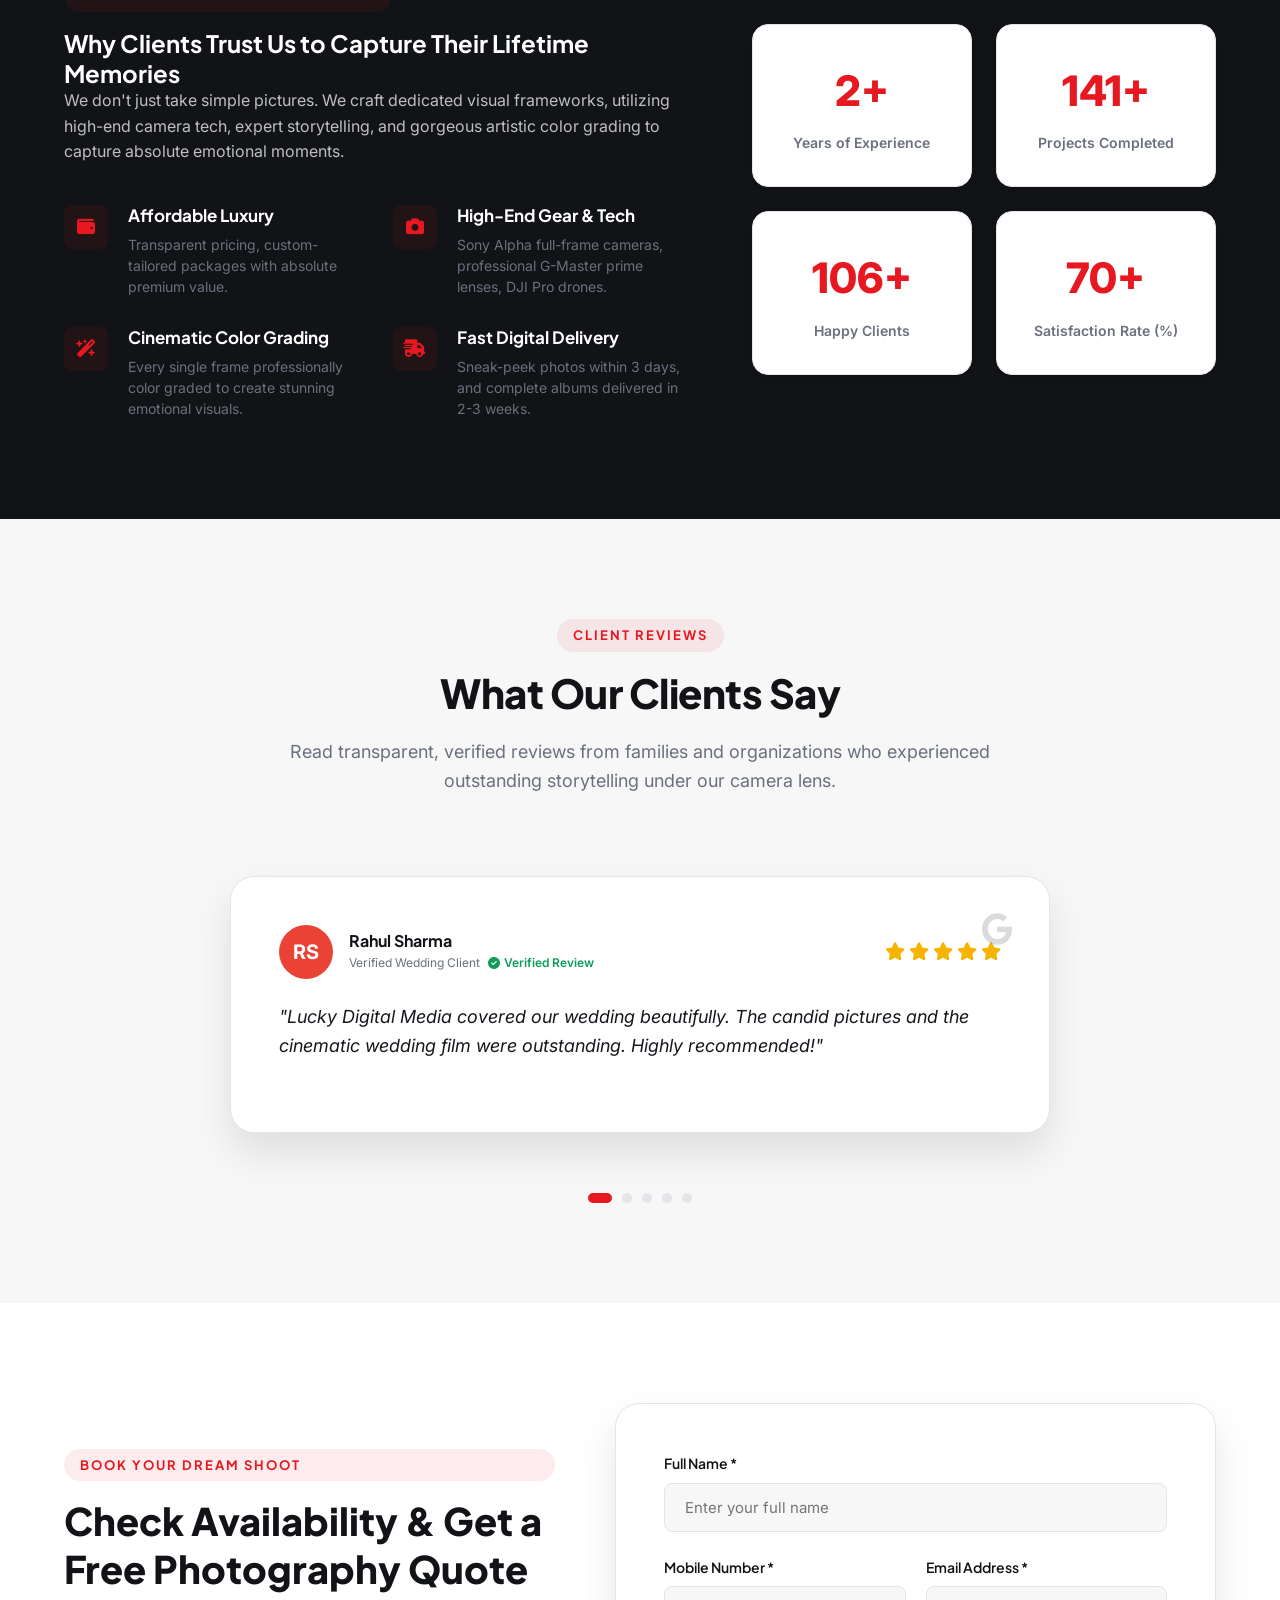
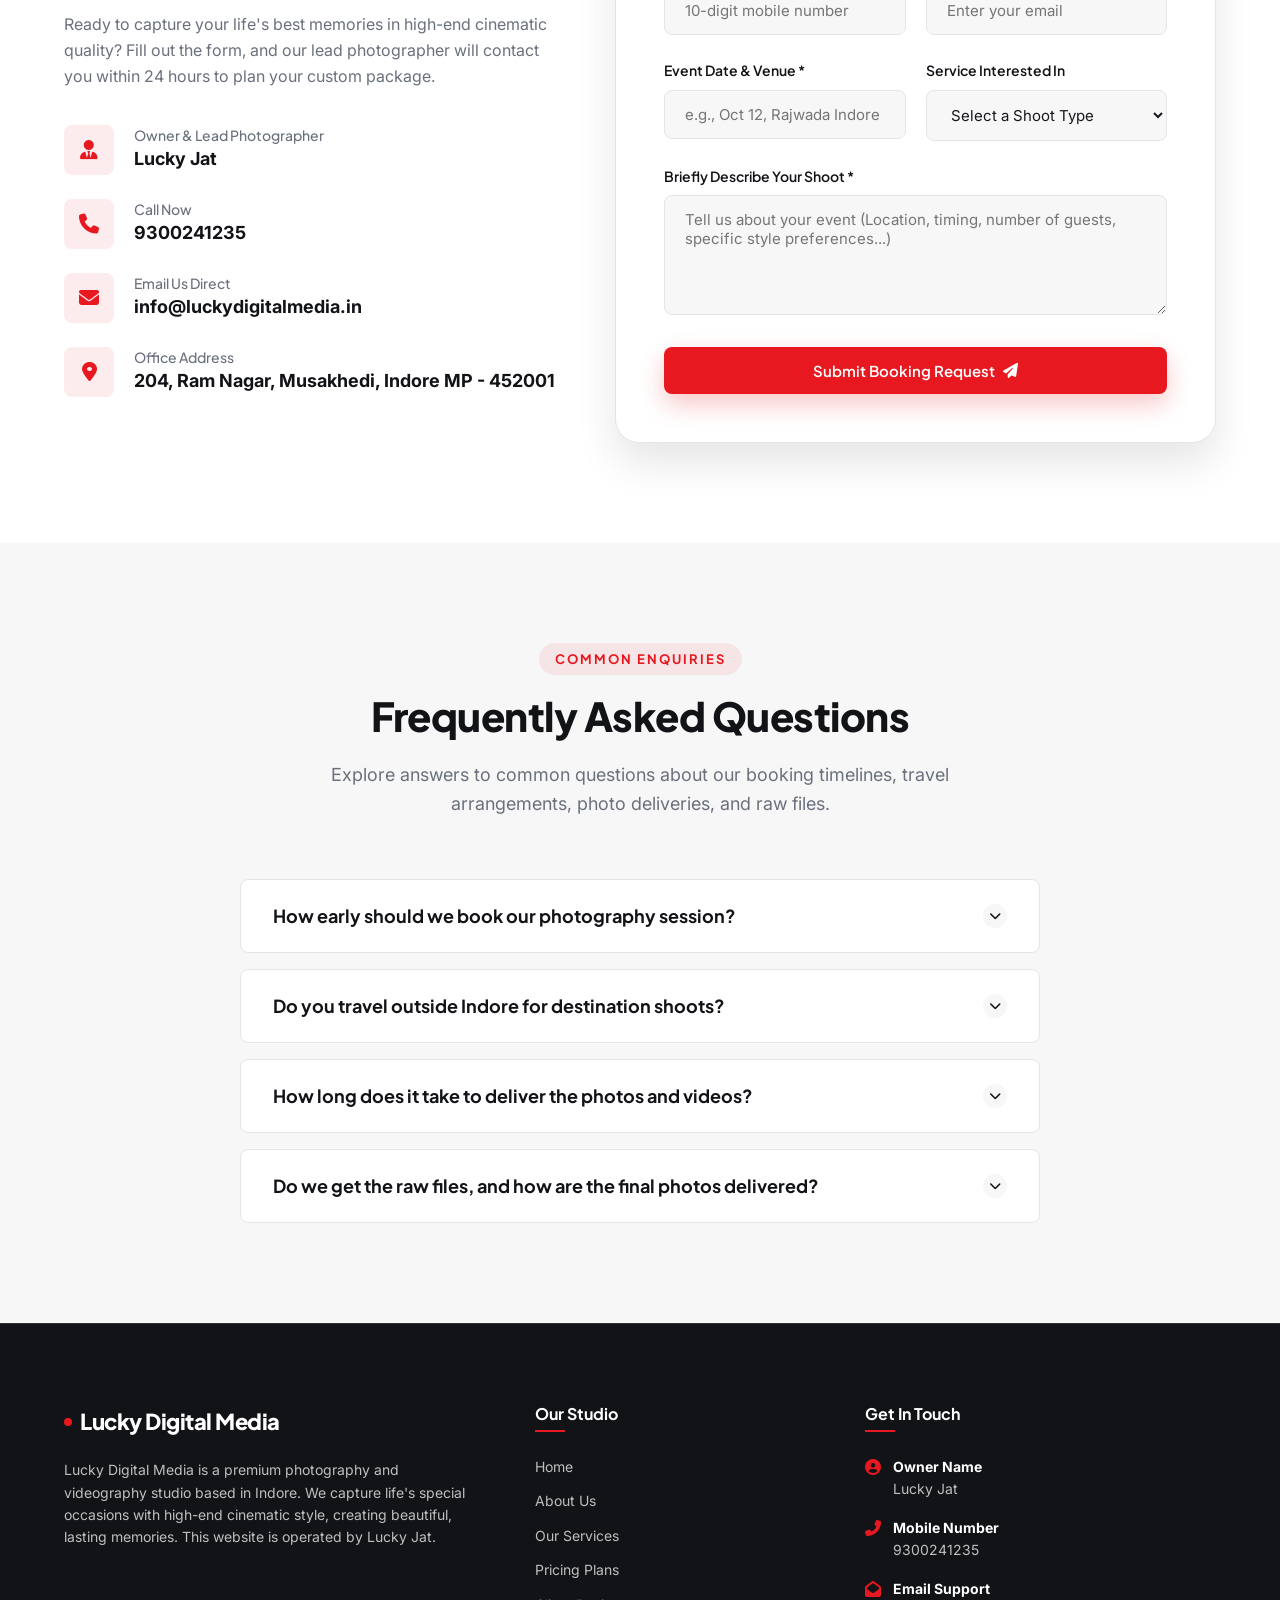
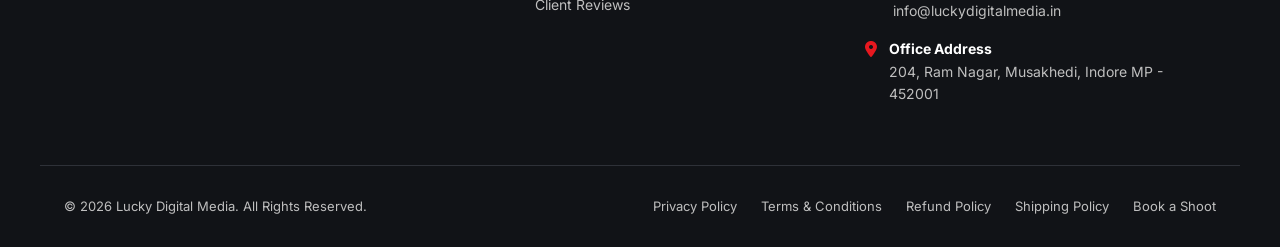
==== commit f1a0ea3e: "Integrate Cashfree JS SDK and secure backend order generation endpoints using env parameters" ====
--- a/index.html
+++ b/index.html
@@ -867,6 +867,52 @@
     <i class="fas fa-arrow-up"></i>
   </div>
 
+  <!-- Cashfree Payment Gateway SDK -->
+  <script src="https://sdk.cashfree.com/js/v3/cashfree.js"></script>
+
+  <!-- Cashfree Payment Method Choice Modal Overlay -->
+  <div id="paymentModal" class="payment-modal-overlay">
+    <div class="payment-modal-card">
+      <button class="payment-modal-close" onclick="closePaymentModal()">&times;</button>
+      <div class="payment-modal-header">
+        <div class="payment-modal-icon"><i class="fas fa-credit-card"></i></div>
+        <h3>Select Booking Method</h3>
+        <p>Confirming reservation for <span id="modalPlanName" style="color: var(--primary); font-weight: 700;">Silver Plan</span></p>
+      </div>
+      
+      <div class="payment-modal-body">
+        <!-- Option 1: Cashfree Secure Payment (Default Selected) -->
+        <div class="payment-option-card active" id="optionOnline" onclick="selectPaymentOption('online')">
+          <div class="payment-option-radio">
+            <span class="radio-dot"></span>
+          </div>
+          <div class="payment-option-details">
+            <h4>Pay Deposit Online (Instant Lock)</h4>
+            <p>Secure your slot immediately. Pay token deposit of <span id="modalDepositAmount" style="font-weight: 700; color: var(--dark);">₹5,000</span> securely using UPI, Cards, Netbanking, or Wallets.</p>
+            <span class="payment-secure-badge"><i class="fas fa-shield-halved"></i> Secured by Cashfree Payments</span>
+          </div>
+        </div>
+        
+        <!-- Option 2: Manual Review Inquiry -->
+        <div class="payment-option-card" id="optionOffline" onclick="selectPaymentOption('offline')">
+          <div class="payment-option-radio">
+            <span class="radio-dot"></span>
+          </div>
+          <div class="payment-option-details">
+            <h4>Submit Free Enquiry (Offline Deposit)</h4>
+            <p>Submit details for manual review. Our director Lucky Jat will coordinate within 24 hours to schedule offline bank/UPI transfers.</p>
+          </div>
+        </div>
+      </div>
+      
+      <div class="payment-modal-footer">
+        <button class="btn btn-primary" id="btnConfirmBooking" onclick="confirmPaymentChoice()" style="width: 100%; border-radius: var(--radius-sm); font-size: 16px; padding: 16px;">
+          Proceed to Checkout <i class="fas fa-arrow-right" style="margin-left: 6px;"></i>
+        </button>
+      </div>
+    </div>
+  </div>
+
   <script src="js/main.js"></script>
 </body>
 </html>
--- a/css/style.css
+++ b/css/style.css
@@ -2205,4 +2205,201 @@
   }
 }
 
-
+/* --- CASHFREE PAYMENT SELECTION MODAL SYSTEM --- */
+.payment-modal-overlay {
+  position: fixed;
+  top: 0;
+  left: 0;
+  width: 100%;
+  height: 100%;
+  background-color: rgba(17, 19, 23, 0.6);
+  backdrop-filter: blur(8px);
+  -webkit-backdrop-filter: blur(8px);
+  z-index: 2000;
+  display: none; /* Controlled via JS */
+  align-items: center;
+  justify-content: center;
+  padding: 20px;
+  opacity: 0;
+  transition: opacity var(--transition-normal);
+}
+
+.payment-modal-overlay.show {
+  display: flex;
+  opacity: 1;
+}
+
+.payment-modal-card {
+  background-color: var(--white);
+  border-radius: var(--radius-md);
+  box-shadow: var(--shadow-lg);
+  border: 1px solid var(--border-color);
+  width: 100%;
+  max-width: 540px;
+  position: relative;
+  overflow: hidden;
+  transform: translateY(30px);
+  transition: transform var(--transition-normal);
+  padding: 36px;
+  display: flex;
+  flex-direction: column;
+}
+
+.payment-modal-overlay.show .payment-modal-card {
+  transform: translateY(0);
+}
+
+.payment-modal-close {
+  position: absolute;
+  top: 20px;
+  right: 20px;
+  background: none;
+  border: none;
+  font-size: 32px;
+  color: var(--text-muted);
+  cursor: pointer;
+  line-height: 1;
+  transition: var(--transition-fast);
+}
+
+.payment-modal-close:hover {
+  color: var(--primary);
+}
+
+.payment-modal-header {
+  text-align: center;
+  margin-bottom: 28px;
+}
+
+.payment-modal-icon {
+  width: 60px;
+  height: 60px;
+  border-radius: var(--radius-full);
+  background-color: var(--primary-light);
+  color: var(--primary);
+  display: flex;
+  align-items: center;
+  justify-content: center;
+  font-size: 26px;
+  margin: 0 auto 16px auto;
+}
+
+.payment-modal-header h3 {
+  font-size: 24px;
+  font-weight: 800;
+  margin-bottom: 6px;
+  color: var(--dark);
+}
+
+.payment-modal-header p {
+  font-size: 15px;
+  color: var(--text-muted);
+}
+
+.payment-modal-body {
+  display: flex;
+  flex-direction: column;
+  gap: 16px;
+  margin-bottom: 28px;
+}
+
+.payment-option-card {
+  border: 2px solid var(--border-color);
+  border-radius: var(--radius-sm);
+  padding: 16px 20px;
+  display: flex;
+  gap: 16px;
+  cursor: pointer;
+  transition: var(--transition-normal);
+  background-color: var(--white);
+  align-items: flex-start;
+}
+
+.payment-option-card:hover {
+  border-color: var(--text-muted);
+  background-color: var(--light);
+}
+
+.payment-option-card.active {
+  border-color: var(--primary);
+  background-color: var(--primary-light);
+}
+
+.payment-option-radio {
+  width: 20px;
+  height: 20px;
+  border-radius: var(--radius-full);
+  border: 2px solid var(--border-color);
+  display: flex;
+  align-items: center;
+  justify-content: center;
+  margin-top: 2px;
+  transition: var(--transition-fast);
+  flex-shrink: 0;
+}
+
+.payment-option-card.active .payment-option-radio {
+  border-color: var(--primary);
+}
+
+.radio-dot {
+  width: 10px;
+  height: 10px;
+  border-radius: var(--radius-full);
+  background-color: var(--primary);
+  opacity: 0;
+  transform: scale(0.5);
+  transition: var(--transition-fast);
+}
+
+.payment-option-card.active .radio-dot {
+  opacity: 1;
+  transform: scale(1);
+}
+
+.payment-option-details {
+  display: flex;
+  flex-direction: column;
+  gap: 4px;
+}
+
+.payment-option-details h4 {
+  font-size: 16px;
+  font-weight: 700;
+  color: var(--dark);
+}
+
+.payment-option-details p {
+  font-size: 13px;
+  color: var(--text-muted);
+  line-height: 1.5;
+}
+
+.payment-secure-badge {
+  display: inline-flex;
+  align-items: center;
+  gap: 6px;
+  font-size: 11px;
+  font-weight: 700;
+  color: #0b8f44;
+  margin-top: 6px;
+}
+
+@media (max-width: 576px) {
+  .payment-modal-card {
+    padding: 24px 20px;
+  }
+  .payment-modal-header h3 {
+    font-size: 20px;
+  }
+  .payment-option-card {
+    padding: 14px 16px;
+    gap: 12px;
+  }
+  .payment-option-details h4 {
+    font-size: 15px;
+  }
+}
+
+
+
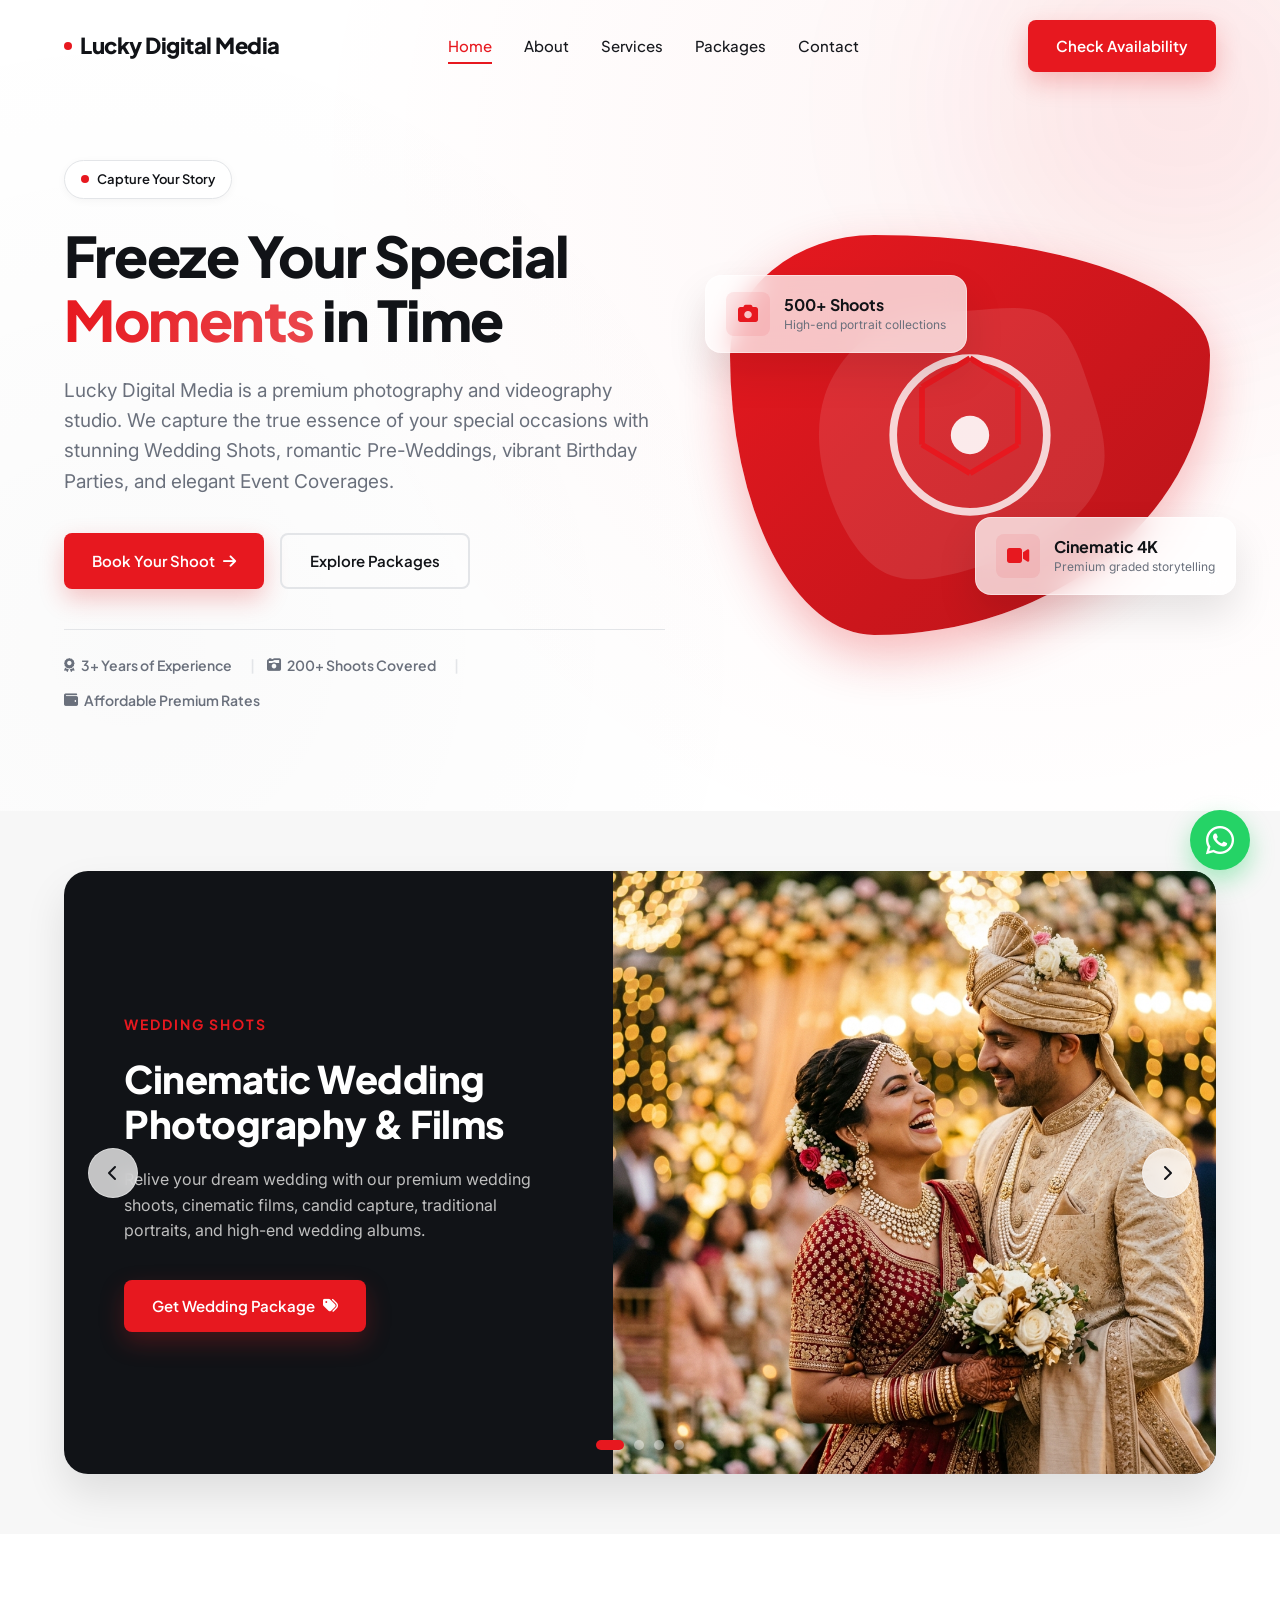
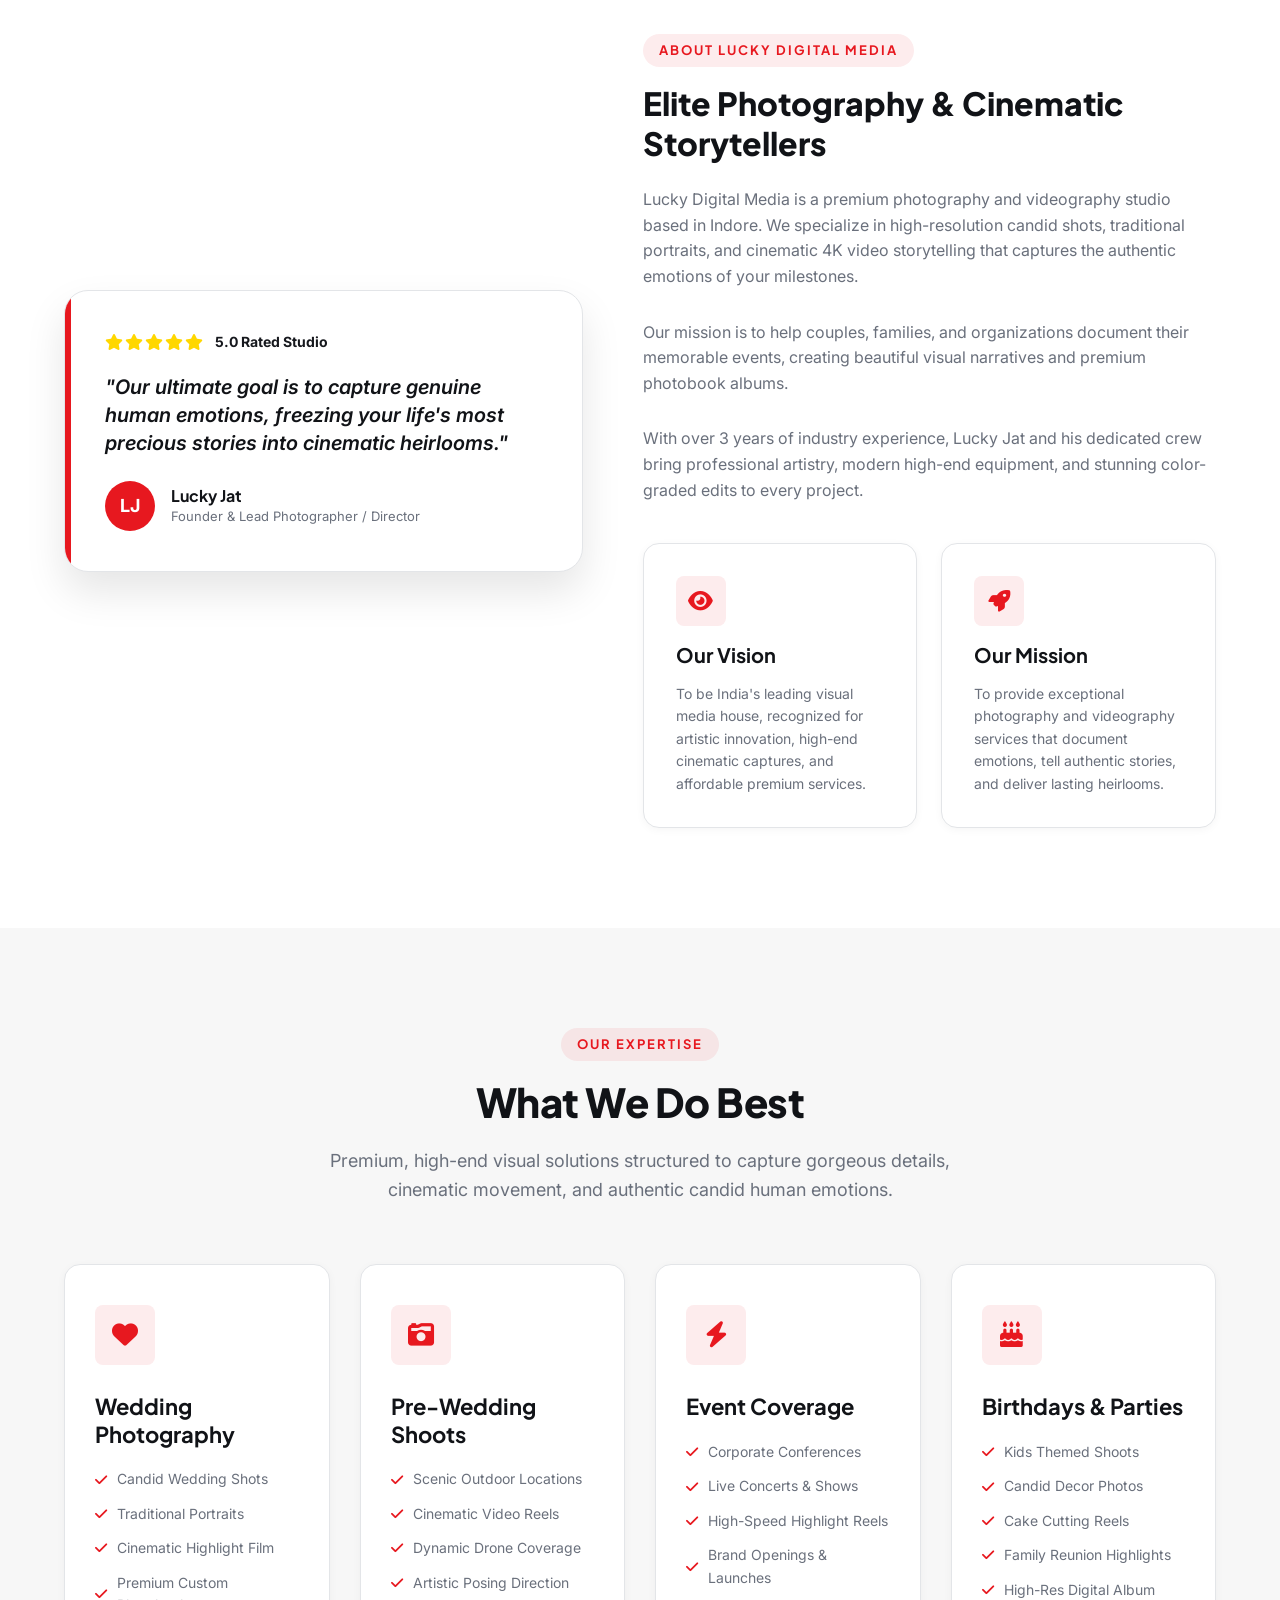
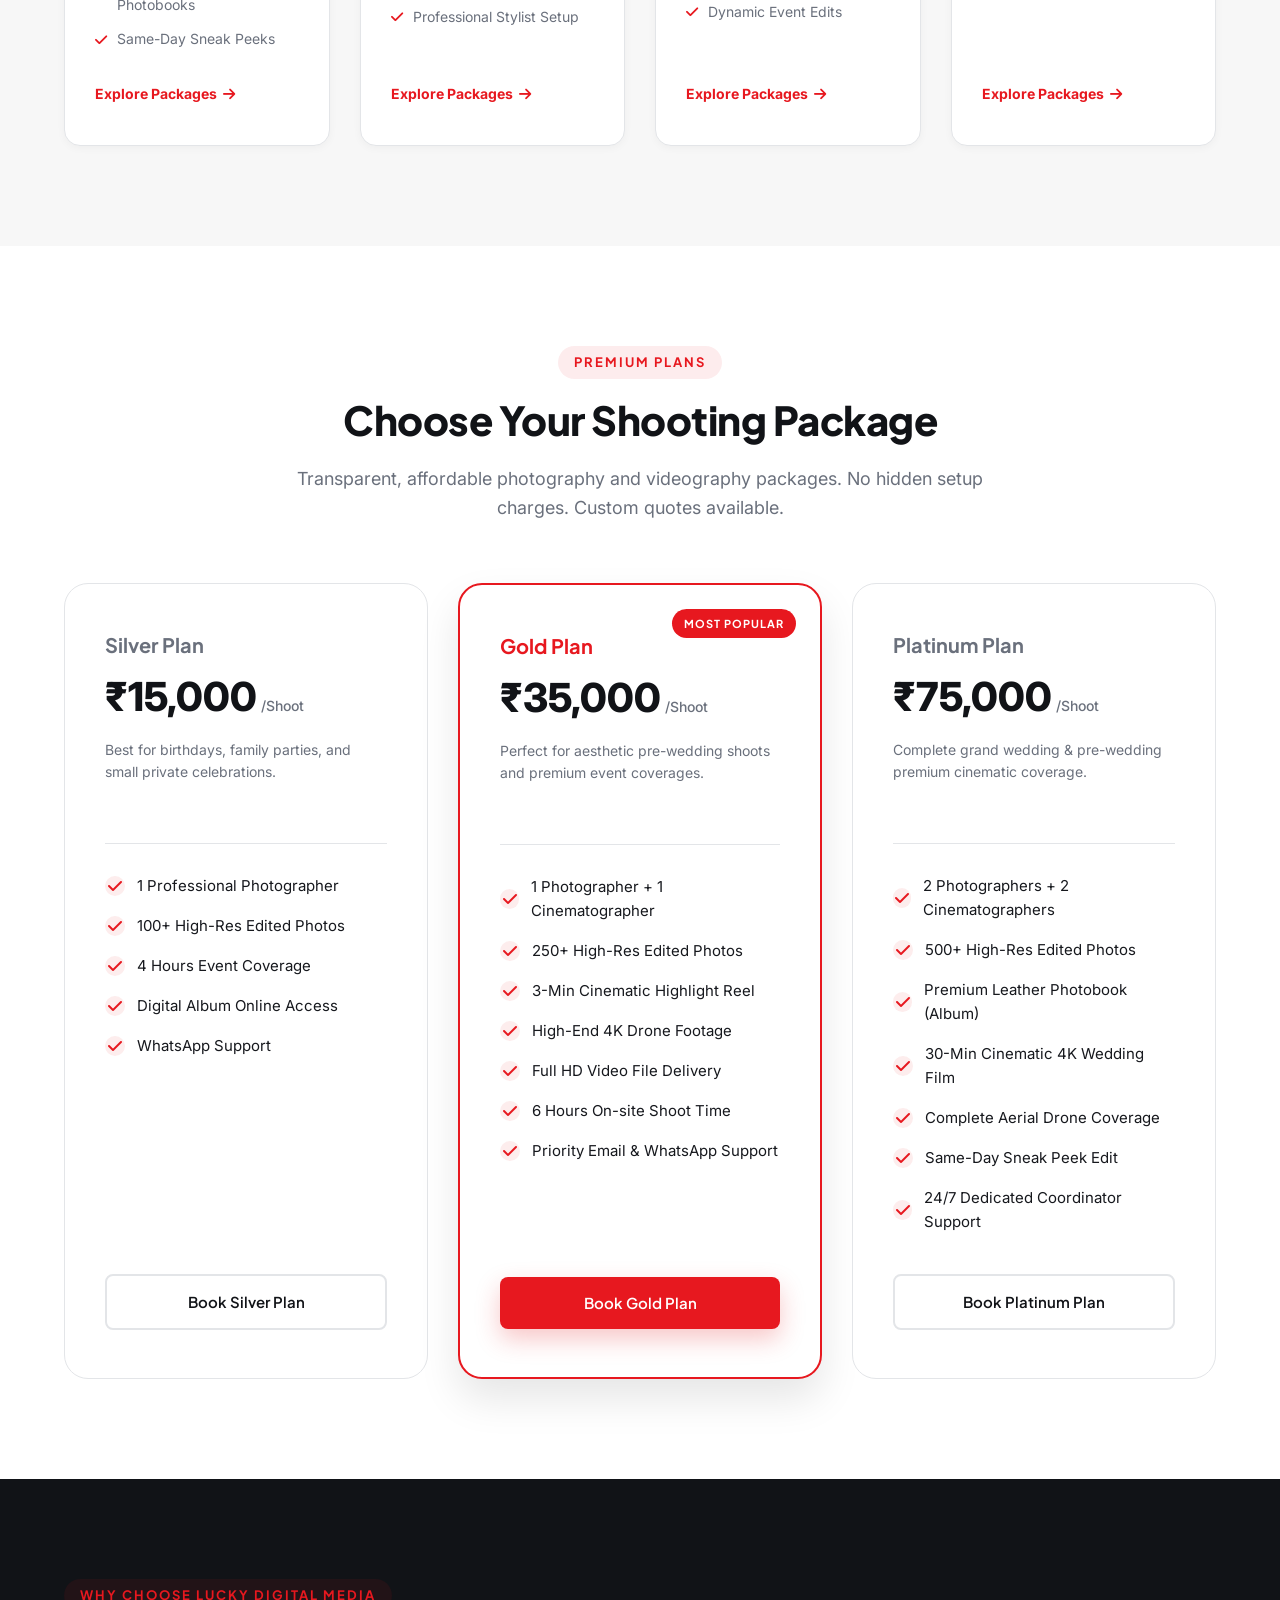
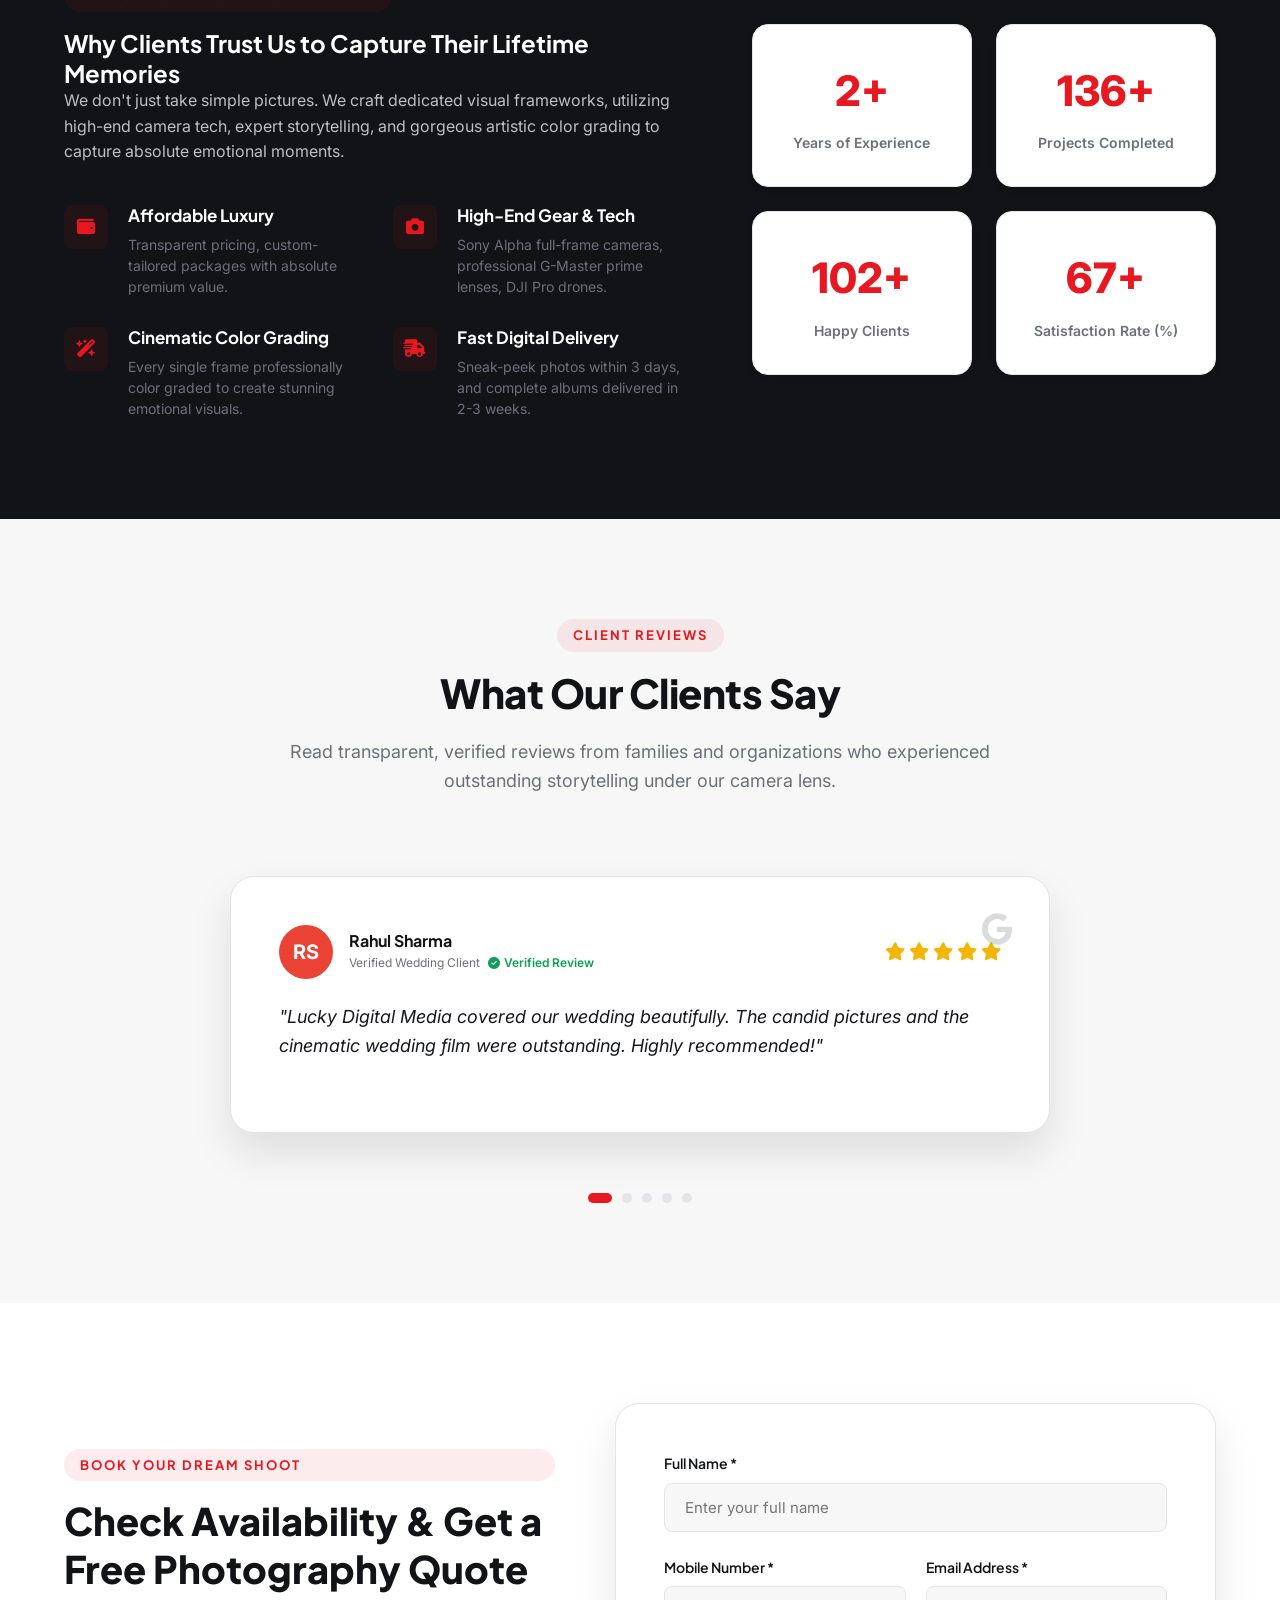
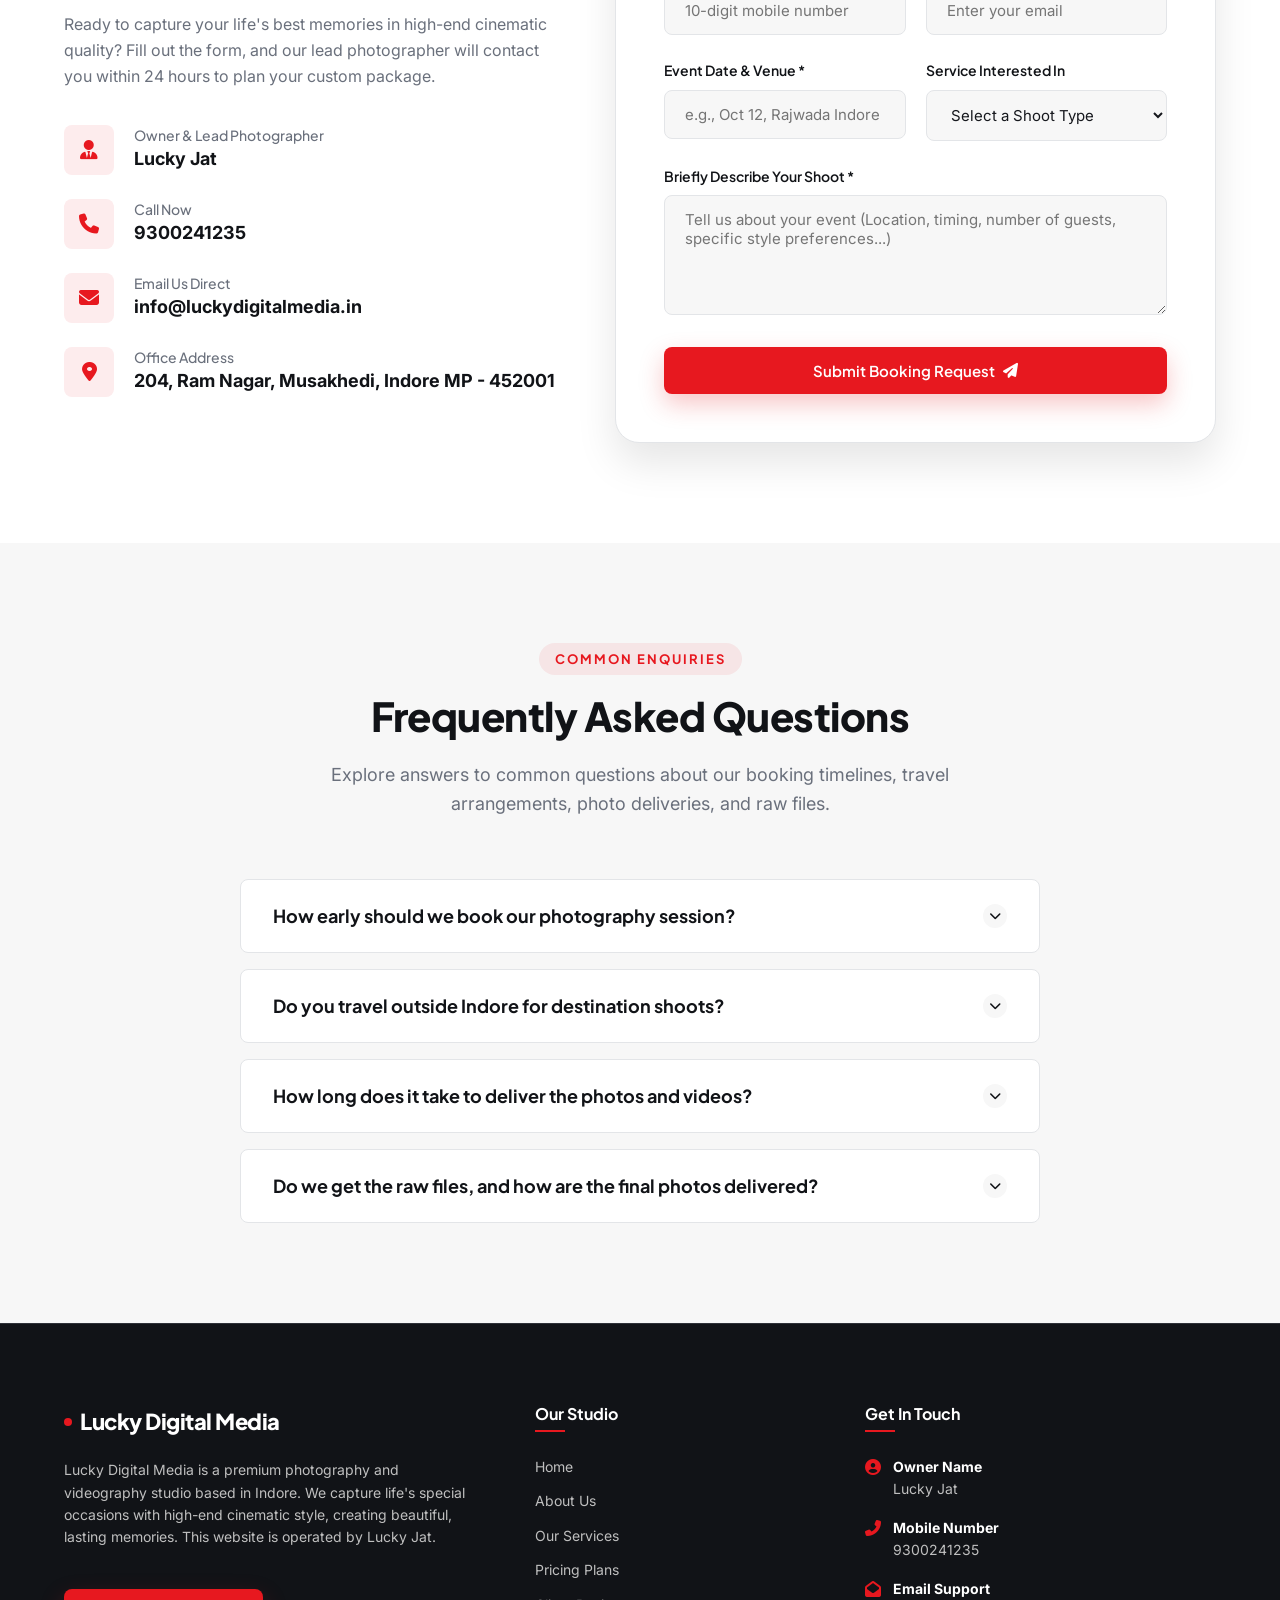
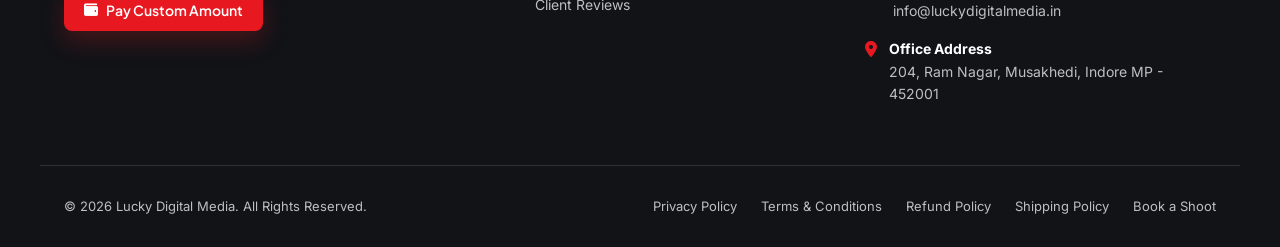
==== commit 71d361c1: "Integrate quick custom payment amount button in footer and connect to Cashfree SDK" ====
--- a/index.html
+++ b/index.html
@@ -796,6 +796,9 @@
           <span class="logo-dot"></span>Lucky Digital Media
         </a>
         <p class="footer-desc">Lucky Digital Media is a premium photography and videography studio based in Indore. We capture life's special occasions with high-end cinematic style, creating beautiful, lasting memories. This website is operated by Lucky Jat.</p>
+        <button class="btn btn-primary" onclick="openCustomPaymentModal()" style="margin-top: 20px; font-size: 14px; padding: 12px 20px; gap: 8px;">
+          <i class="fas fa-wallet"></i> Pay Custom Amount
+        </button>
       </div>
       
       <div class="footer-column">
@@ -913,6 +916,55 @@
     </div>
   </div>
 
+  <!-- Cashfree Custom Payment Amount Modal Overlay -->
+  <div id="customPaymentModal" class="payment-modal-overlay">
+    <div class="payment-modal-card">
+      <button class="payment-modal-close" onclick="closeCustomPaymentModal()">&times;</button>
+      <div class="payment-modal-header">
+        <div class="payment-modal-icon"><i class="fas fa-money-bill-transfer"></i></div>
+        <h3>Make Custom Payment</h3>
+        <p>Pay any package balance or deposit directly to Lucky Digital Media</p>
+      </div>
+      
+      <div class="payment-modal-body">
+        <div class="form-group" style="margin-bottom: 16px; display: flex; flex-direction: column; align-items: flex-start;">
+          <label class="form-label" for="customPayName">Full Name *</label>
+          <input type="text" id="customPayName" class="form-control" placeholder="Enter your full name" style="width: 100%;" required>
+        </div>
+        
+        <div class="form-row" style="display: grid; grid-template-columns: 1fr 1fr; gap: 16px; margin-bottom: 16px; width: 100%;">
+          <div class="form-group" style="display: flex; flex-direction: column; align-items: flex-start;">
+            <label class="form-label" for="customPayPhone">Mobile Number *</label>
+            <input type="tel" id="customPayPhone" class="form-control" placeholder="10-digit mobile" pattern="[0-9]{10}" style="width: 100%;" required>
+          </div>
+          <div class="form-group" style="display: flex; flex-direction: column; align-items: flex-start;">
+            <label class="form-label" for="customPayEmail">Email Address *</label>
+            <input type="email" id="customPayEmail" class="form-control" placeholder="Enter email" style="width: 100%;" required>
+          </div>
+        </div>
+        
+        <div class="form-group" style="margin-bottom: 16px; display: flex; flex-direction: column; align-items: flex-start;">
+          <label class="form-label" for="customPayPurpose">Purpose of Payment *</label>
+          <input type="text" id="customPayPurpose" class="form-control" placeholder="e.g., Shoot Balance / Wedding Advance Booking" style="width: 100%;" required>
+        </div>
+        
+        <div class="form-group" style="margin-bottom: 16px; display: flex; flex-direction: column; align-items: flex-start;">
+          <label class="form-label" for="customPayAmount">Amount to Pay (INR) *</label>
+          <div style="position: relative; width: 100%;">
+            <span style="position: absolute; left: 16px; top: 50%; transform: translateY(-50%); font-weight: 700; color: var(--dark);">₹</span>
+            <input type="number" id="customPayAmount" class="form-control" placeholder="Enter custom amount" min="1" style="padding-left: 32px; width: 100%;" required>
+          </div>
+        </div>
+      </div>
+      
+      <div class="payment-modal-footer">
+        <button class="btn btn-primary" id="btnConfirmCustomPay" onclick="submitCustomPayment()" style="width: 100%; border-radius: var(--radius-sm); font-size: 16px; padding: 16px;">
+          Pay Securely Now <i class="fas fa-shield-halved" style="margin-left: 6px;"></i>
+        </button>
+      </div>
+    </div>
+  </div>
+
   <script src="js/main.js"></script>
 </body>
 </html>
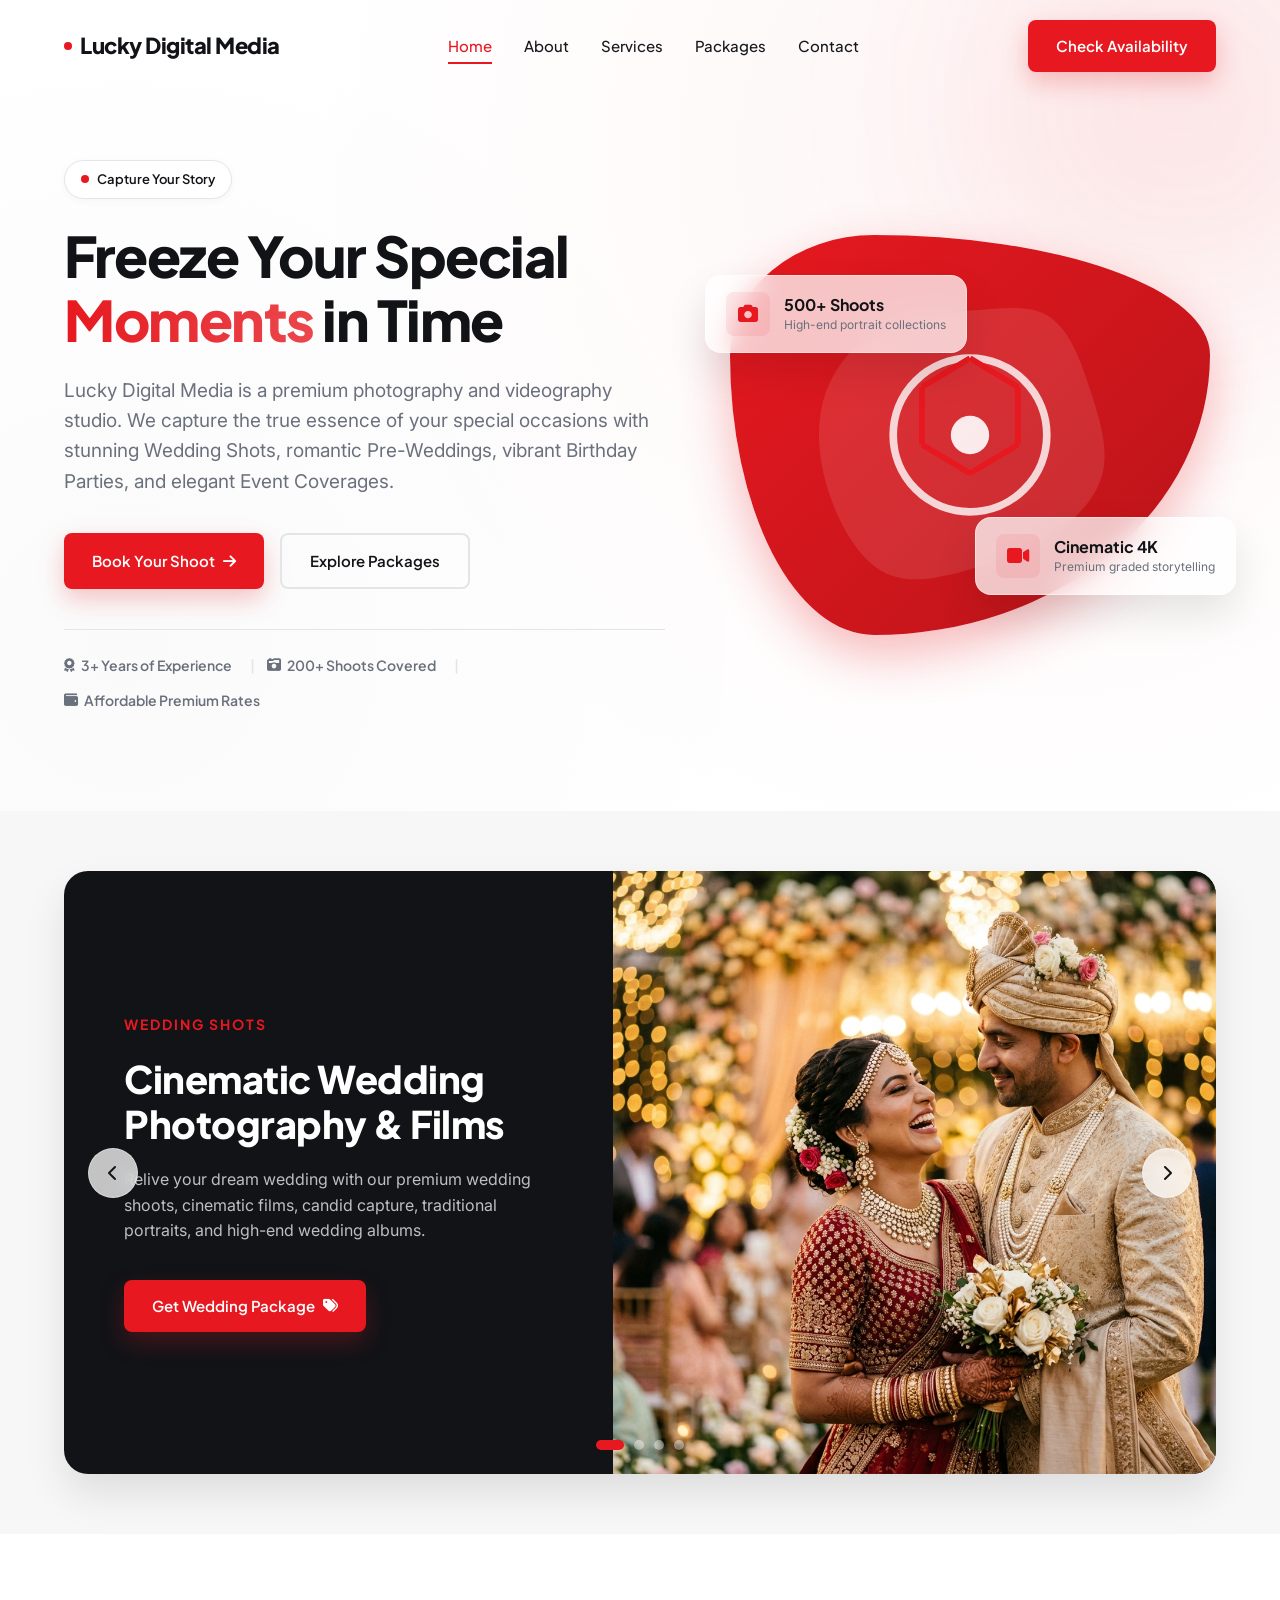
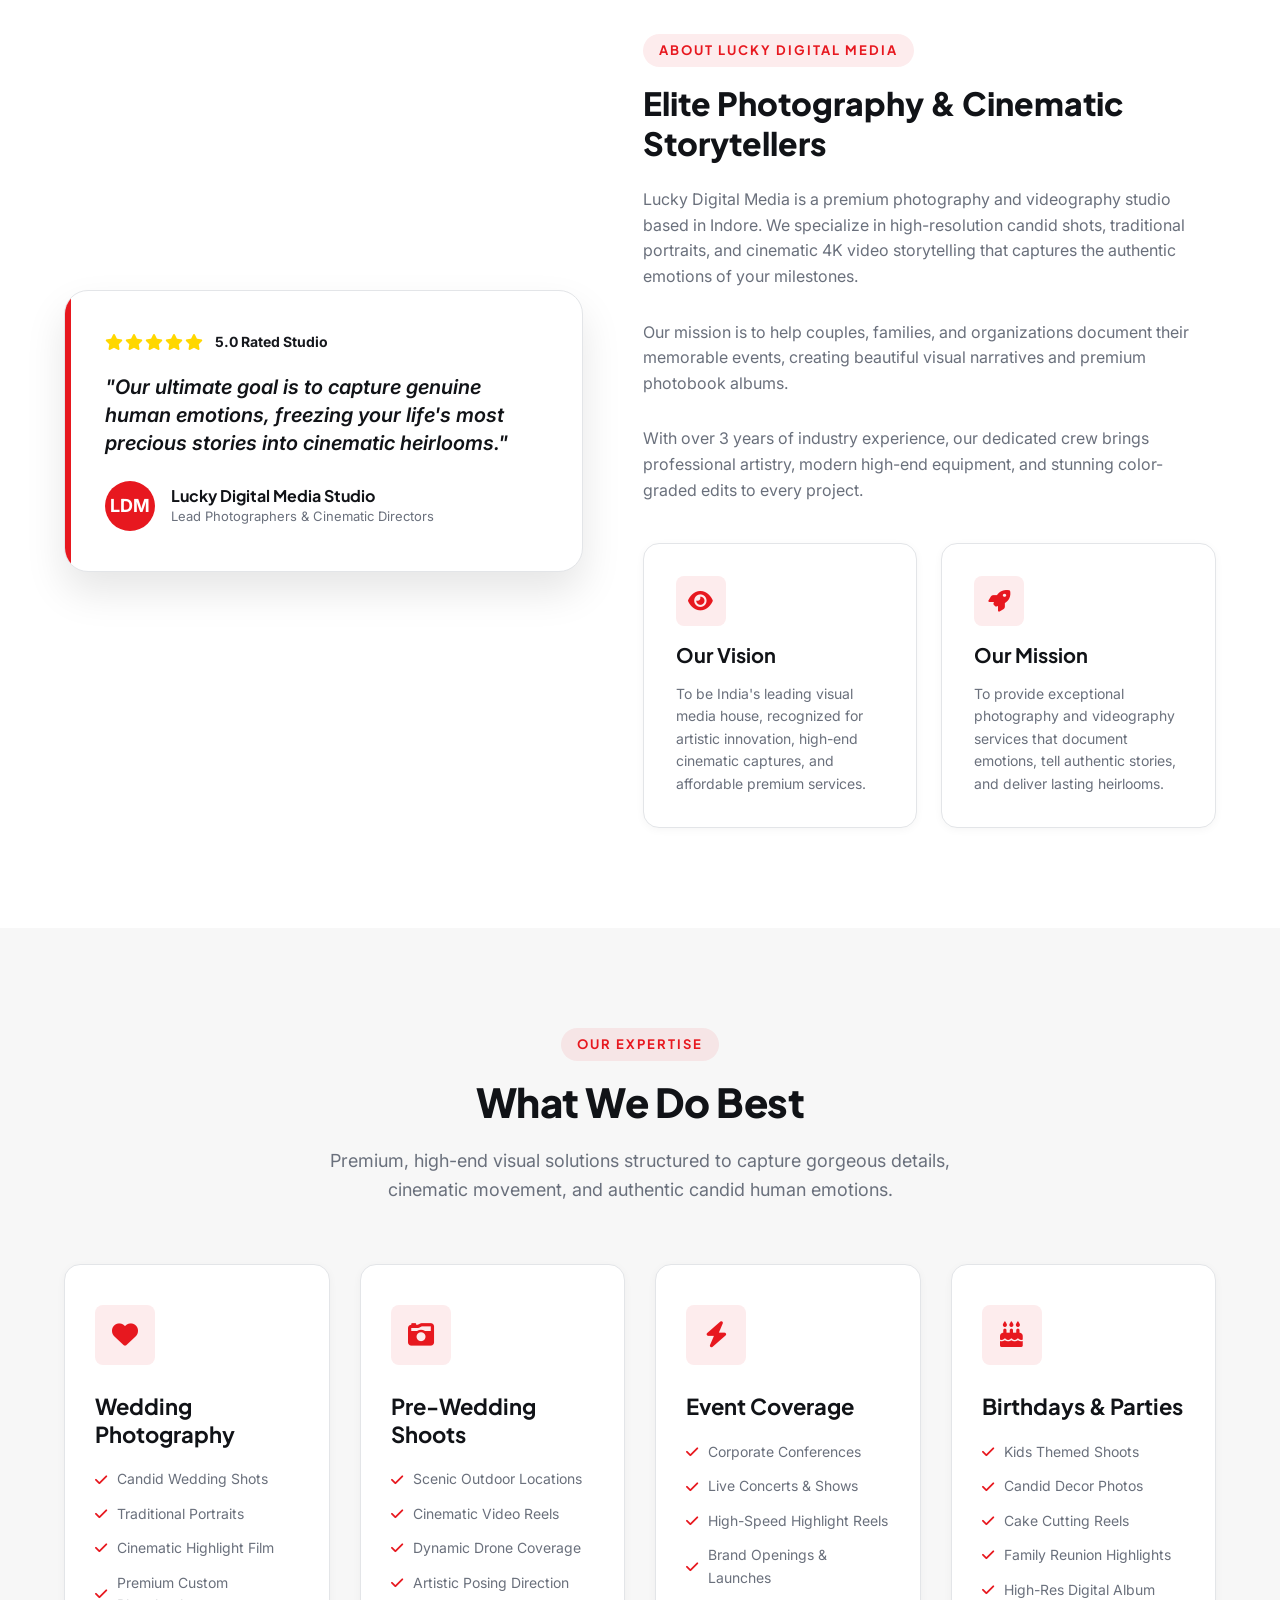
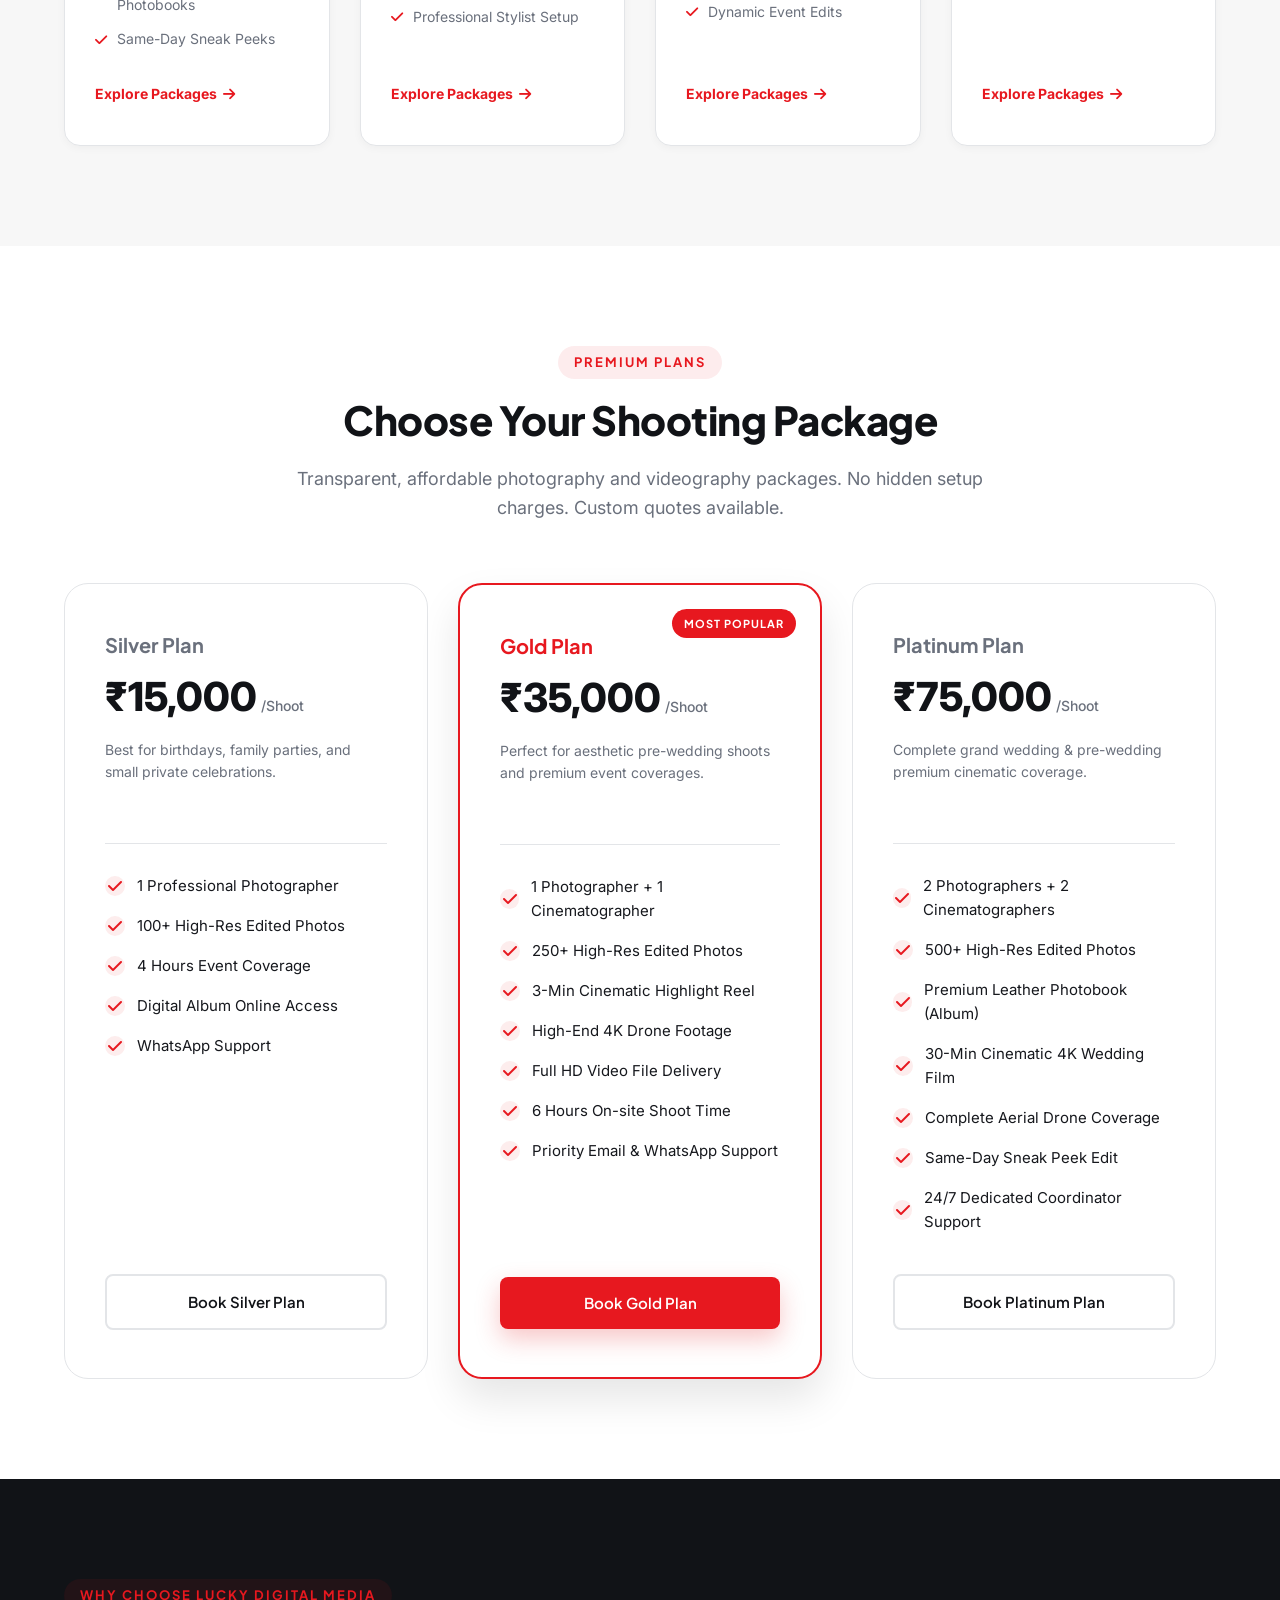
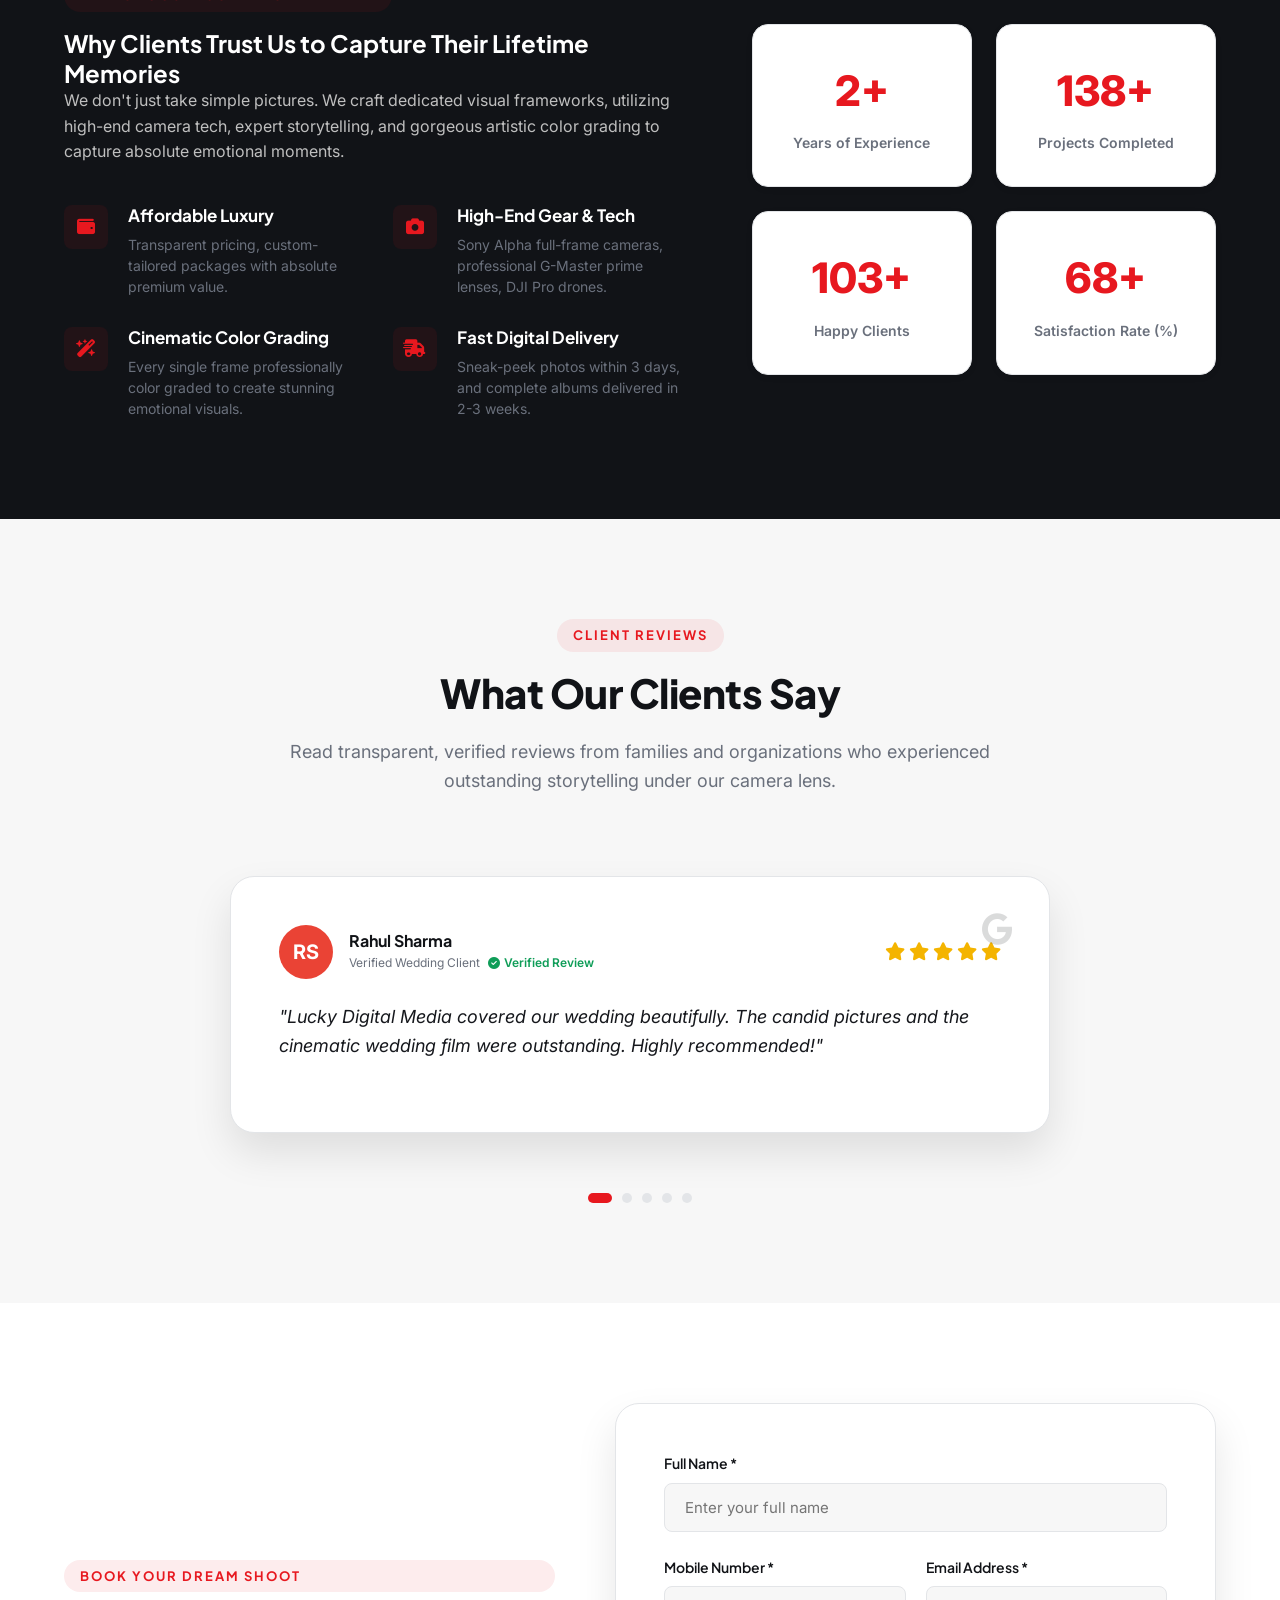
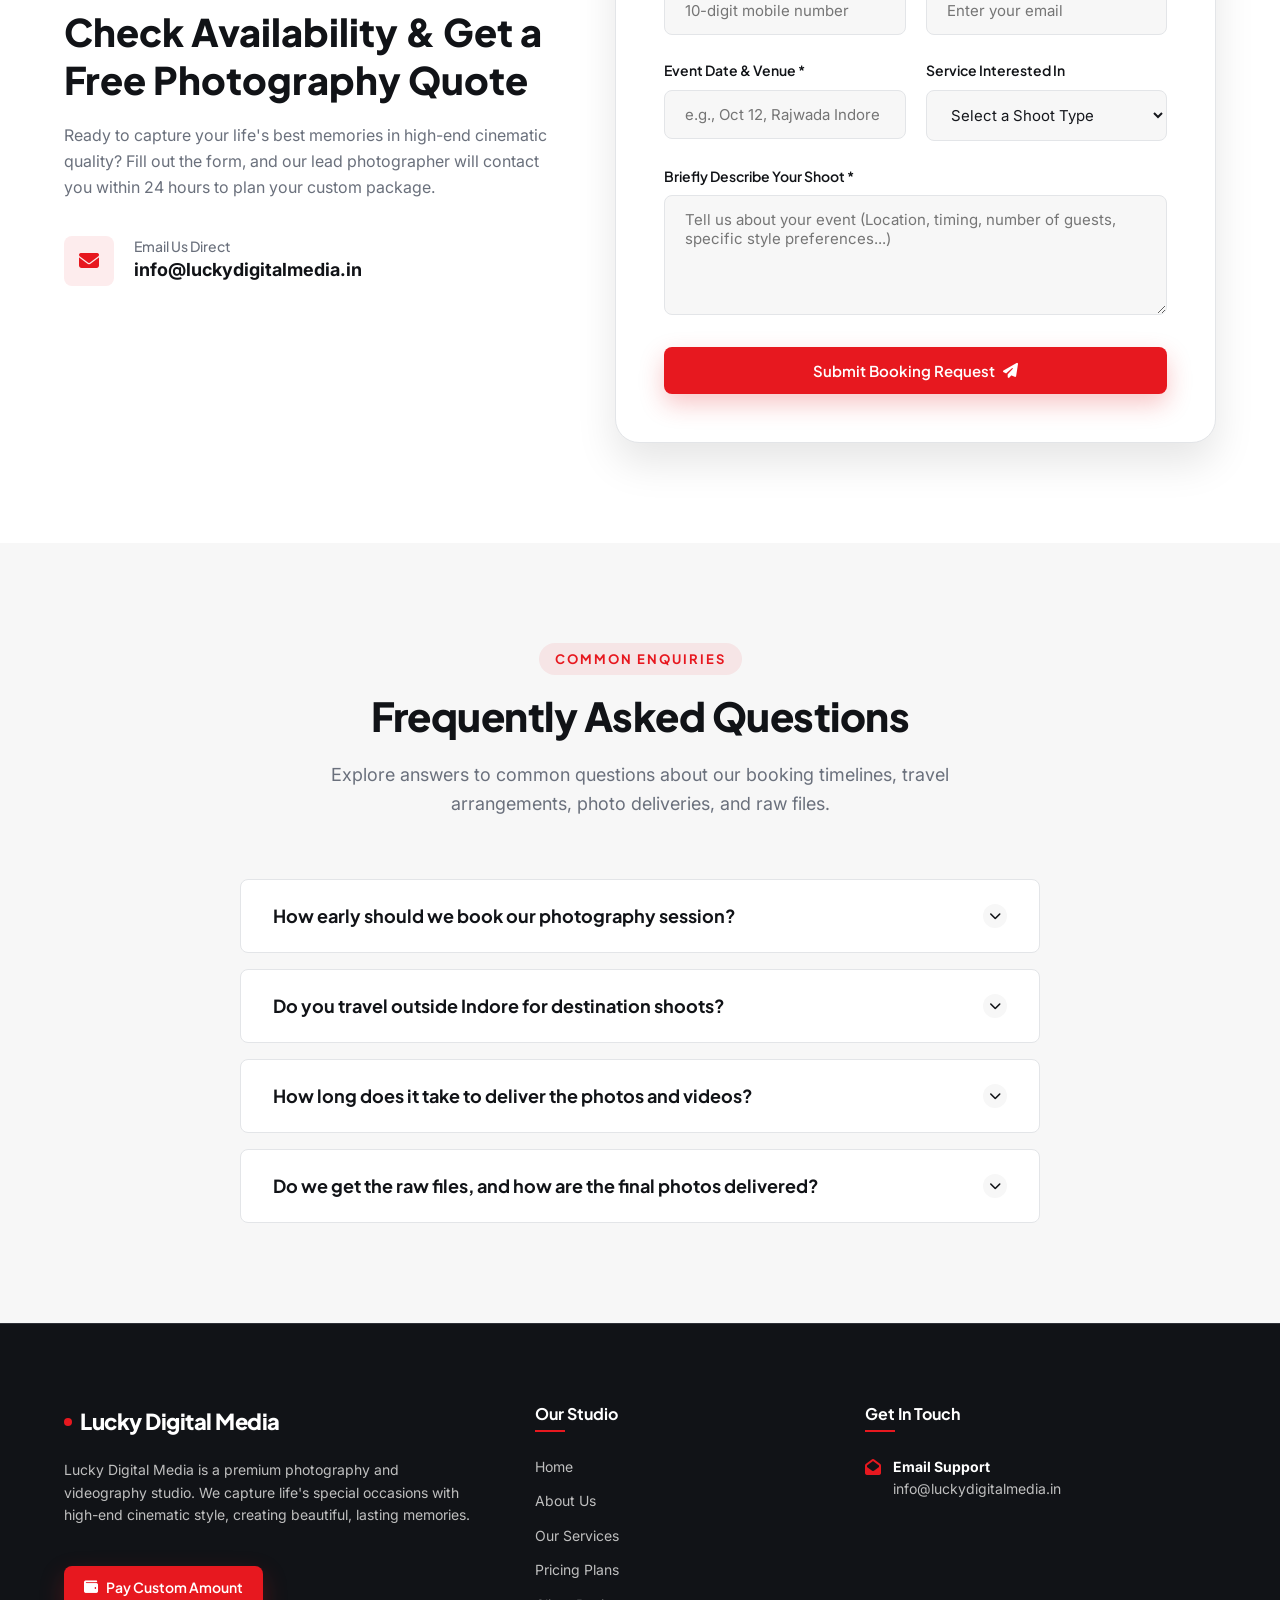
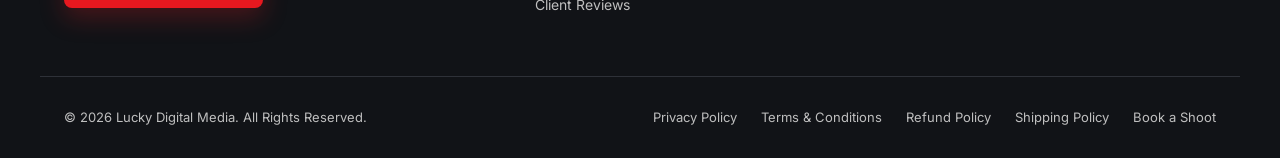
==== commit 4e785431: "Remove owner name, phone number, physical address, and floating WhatsApp buttons from all pages, kee" ====
--- a/index.html
+++ b/index.html
@@ -8,7 +8,7 @@
   <title>Lucky Digital Media | Premium Photography & Videography Services</title>
   <meta name="description" content="Lucky Digital Media captures your perfect moments with stunning Wedding Shots, Pre-Wedding Films, Event Coverage, and Birthday Parties. Affordable premium packages in Indore.">
   <meta name="keywords" content="Photography Services, Videography, Wedding Photography Indore, Pre Wedding Shoots, Event Videography, Birthday Party Shoots, Cinematic Wedding Films, Lucky Digital Media">
-  <meta name="author" content="Lucky Jat">
+  <meta name="author" content="Lucky Digital Media">
   
   <!-- OpenGraph Metadata for Social Media Sharing -->
   <meta property="og:title" content="Lucky Digital Media | Premium Photography & Videography Services">
@@ -204,10 +204,10 @@
             "Our ultimate goal is to capture genuine human emotions, freezing your life's most precious stories into cinematic heirlooms."
           </blockquote>
           <div class="about-author">
-            <div class="about-avatar">LJ</div>
+            <div class="about-avatar">LDM</div>
             <div class="about-author-info">
-              <h4>Lucky Jat</h4>
-              <p>Founder & Lead Photographer / Director</p>
+              <h4>Lucky Digital Media Studio</h4>
+              <p>Lead Photographers & Cinematic Directors</p>
             </div>
           </div>
         </div>
@@ -218,7 +218,7 @@
         <h3>Elite Photography & Cinematic Storytellers</h3>
         <p class="about-text">Lucky Digital Media is a premium photography and videography studio based in Indore. We specialize in high-resolution candid shots, traditional portraits, and cinematic 4K video storytelling that captures the authentic emotions of your milestones.</p>
         <p class="about-text">Our mission is to help couples, families, and organizations document their memorable events, creating beautiful visual narratives and premium photobook albums.</p>
-        <p class="about-text">With over 3 years of industry experience, Lucky Jat and his dedicated crew bring professional artistry, modern high-end equipment, and stunning color-graded edits to every project.</p>
+        <p class="about-text">With over 3 years of industry experience, our dedicated crew brings professional artistry, modern high-end equipment, and stunning color-graded edits to every project.</p>
         
         <!-- Vision & Mission Inner Cards -->
         <div class="vm-grid">
@@ -630,22 +630,6 @@
         <p class="consultation-desc">Ready to capture your life's best memories in high-end cinematic quality? Fill out the form, and our lead photographer will contact you within 24 hours to plan your custom package.</p>
         
         <div class="contact-channels">
-          <div class="contact-item">
-            <div class="contact-icon"><i class="fas fa-user-tie"></i></div>
-            <div class="contact-details">
-              <h4>Owner & Lead Photographer</h4>
-              <p>Lucky Jat</p>
-            </div>
-          </div>
-          
-          <a href="tel:9300241235" class="contact-item">
-            <div class="contact-icon"><i class="fas fa-phone"></i></div>
-            <div class="contact-details">
-              <h4>Call Now</h4>
-              <p>9300241235</p>
-            </div>
-          </a>
-          
           <a href="mailto:info@luckydigitalmedia.in" class="contact-item">
             <div class="contact-icon"><i class="fas fa-envelope"></i></div>
             <div class="contact-details">
@@ -653,14 +637,6 @@
               <p>info@luckydigitalmedia.in</p>
             </div>
           </a>
-
-          <div class="contact-item">
-            <div class="contact-icon"><i class="fas fa-map-marker-alt"></i></div>
-            <div class="contact-details">
-              <h4>Office Address</h4>
-              <p>204, Ram Nagar, Musakhedi, Indore MP - 452001</p>
-            </div>
-          </div>
         </div>
       </div>
       
@@ -795,7 +771,7 @@
         <a href="#hero" class="logo">
           <span class="logo-dot"></span>Lucky Digital Media
         </a>
-        <p class="footer-desc">Lucky Digital Media is a premium photography and videography studio based in Indore. We capture life's special occasions with high-end cinematic style, creating beautiful, lasting memories. This website is operated by Lucky Jat.</p>
+        <p class="footer-desc">Lucky Digital Media is a premium photography and videography studio. We capture life's special occasions with high-end cinematic style, creating beautiful, lasting memories.</p>
         <button class="btn btn-primary" onclick="openCustomPaymentModal()" style="margin-top: 20px; font-size: 14px; padding: 12px 20px; gap: 8px;">
           <i class="fas fa-wallet"></i> Pay Custom Amount
         </button>
@@ -815,20 +791,6 @@
       <div class="footer-column">
         <h4>Get In Touch</h4>
         <div class="footer-contact">
-          <div class="footer-contact-item">
-            <i class="fas fa-user-circle"></i>
-            <div>
-              <strong>Owner Name</strong>
-              <p>Lucky Jat</p>
-            </div>
-          </div>
-          <a href="tel:9300241235" class="footer-contact-item">
-            <i class="fas fa-phone-alt"></i>
-            <div>
-              <strong>Mobile Number</strong>
-              <p>9300241235</p>
-            </div>
-          </a>
           <a href="mailto:info@luckydigitalmedia.in" class="footer-contact-item">
             <i class="fas fa-envelope-open"></i>
             <div>
@@ -836,13 +798,6 @@
               <p>info@luckydigitalmedia.in</p>
             </div>
           </a>
-          <div class="footer-contact-item">
-            <i class="fas fa-map-marker-alt"></i>
-            <div>
-              <strong>Office Address</strong>
-              <p>204, Ram Nagar, Musakhedi, Indore MP - 452001</p>
-            </div>
-          </div>
         </div>
       </div>
       
@@ -860,10 +815,7 @@
     </div>
   </footer>
 
-  <!-- Floating Responsive WhatsApp Button (Pulsing) -->
-  <a href="https://wa.me/919300241235?text=Hi%20Lucky,%20I%20am%20interested%20in%20your%20photography%20services!" class="whatsapp-float" target="_blank" rel="noopener noreferrer" aria-label="Chat on WhatsApp">
-    <i class="fab fa-whatsapp"></i>
-  </a>
+
 
   <!-- Back to Top Button -->
   <div class="back-to-top" id="backToTop" aria-label="Scroll to Top">
@@ -903,7 +855,7 @@
           </div>
           <div class="payment-option-details">
             <h4>Submit Free Enquiry (Offline Deposit)</h4>
-            <p>Submit details for manual review. Our director Lucky Jat will coordinate within 24 hours to schedule offline bank/UPI transfers.</p>
+            <p>Submit details for manual review. We will coordinate within 24 hours to schedule offline bank/UPI transfers.</p>
           </div>
         </div>
       </div>
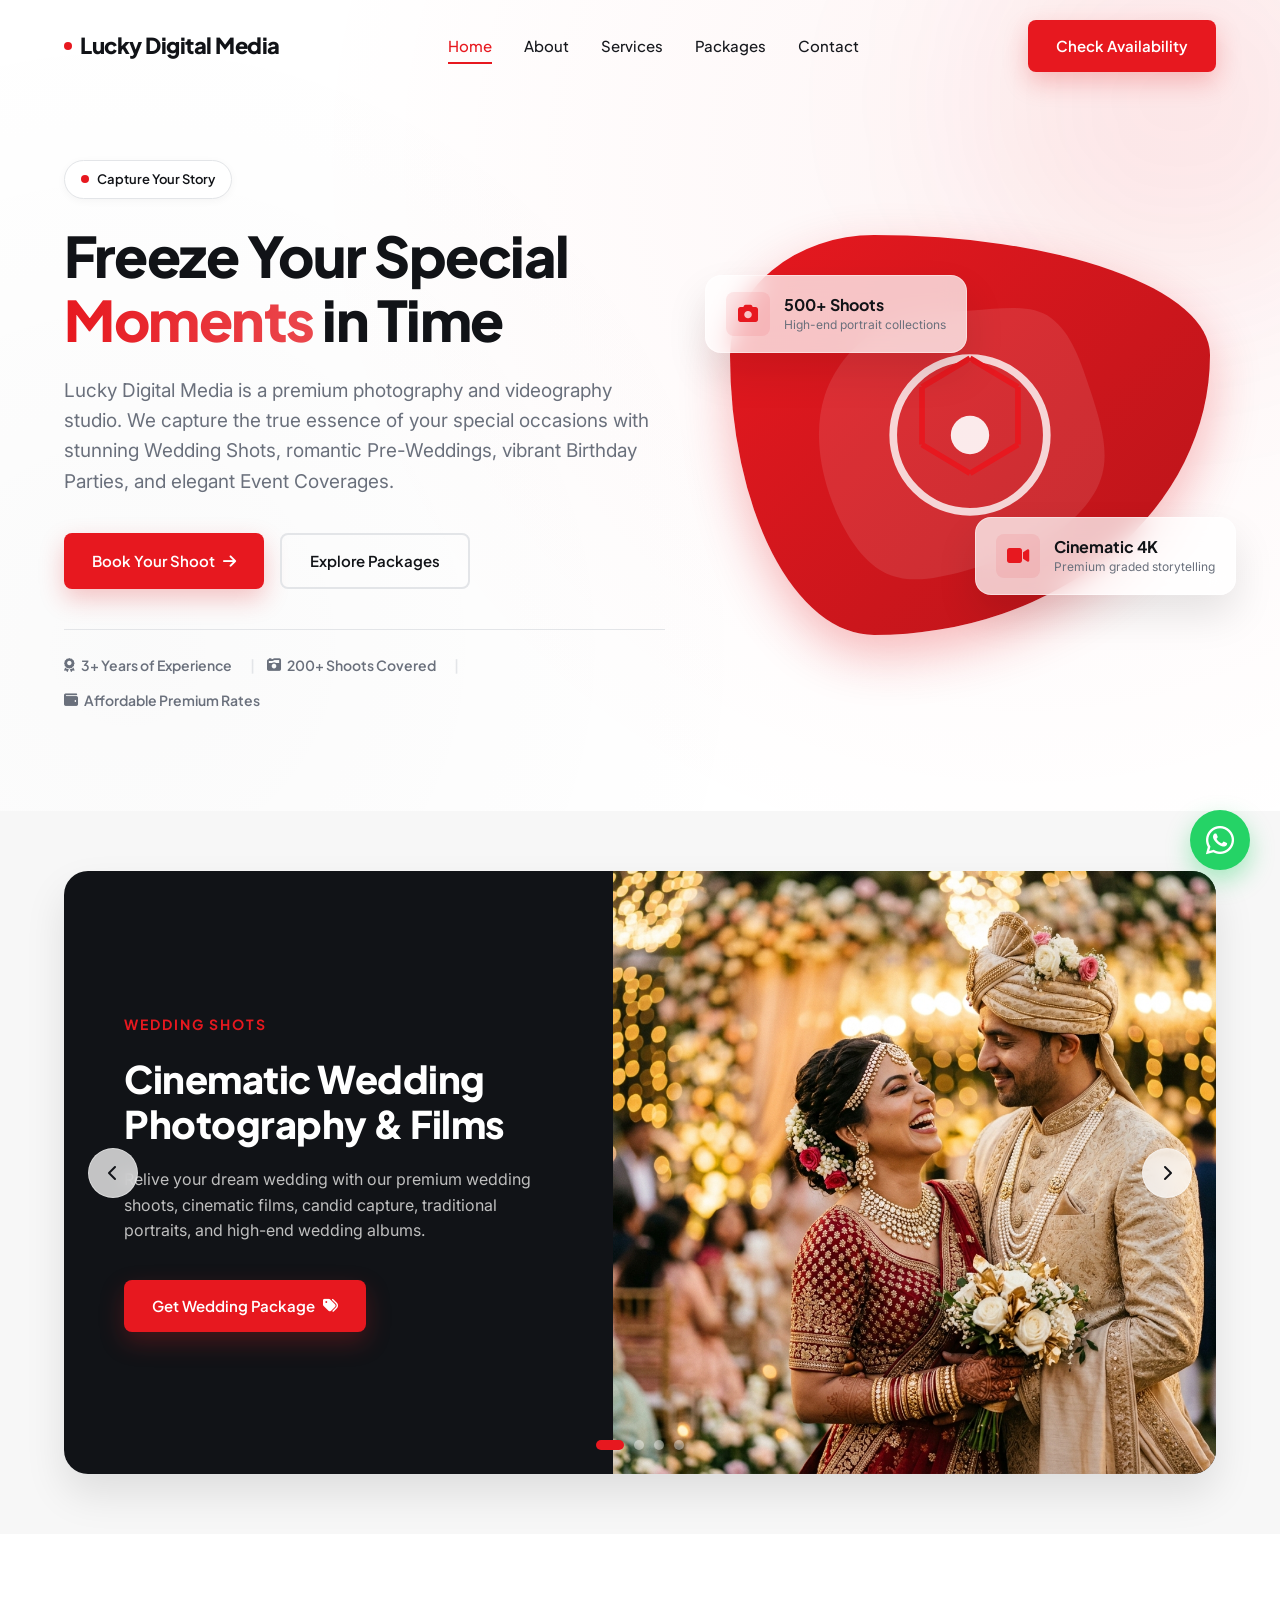
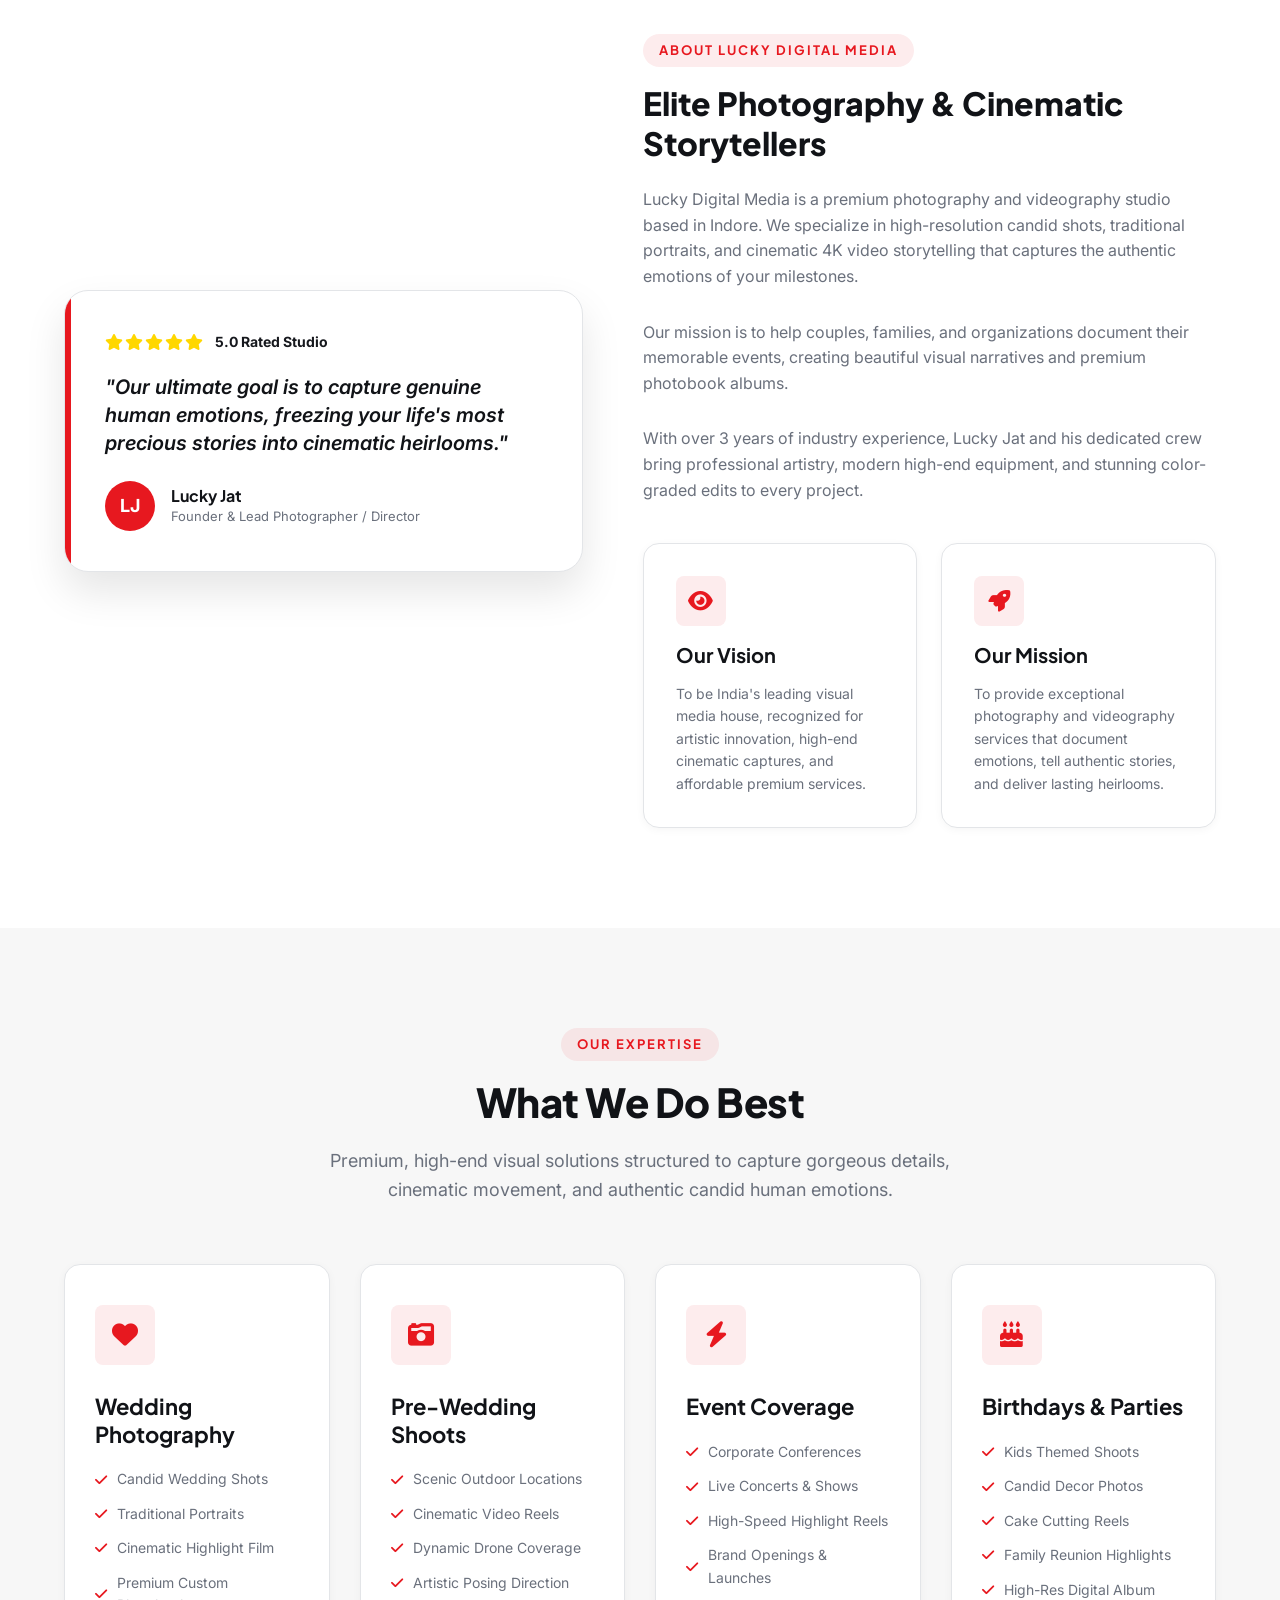
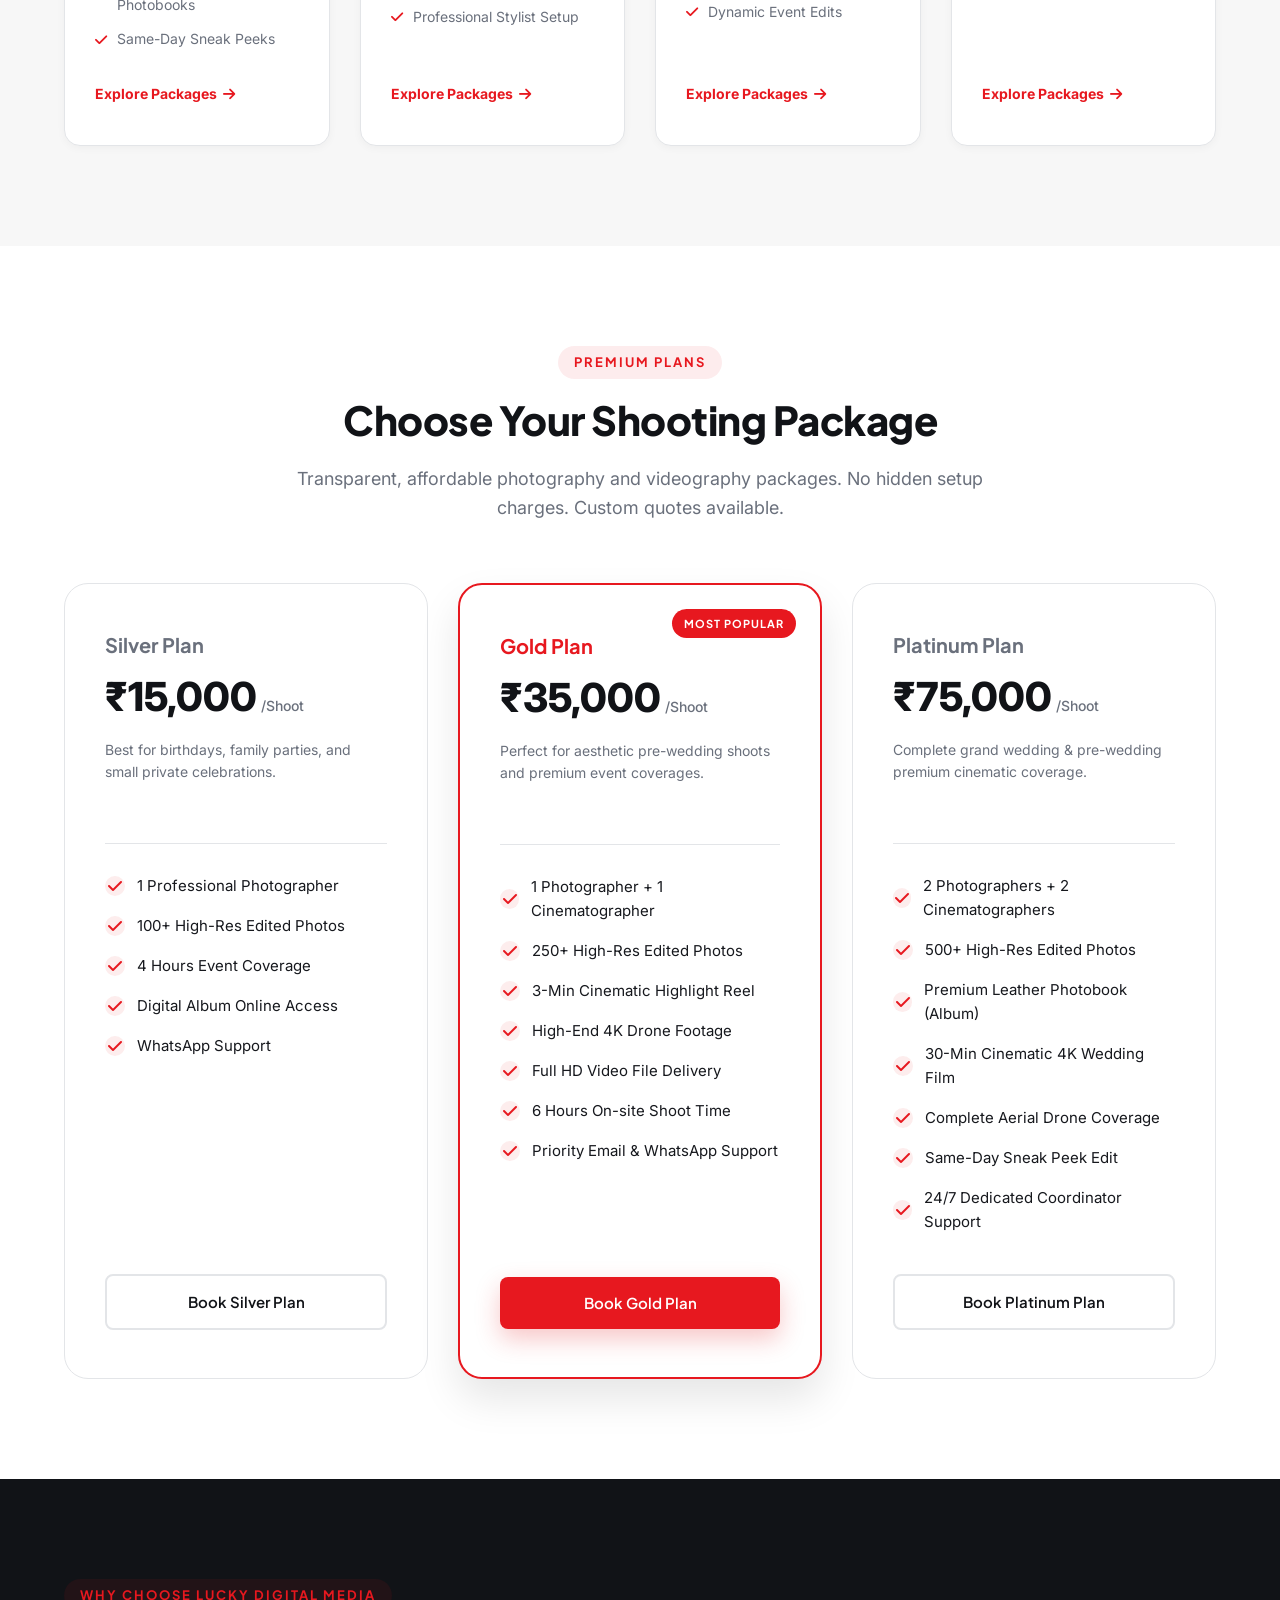
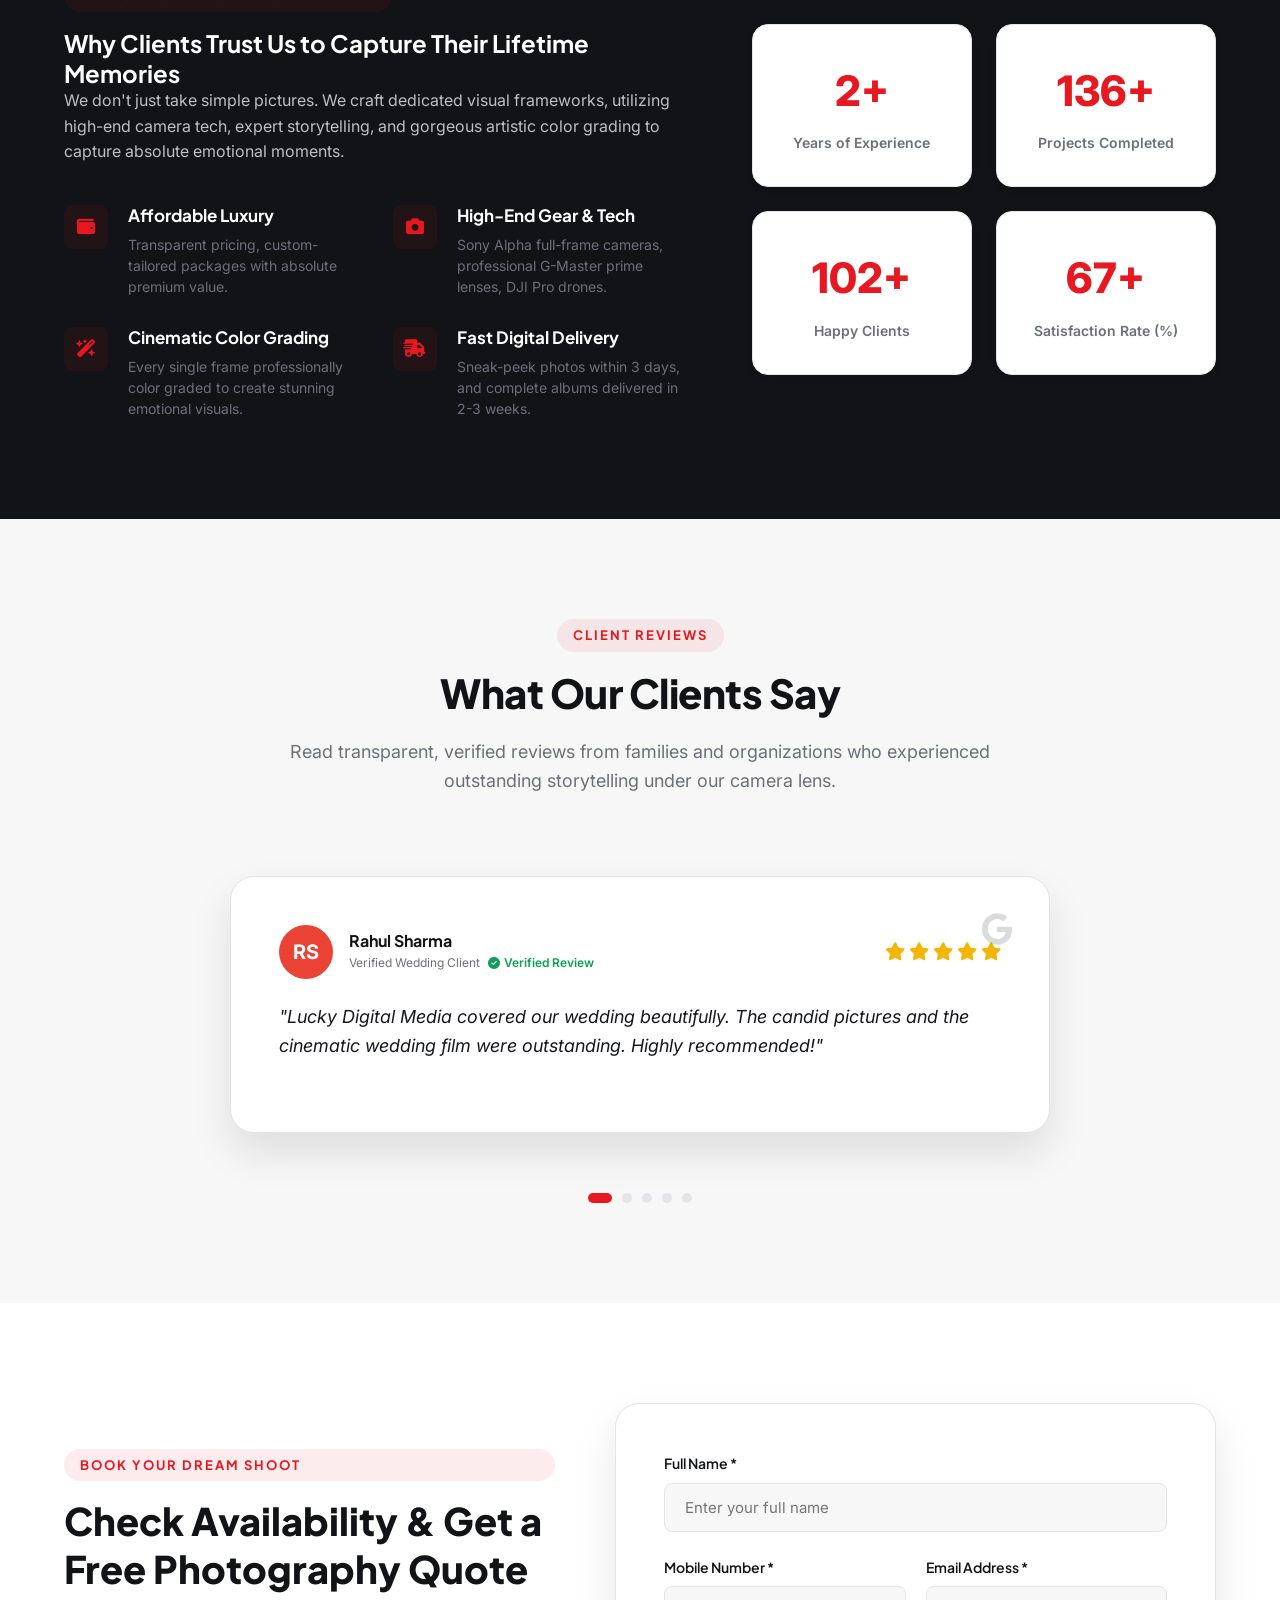
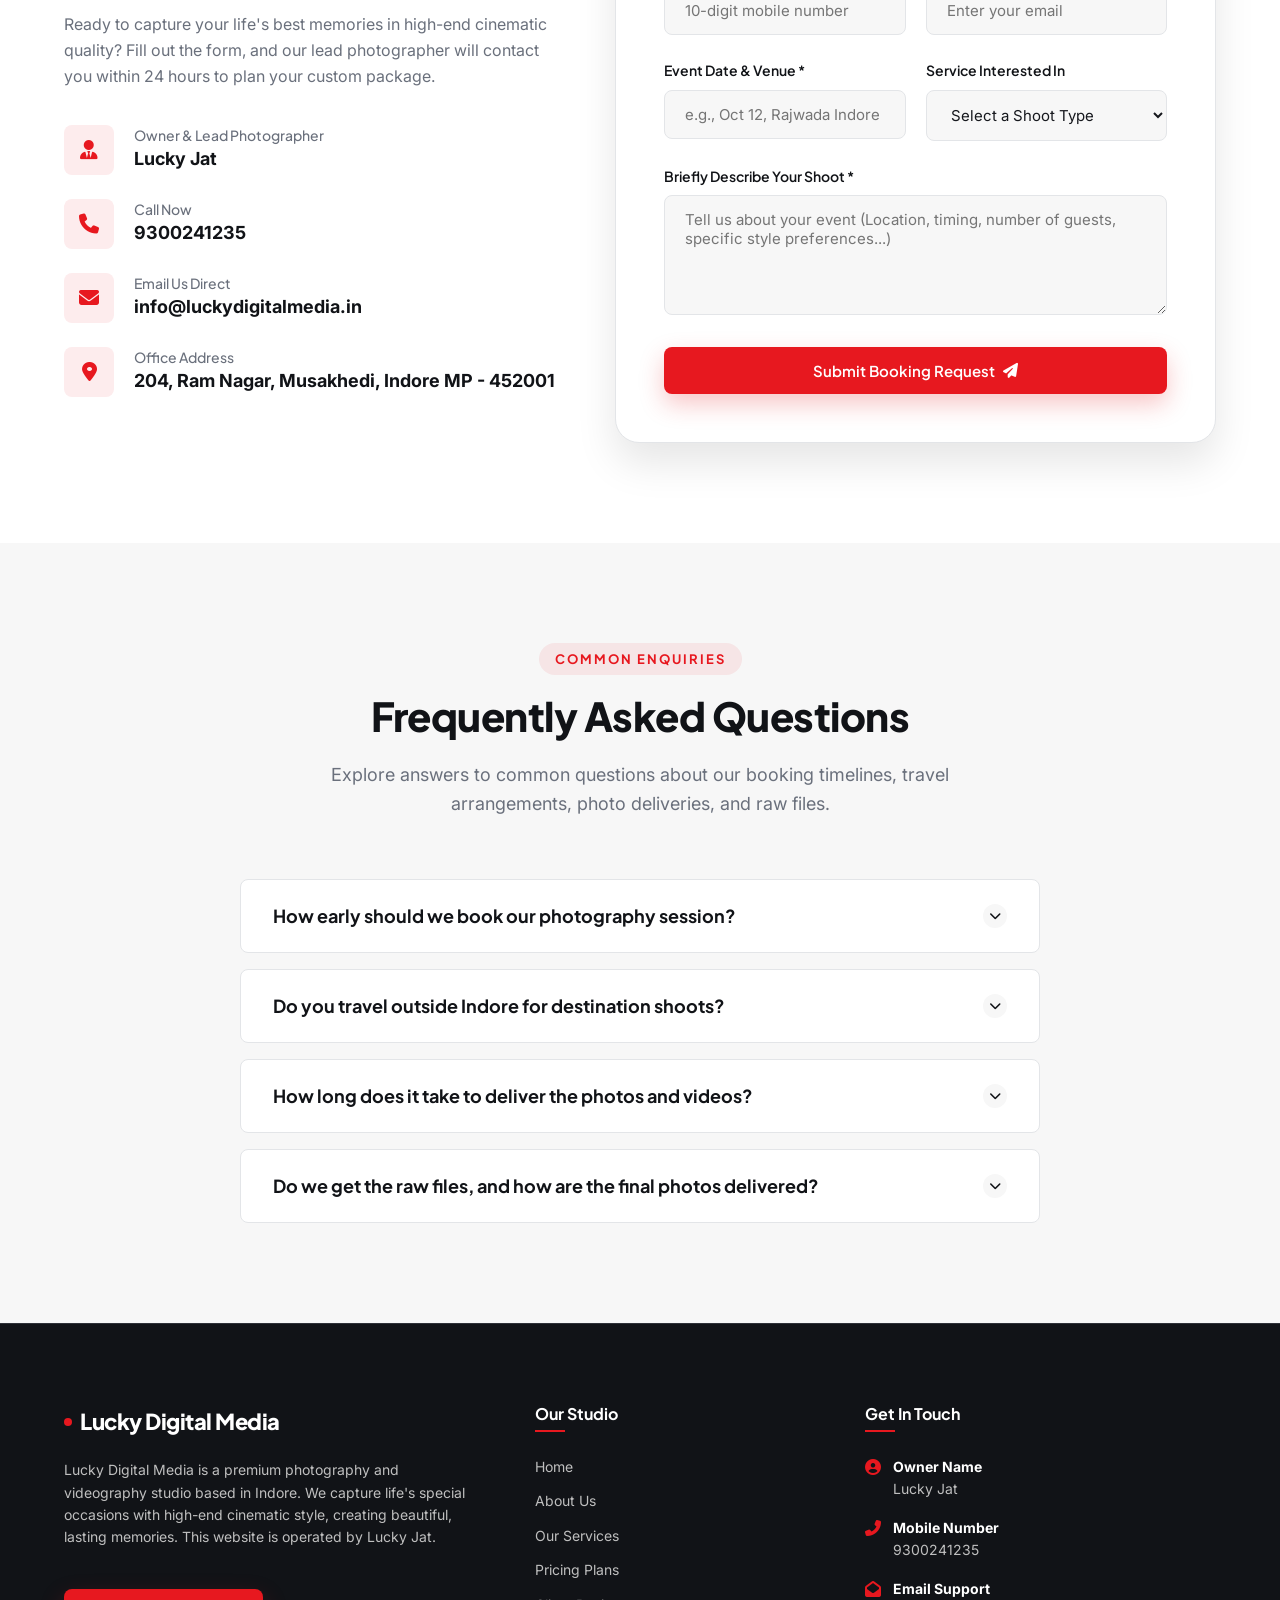
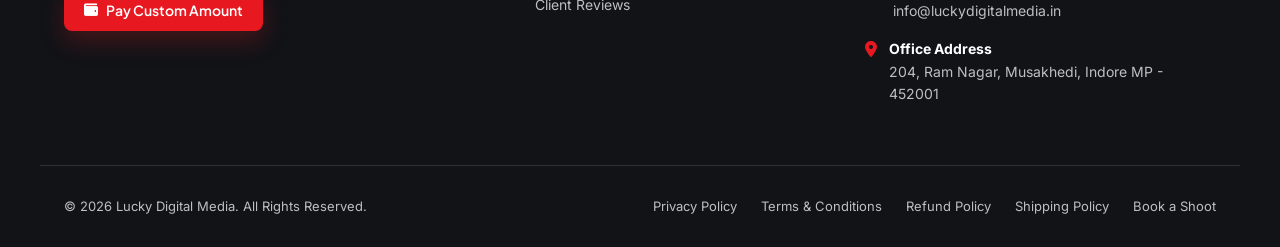
==== commit a427e3c2: "Revert details removal: Restore owner name, phone number, address, and WhatsApp widgets" ====
--- a/index.html
+++ b/index.html
@@ -8,7 +8,7 @@
   <title>Lucky Digital Media | Premium Photography & Videography Services</title>
   <meta name="description" content="Lucky Digital Media captures your perfect moments with stunning Wedding Shots, Pre-Wedding Films, Event Coverage, and Birthday Parties. Affordable premium packages in Indore.">
   <meta name="keywords" content="Photography Services, Videography, Wedding Photography Indore, Pre Wedding Shoots, Event Videography, Birthday Party Shoots, Cinematic Wedding Films, Lucky Digital Media">
-  <meta name="author" content="Lucky Digital Media">
+  <meta name="author" content="Lucky Jat">
   
   <!-- OpenGraph Metadata for Social Media Sharing -->
   <meta property="og:title" content="Lucky Digital Media | Premium Photography & Videography Services">
@@ -204,10 +204,10 @@
             "Our ultimate goal is to capture genuine human emotions, freezing your life's most precious stories into cinematic heirlooms."
           </blockquote>
           <div class="about-author">
-            <div class="about-avatar">LDM</div>
+            <div class="about-avatar">LJ</div>
             <div class="about-author-info">
-              <h4>Lucky Digital Media Studio</h4>
-              <p>Lead Photographers & Cinematic Directors</p>
+              <h4>Lucky Jat</h4>
+              <p>Founder & Lead Photographer / Director</p>
             </div>
           </div>
         </div>
@@ -218,7 +218,7 @@
         <h3>Elite Photography & Cinematic Storytellers</h3>
         <p class="about-text">Lucky Digital Media is a premium photography and videography studio based in Indore. We specialize in high-resolution candid shots, traditional portraits, and cinematic 4K video storytelling that captures the authentic emotions of your milestones.</p>
         <p class="about-text">Our mission is to help couples, families, and organizations document their memorable events, creating beautiful visual narratives and premium photobook albums.</p>
-        <p class="about-text">With over 3 years of industry experience, our dedicated crew brings professional artistry, modern high-end equipment, and stunning color-graded edits to every project.</p>
+        <p class="about-text">With over 3 years of industry experience, Lucky Jat and his dedicated crew bring professional artistry, modern high-end equipment, and stunning color-graded edits to every project.</p>
         
         <!-- Vision & Mission Inner Cards -->
         <div class="vm-grid">
@@ -630,6 +630,22 @@
         <p class="consultation-desc">Ready to capture your life's best memories in high-end cinematic quality? Fill out the form, and our lead photographer will contact you within 24 hours to plan your custom package.</p>
         
         <div class="contact-channels">
+          <div class="contact-item">
+            <div class="contact-icon"><i class="fas fa-user-tie"></i></div>
+            <div class="contact-details">
+              <h4>Owner & Lead Photographer</h4>
+              <p>Lucky Jat</p>
+            </div>
+          </div>
+          
+          <a href="tel:9300241235" class="contact-item">
+            <div class="contact-icon"><i class="fas fa-phone"></i></div>
+            <div class="contact-details">
+              <h4>Call Now</h4>
+              <p>9300241235</p>
+            </div>
+          </a>
+          
           <a href="mailto:info@luckydigitalmedia.in" class="contact-item">
             <div class="contact-icon"><i class="fas fa-envelope"></i></div>
             <div class="contact-details">
@@ -637,6 +653,14 @@
               <p>info@luckydigitalmedia.in</p>
             </div>
           </a>
+
+          <div class="contact-item">
+            <div class="contact-icon"><i class="fas fa-map-marker-alt"></i></div>
+            <div class="contact-details">
+              <h4>Office Address</h4>
+              <p>204, Ram Nagar, Musakhedi, Indore MP - 452001</p>
+            </div>
+          </div>
         </div>
       </div>
       
@@ -771,7 +795,7 @@
         <a href="#hero" class="logo">
           <span class="logo-dot"></span>Lucky Digital Media
         </a>
-        <p class="footer-desc">Lucky Digital Media is a premium photography and videography studio. We capture life's special occasions with high-end cinematic style, creating beautiful, lasting memories.</p>
+        <p class="footer-desc">Lucky Digital Media is a premium photography and videography studio based in Indore. We capture life's special occasions with high-end cinematic style, creating beautiful, lasting memories. This website is operated by Lucky Jat.</p>
         <button class="btn btn-primary" onclick="openCustomPaymentModal()" style="margin-top: 20px; font-size: 14px; padding: 12px 20px; gap: 8px;">
           <i class="fas fa-wallet"></i> Pay Custom Amount
         </button>
@@ -791,6 +815,20 @@
       <div class="footer-column">
         <h4>Get In Touch</h4>
         <div class="footer-contact">
+          <div class="footer-contact-item">
+            <i class="fas fa-user-circle"></i>
+            <div>
+              <strong>Owner Name</strong>
+              <p>Lucky Jat</p>
+            </div>
+          </div>
+          <a href="tel:9300241235" class="footer-contact-item">
+            <i class="fas fa-phone-alt"></i>
+            <div>
+              <strong>Mobile Number</strong>
+              <p>9300241235</p>
+            </div>
+          </a>
           <a href="mailto:info@luckydigitalmedia.in" class="footer-contact-item">
             <i class="fas fa-envelope-open"></i>
             <div>
@@ -798,6 +836,13 @@
               <p>info@luckydigitalmedia.in</p>
             </div>
           </a>
+          <div class="footer-contact-item">
+            <i class="fas fa-map-marker-alt"></i>
+            <div>
+              <strong>Office Address</strong>
+              <p>204, Ram Nagar, Musakhedi, Indore MP - 452001</p>
+            </div>
+          </div>
         </div>
       </div>
       
@@ -815,7 +860,10 @@
     </div>
   </footer>
 
-
+  <!-- Floating Responsive WhatsApp Button (Pulsing) -->
+  <a href="https://wa.me/919300241235?text=Hi%20Lucky,%20I%20am%20interested%20in%20your%20photography%20services!" class="whatsapp-float" target="_blank" rel="noopener noreferrer" aria-label="Chat on WhatsApp">
+    <i class="fab fa-whatsapp"></i>
+  </a>
 
   <!-- Back to Top Button -->
   <div class="back-to-top" id="backToTop" aria-label="Scroll to Top">
@@ -855,7 +903,7 @@
           </div>
           <div class="payment-option-details">
             <h4>Submit Free Enquiry (Offline Deposit)</h4>
-            <p>Submit details for manual review. We will coordinate within 24 hours to schedule offline bank/UPI transfers.</p>
+            <p>Submit details for manual review. Our director Lucky Jat will coordinate within 24 hours to schedule offline bank/UPI transfers.</p>
           </div>
         </div>
       </div>
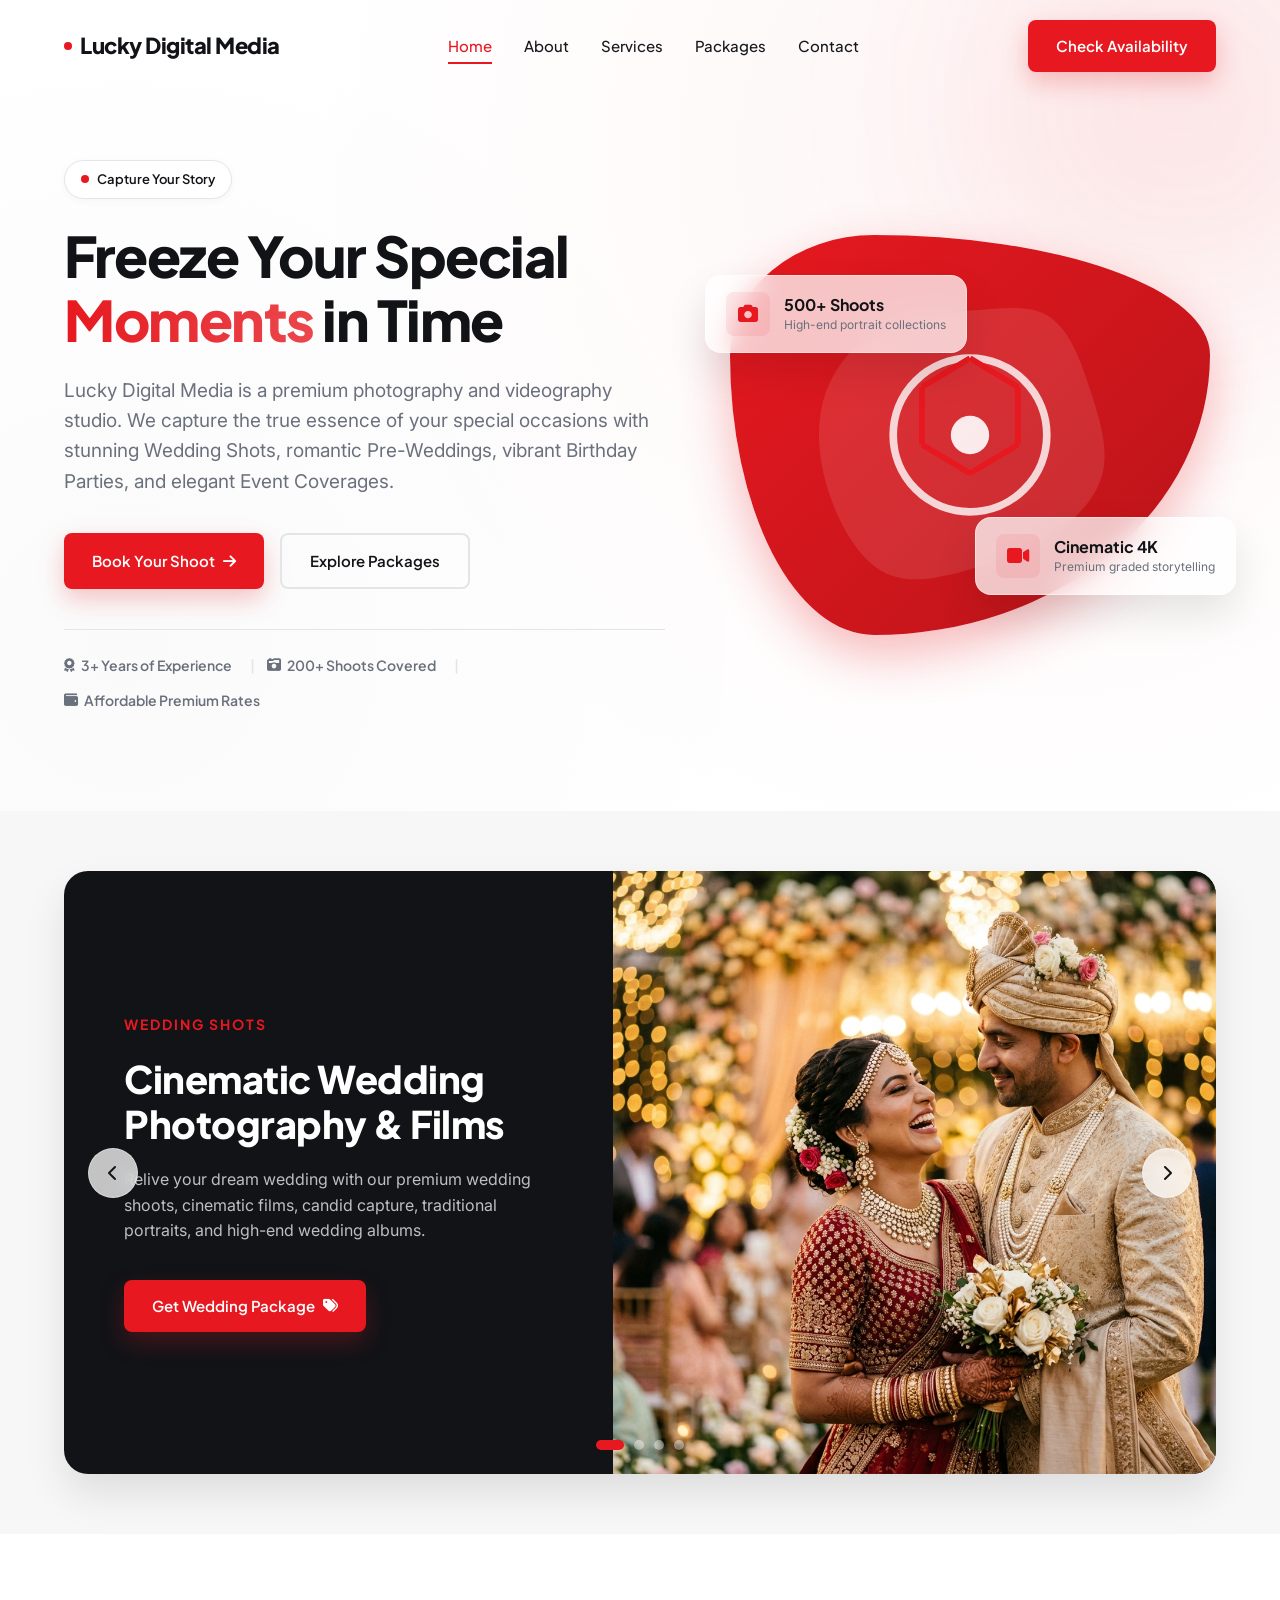
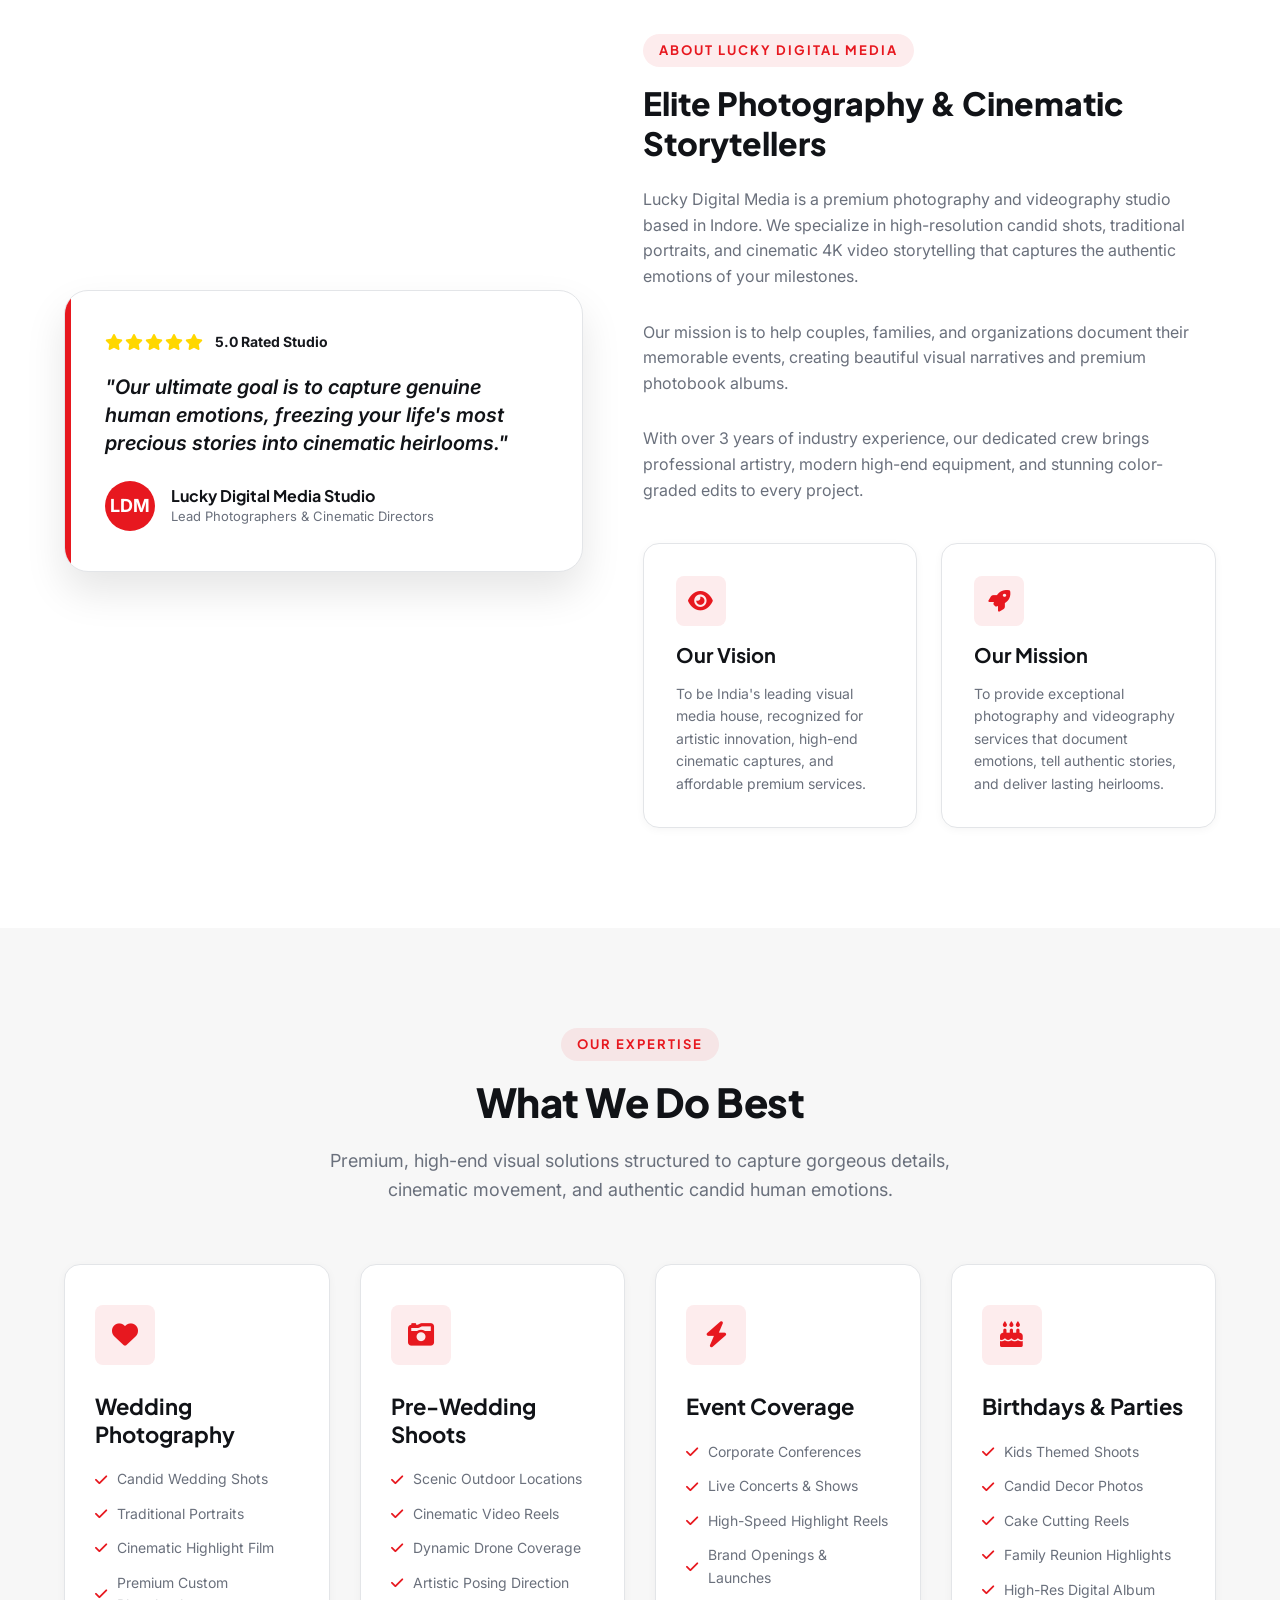
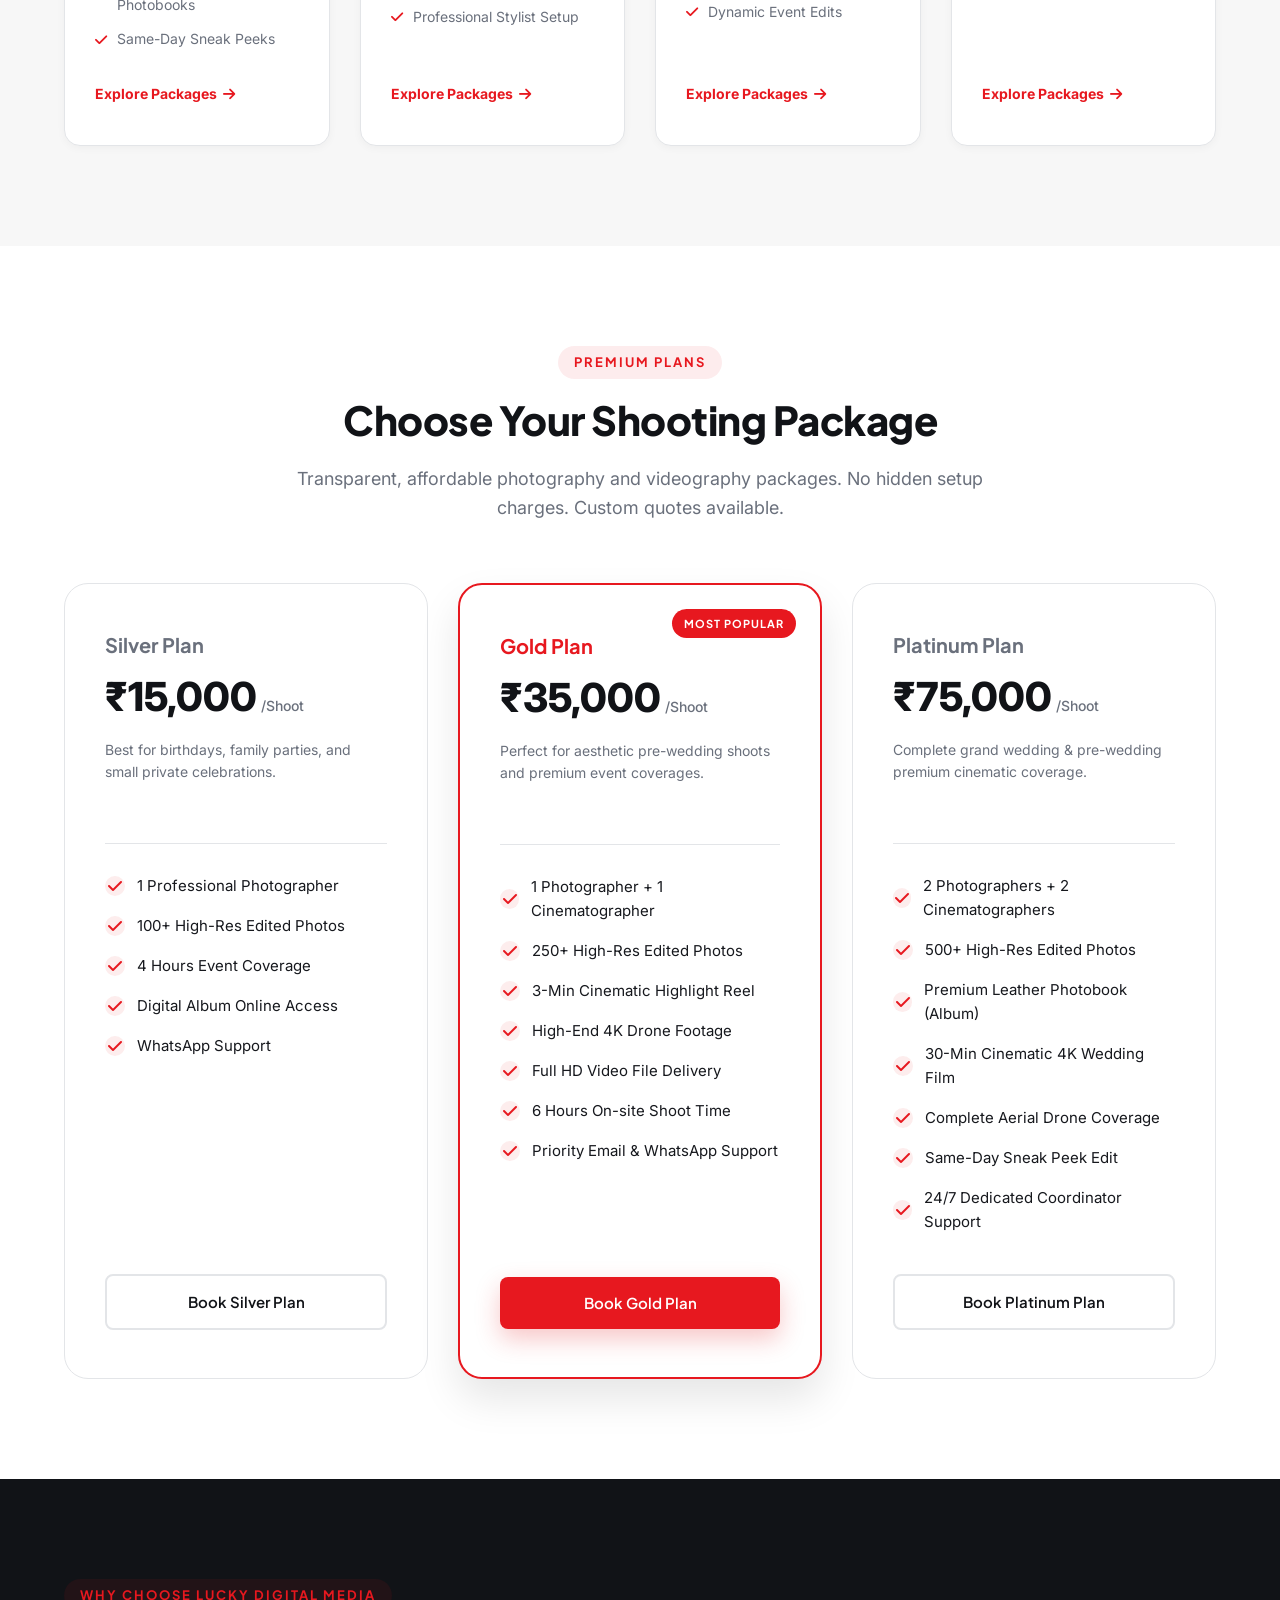
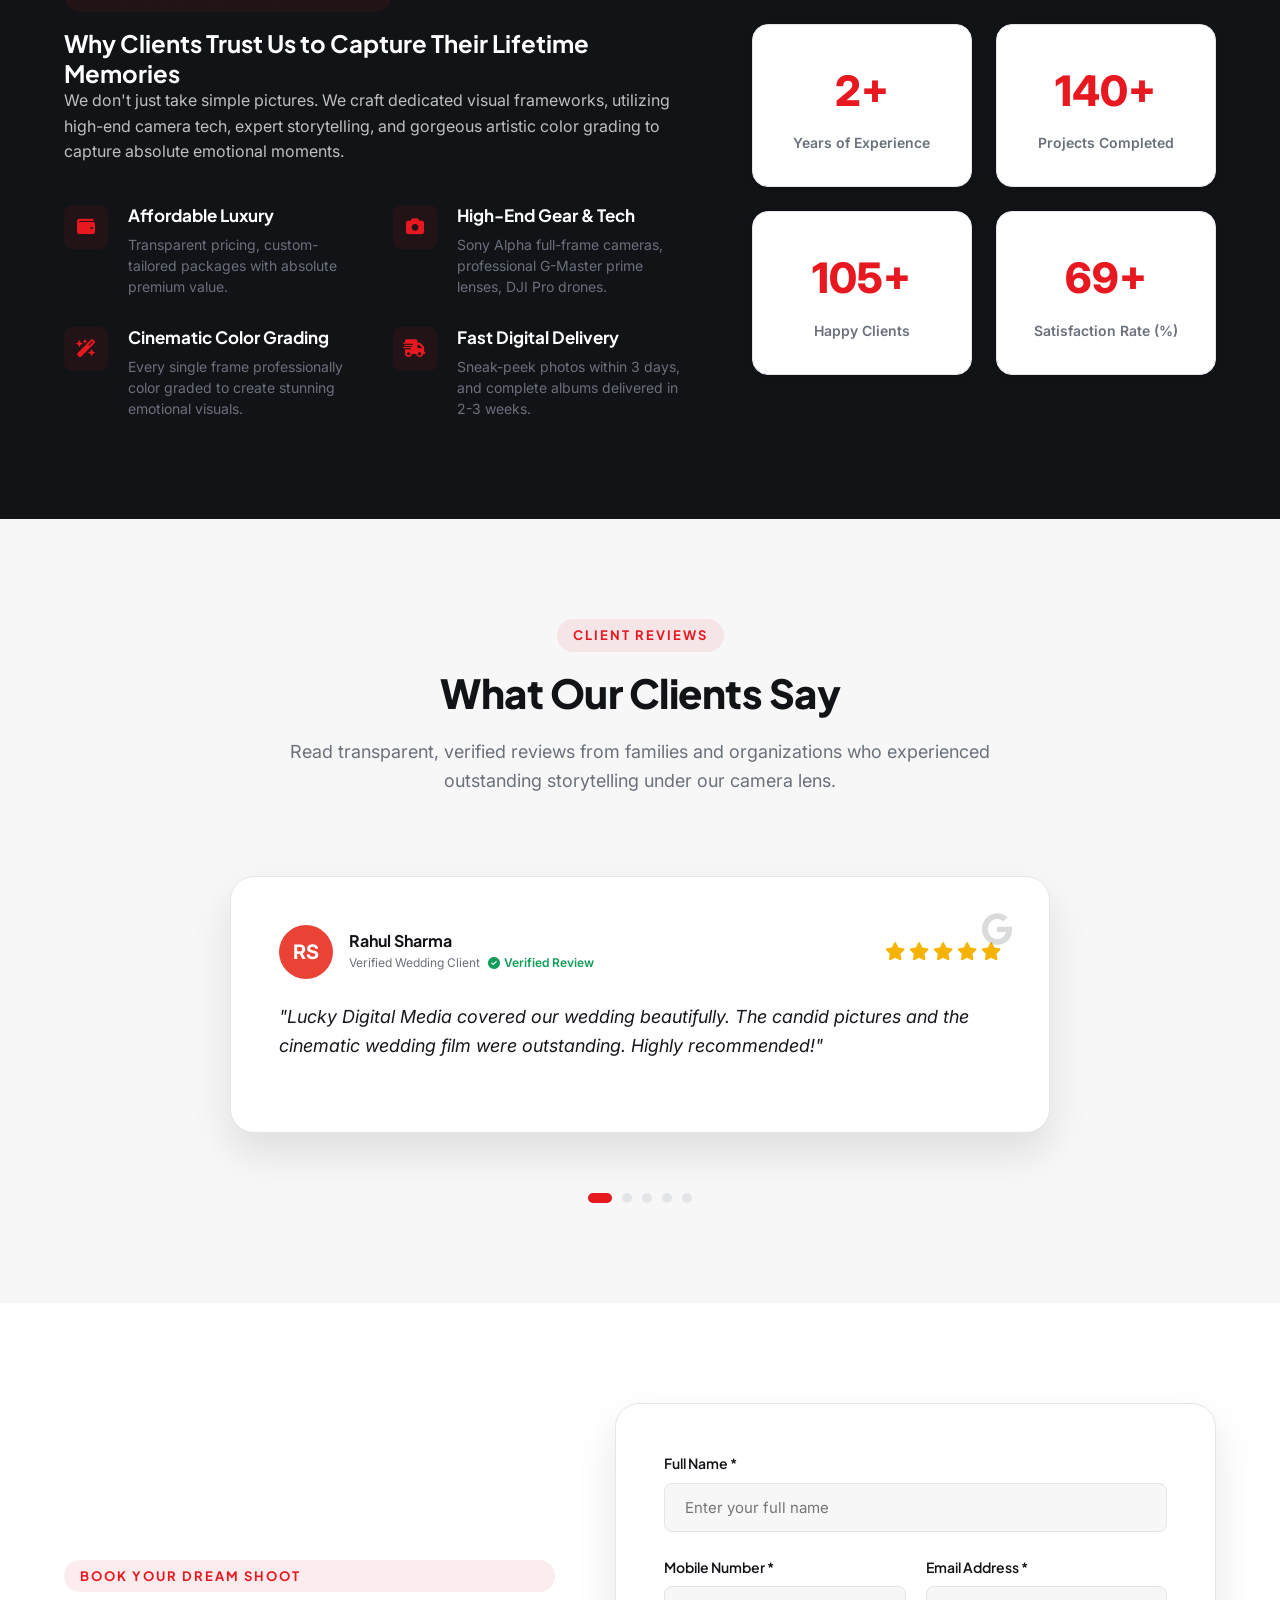
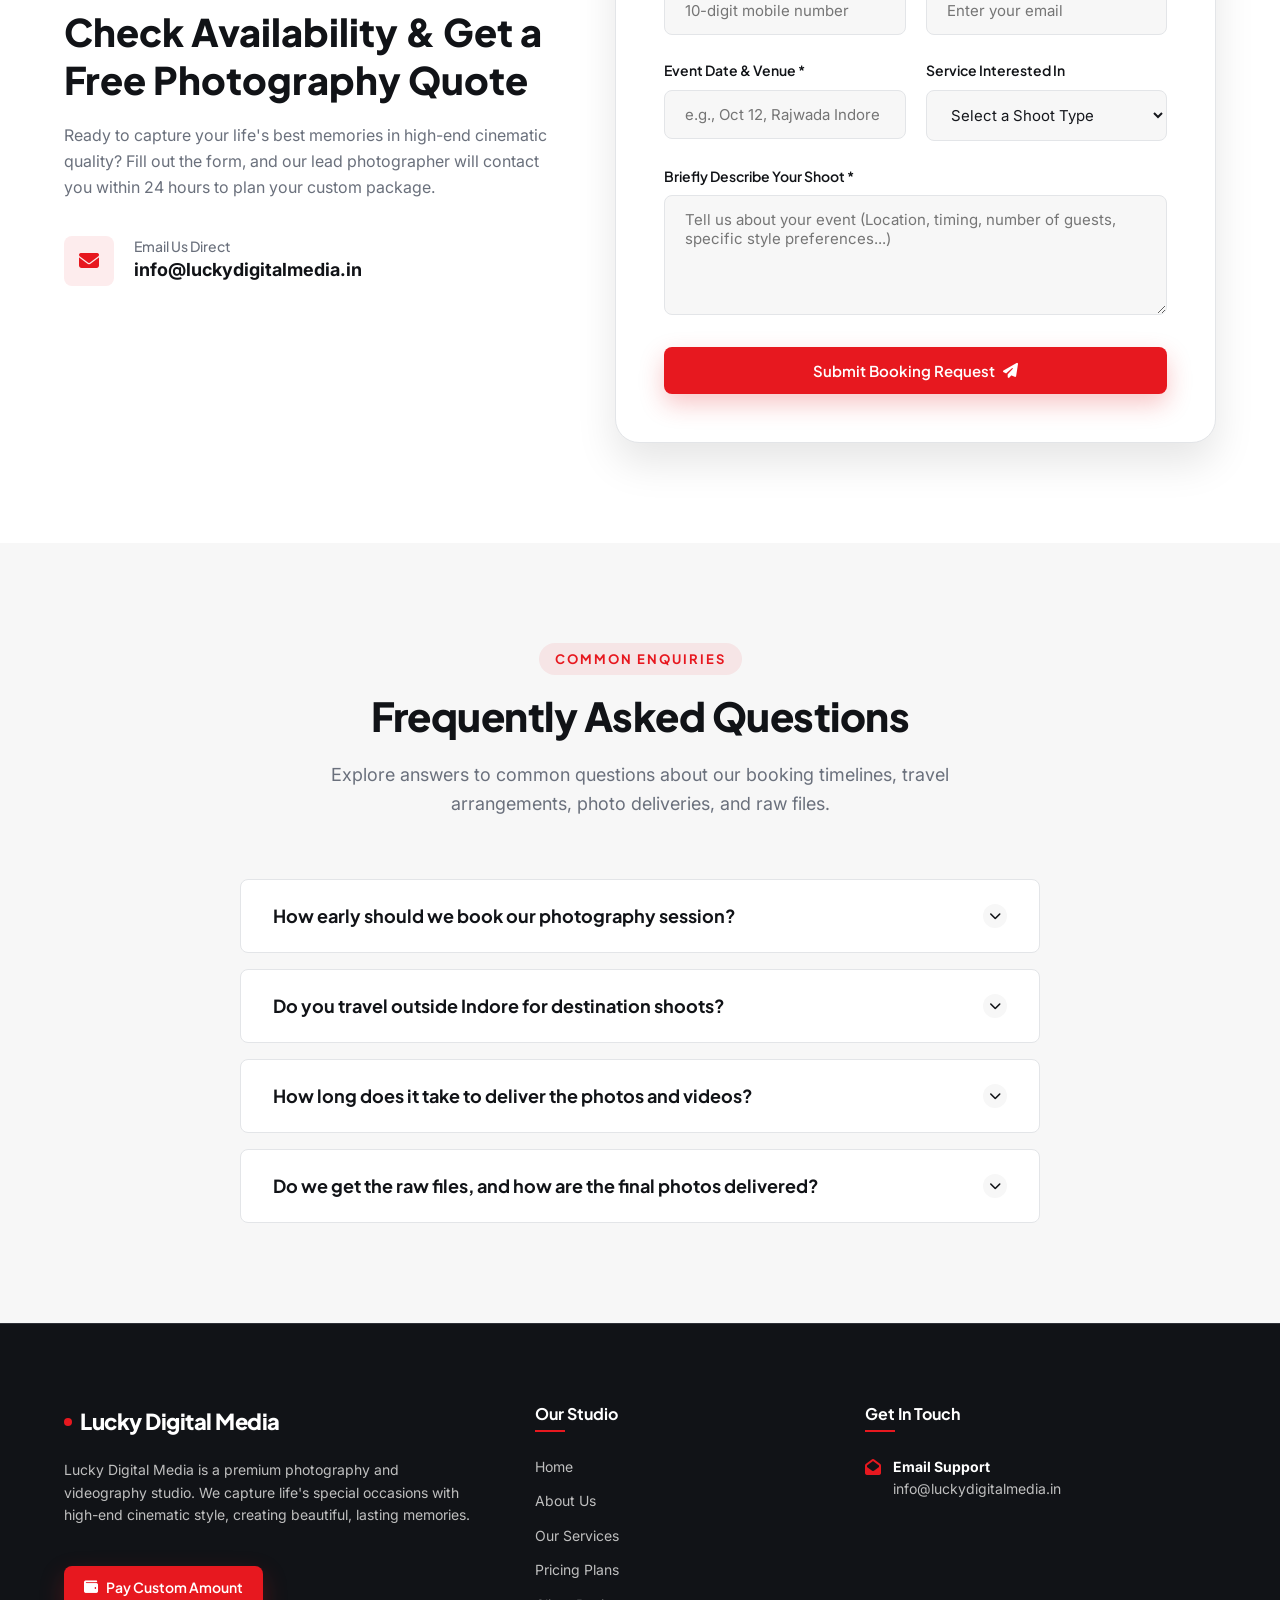
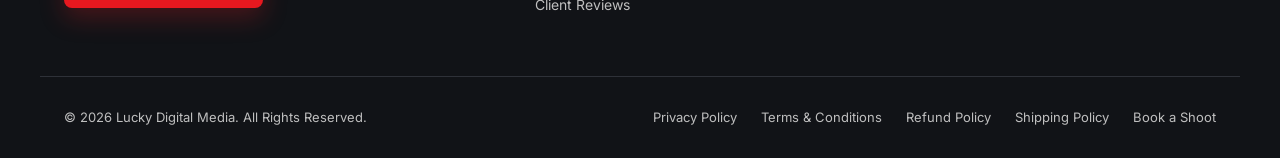
==== commit f9faf96b: "Remove owner name, mobile number, physical address, and floating WhatsApp buttons from all pages" ====
--- a/index.html
+++ b/index.html
@@ -8,7 +8,7 @@
   <title>Lucky Digital Media | Premium Photography & Videography Services</title>
   <meta name="description" content="Lucky Digital Media captures your perfect moments with stunning Wedding Shots, Pre-Wedding Films, Event Coverage, and Birthday Parties. Affordable premium packages in Indore.">
   <meta name="keywords" content="Photography Services, Videography, Wedding Photography Indore, Pre Wedding Shoots, Event Videography, Birthday Party Shoots, Cinematic Wedding Films, Lucky Digital Media">
-  <meta name="author" content="Lucky Jat">
+  <meta name="author" content="Lucky Digital Media">
   
   <!-- OpenGraph Metadata for Social Media Sharing -->
   <meta property="og:title" content="Lucky Digital Media | Premium Photography & Videography Services">
@@ -204,10 +204,10 @@
             "Our ultimate goal is to capture genuine human emotions, freezing your life's most precious stories into cinematic heirlooms."
           </blockquote>
           <div class="about-author">
-            <div class="about-avatar">LJ</div>
+            <div class="about-avatar">LDM</div>
             <div class="about-author-info">
-              <h4>Lucky Jat</h4>
-              <p>Founder & Lead Photographer / Director</p>
+              <h4>Lucky Digital Media Studio</h4>
+              <p>Lead Photographers & Cinematic Directors</p>
             </div>
           </div>
         </div>
@@ -218,7 +218,7 @@
         <h3>Elite Photography & Cinematic Storytellers</h3>
         <p class="about-text">Lucky Digital Media is a premium photography and videography studio based in Indore. We specialize in high-resolution candid shots, traditional portraits, and cinematic 4K video storytelling that captures the authentic emotions of your milestones.</p>
         <p class="about-text">Our mission is to help couples, families, and organizations document their memorable events, creating beautiful visual narratives and premium photobook albums.</p>
-        <p class="about-text">With over 3 years of industry experience, Lucky Jat and his dedicated crew bring professional artistry, modern high-end equipment, and stunning color-graded edits to every project.</p>
+        <p class="about-text">With over 3 years of industry experience, our dedicated crew brings professional artistry, modern high-end equipment, and stunning color-graded edits to every project.</p>
         
         <!-- Vision & Mission Inner Cards -->
         <div class="vm-grid">
@@ -630,22 +630,6 @@
         <p class="consultation-desc">Ready to capture your life's best memories in high-end cinematic quality? Fill out the form, and our lead photographer will contact you within 24 hours to plan your custom package.</p>
         
         <div class="contact-channels">
-          <div class="contact-item">
-            <div class="contact-icon"><i class="fas fa-user-tie"></i></div>
-            <div class="contact-details">
-              <h4>Owner & Lead Photographer</h4>
-              <p>Lucky Jat</p>
-            </div>
-          </div>
-          
-          <a href="tel:9300241235" class="contact-item">
-            <div class="contact-icon"><i class="fas fa-phone"></i></div>
-            <div class="contact-details">
-              <h4>Call Now</h4>
-              <p>9300241235</p>
-            </div>
-          </a>
-          
           <a href="mailto:info@luckydigitalmedia.in" class="contact-item">
             <div class="contact-icon"><i class="fas fa-envelope"></i></div>
             <div class="contact-details">
@@ -653,14 +637,6 @@
               <p>info@luckydigitalmedia.in</p>
             </div>
           </a>
-
-          <div class="contact-item">
-            <div class="contact-icon"><i class="fas fa-map-marker-alt"></i></div>
-            <div class="contact-details">
-              <h4>Office Address</h4>
-              <p>204, Ram Nagar, Musakhedi, Indore MP - 452001</p>
-            </div>
-          </div>
         </div>
       </div>
       
@@ -795,7 +771,7 @@
         <a href="#hero" class="logo">
           <span class="logo-dot"></span>Lucky Digital Media
         </a>
-        <p class="footer-desc">Lucky Digital Media is a premium photography and videography studio based in Indore. We capture life's special occasions with high-end cinematic style, creating beautiful, lasting memories. This website is operated by Lucky Jat.</p>
+        <p class="footer-desc">Lucky Digital Media is a premium photography and videography studio. We capture life's special occasions with high-end cinematic style, creating beautiful, lasting memories.</p>
         <button class="btn btn-primary" onclick="openCustomPaymentModal()" style="margin-top: 20px; font-size: 14px; padding: 12px 20px; gap: 8px;">
           <i class="fas fa-wallet"></i> Pay Custom Amount
         </button>
@@ -815,20 +791,6 @@
       <div class="footer-column">
         <h4>Get In Touch</h4>
         <div class="footer-contact">
-          <div class="footer-contact-item">
-            <i class="fas fa-user-circle"></i>
-            <div>
-              <strong>Owner Name</strong>
-              <p>Lucky Jat</p>
-            </div>
-          </div>
-          <a href="tel:9300241235" class="footer-contact-item">
-            <i class="fas fa-phone-alt"></i>
-            <div>
-              <strong>Mobile Number</strong>
-              <p>9300241235</p>
-            </div>
-          </a>
           <a href="mailto:info@luckydigitalmedia.in" class="footer-contact-item">
             <i class="fas fa-envelope-open"></i>
             <div>
@@ -836,13 +798,6 @@
               <p>info@luckydigitalmedia.in</p>
             </div>
           </a>
-          <div class="footer-contact-item">
-            <i class="fas fa-map-marker-alt"></i>
-            <div>
-              <strong>Office Address</strong>
-              <p>204, Ram Nagar, Musakhedi, Indore MP - 452001</p>
-            </div>
-          </div>
         </div>
       </div>
       
@@ -860,10 +815,7 @@
     </div>
   </footer>
 
-  <!-- Floating Responsive WhatsApp Button (Pulsing) -->
-  <a href="https://wa.me/919300241235?text=Hi%20Lucky,%20I%20am%20interested%20in%20your%20photography%20services!" class="whatsapp-float" target="_blank" rel="noopener noreferrer" aria-label="Chat on WhatsApp">
-    <i class="fab fa-whatsapp"></i>
-  </a>
+
 
   <!-- Back to Top Button -->
   <div class="back-to-top" id="backToTop" aria-label="Scroll to Top">
@@ -903,7 +855,7 @@
           </div>
           <div class="payment-option-details">
             <h4>Submit Free Enquiry (Offline Deposit)</h4>
-            <p>Submit details for manual review. Our director Lucky Jat will coordinate within 24 hours to schedule offline bank/UPI transfers.</p>
+            <p>Submit details for manual review. We will coordinate within 24 hours to schedule offline bank/UPI transfers.</p>
           </div>
         </div>
       </div>
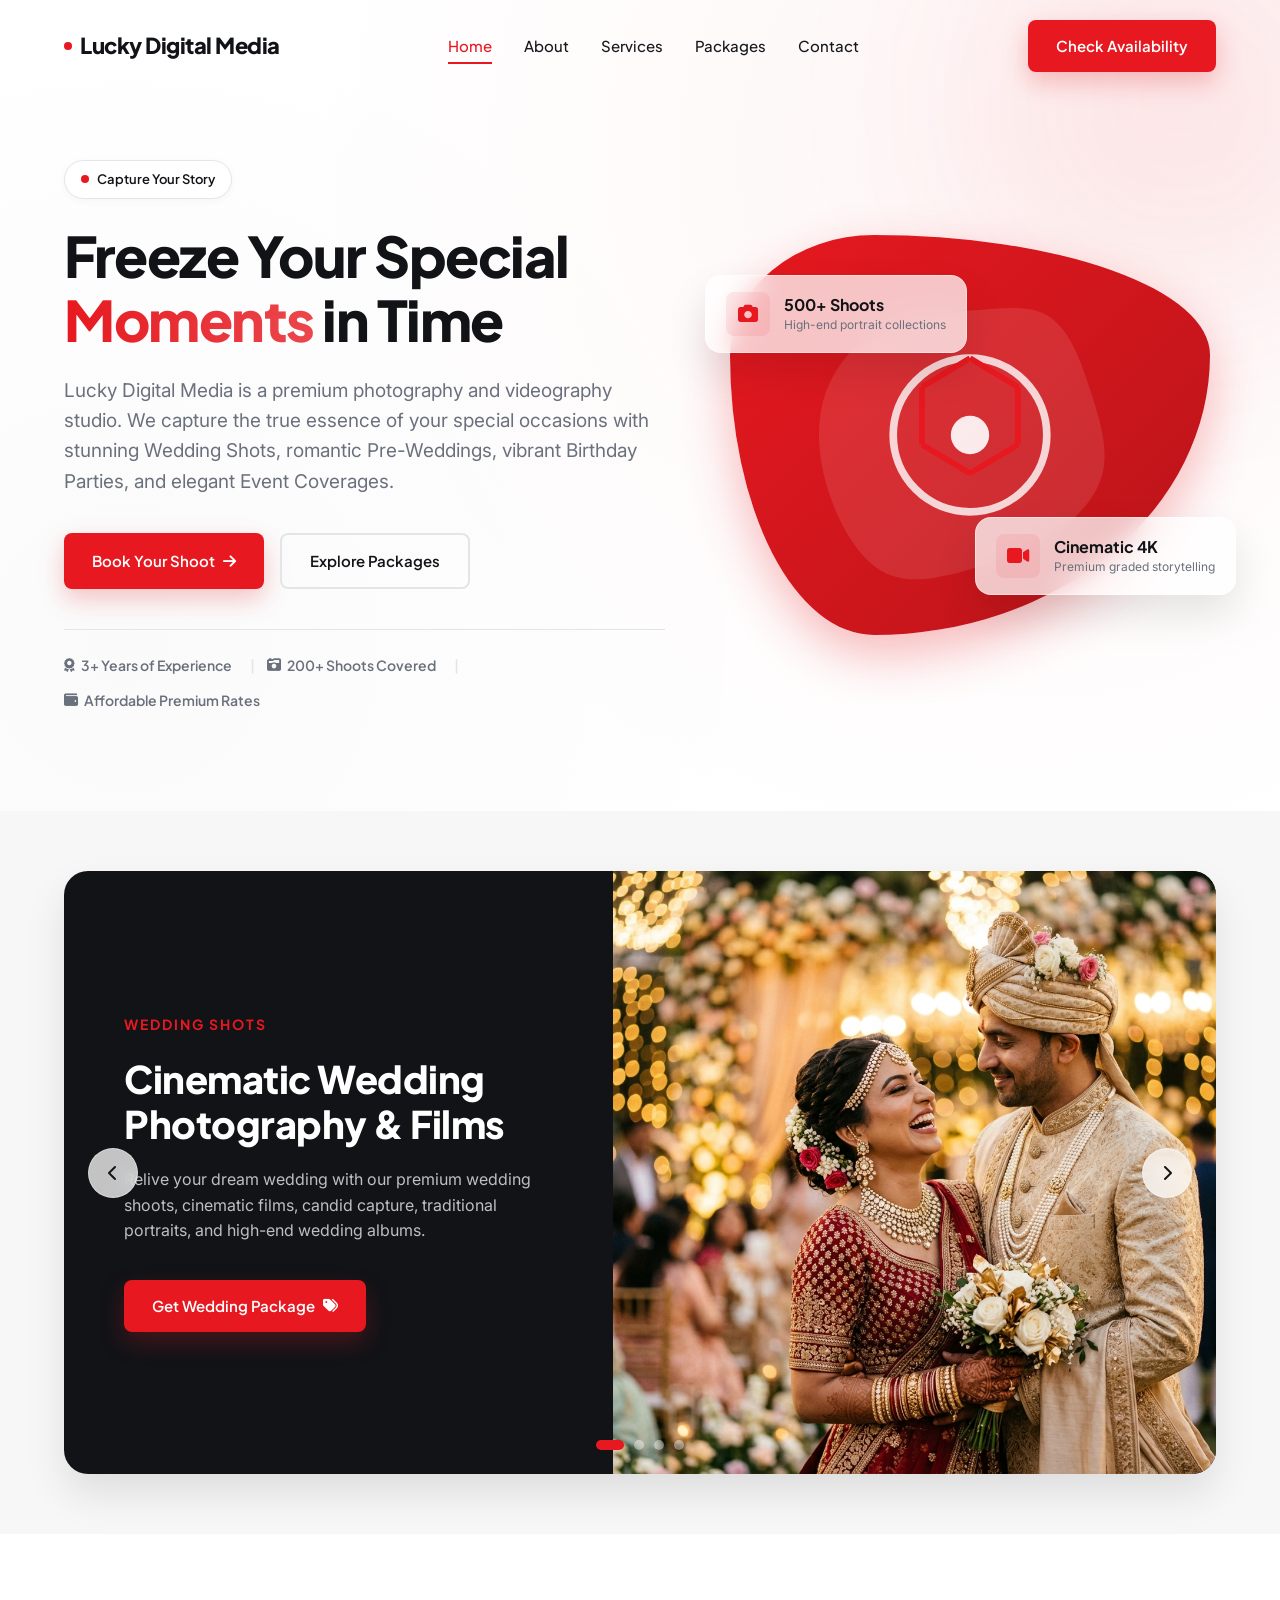
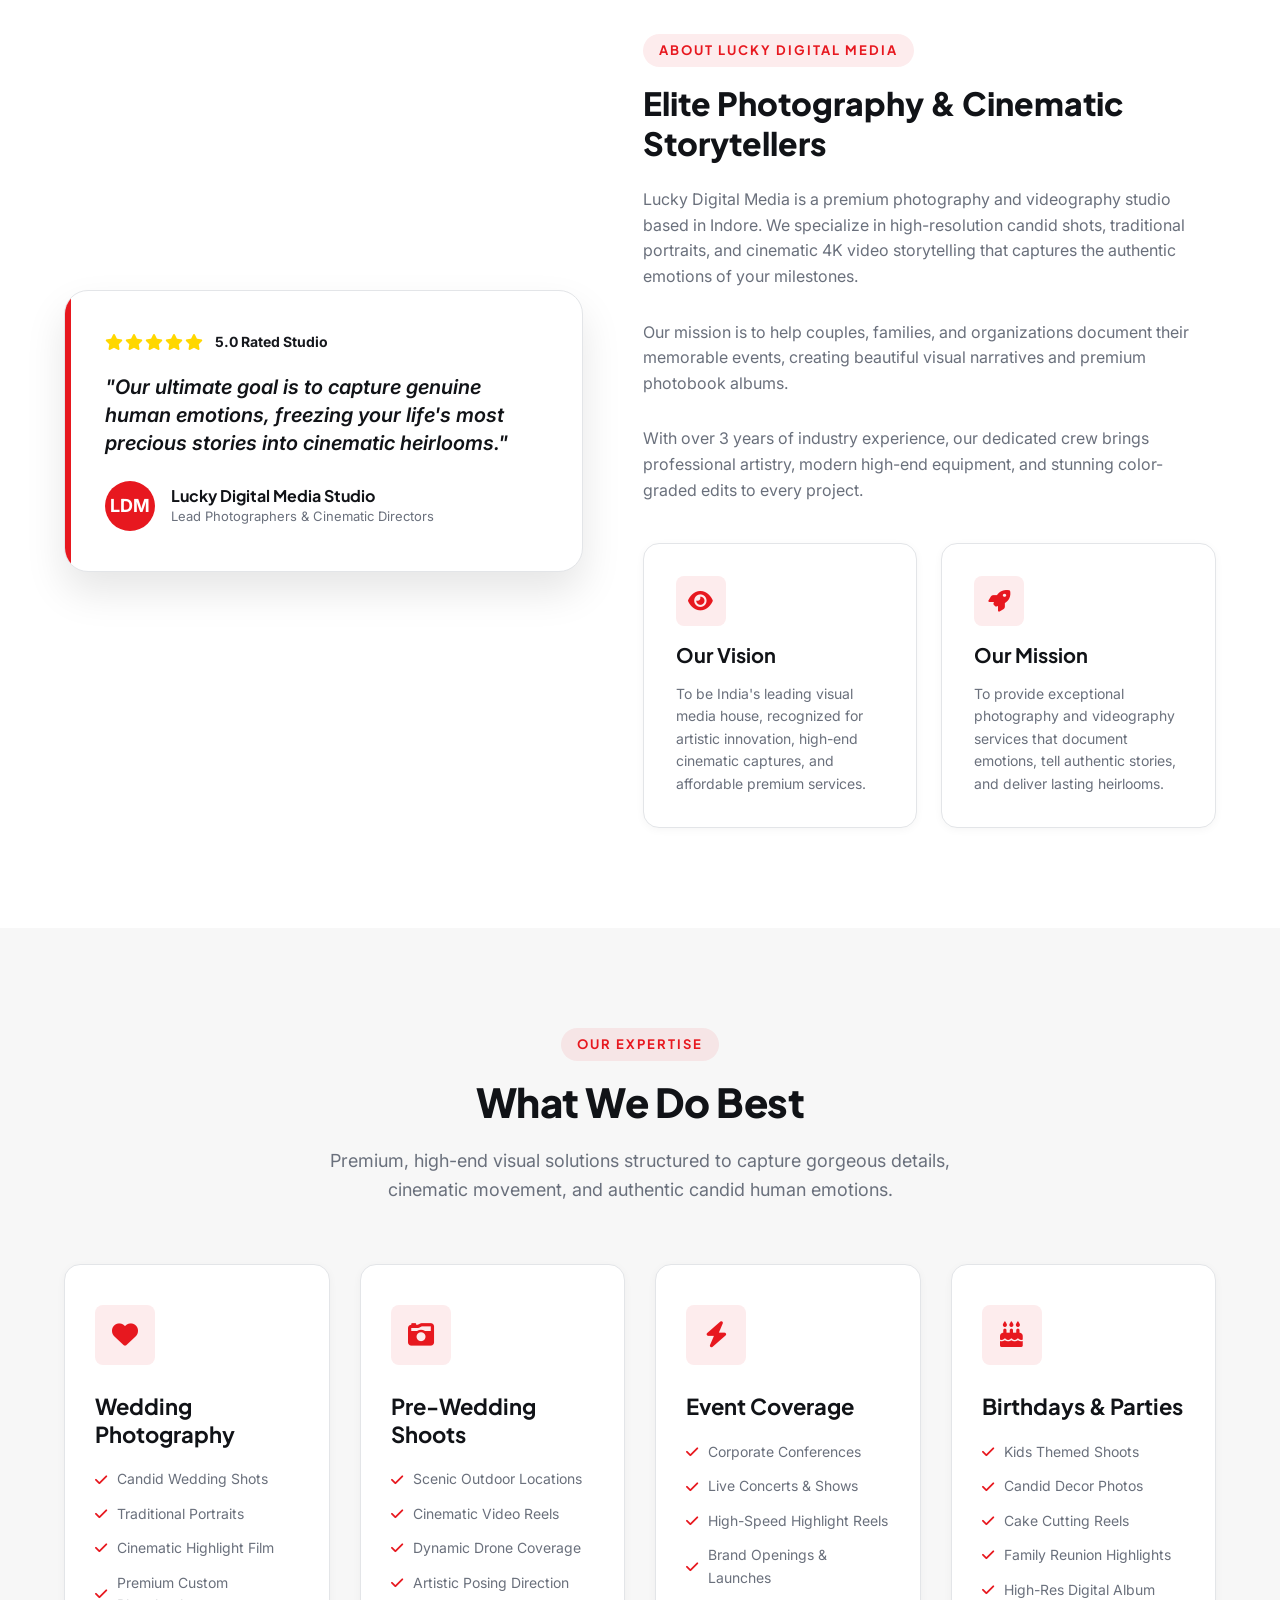
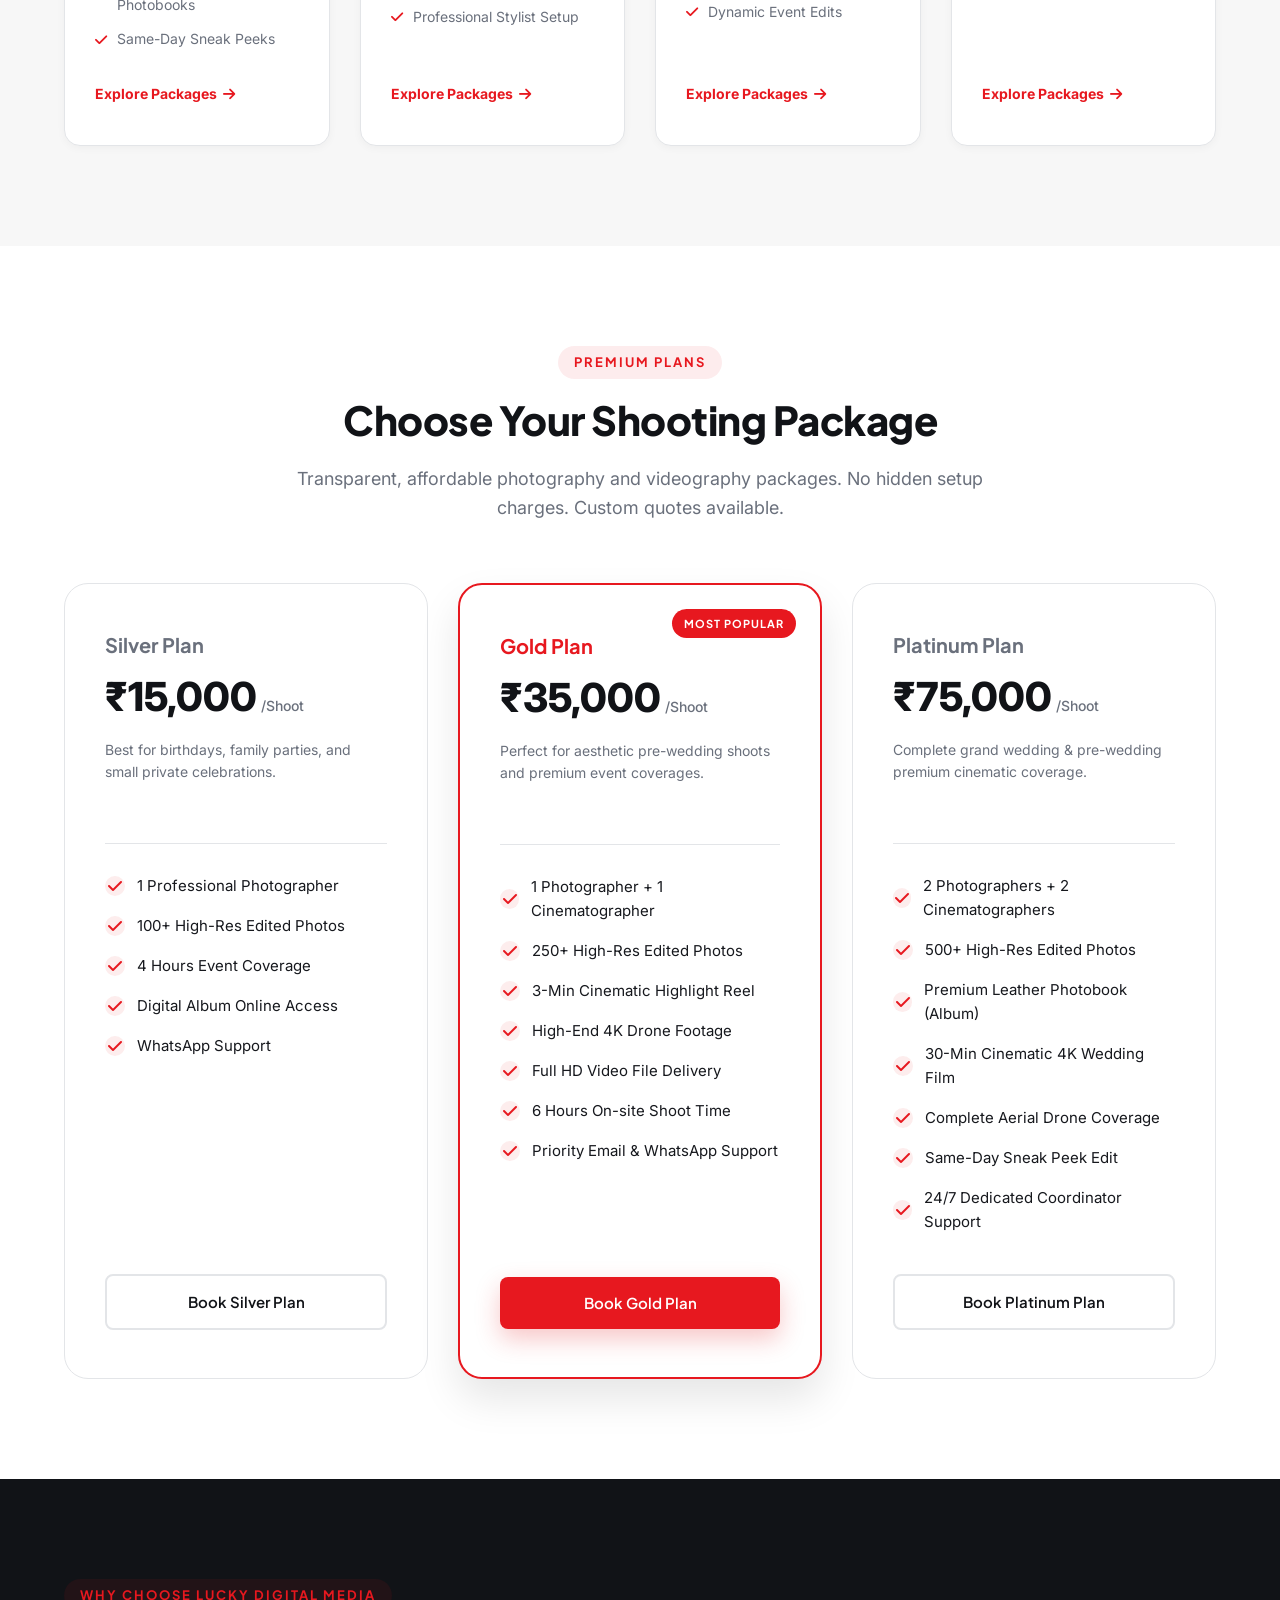
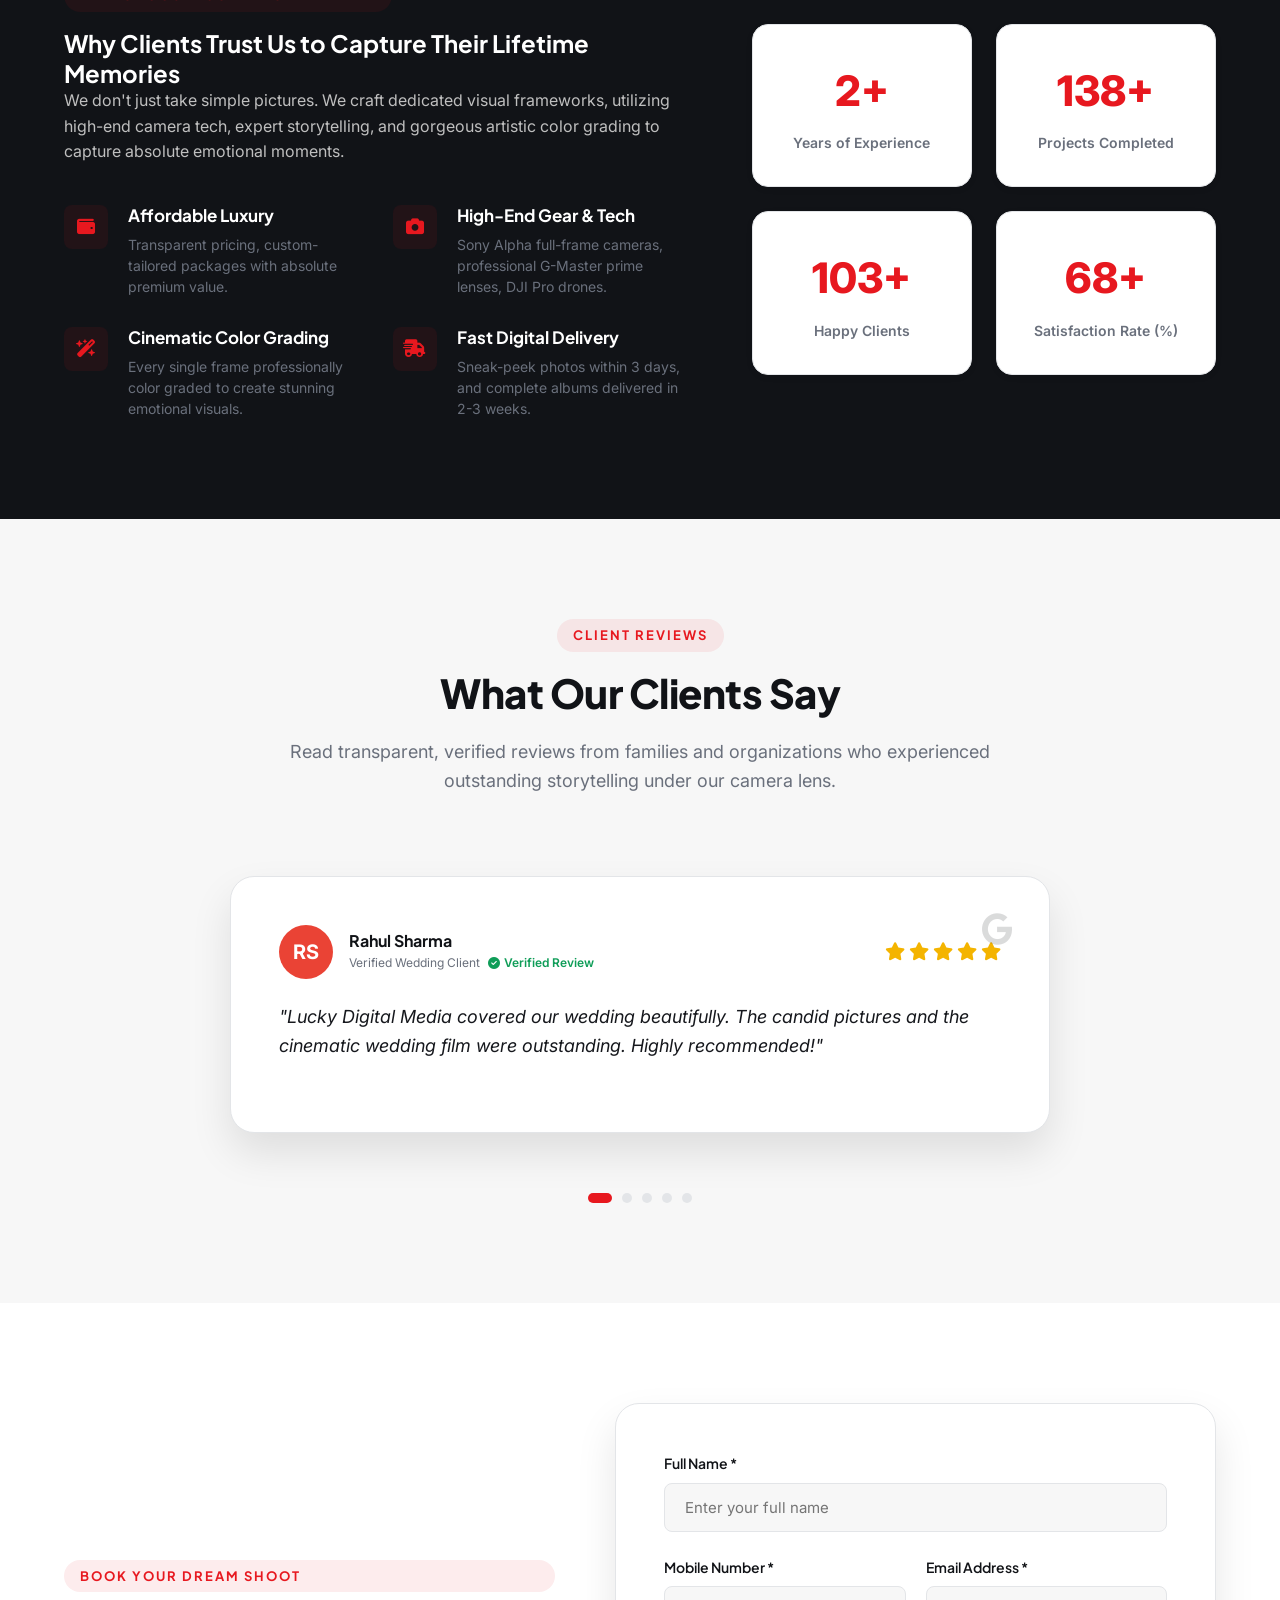
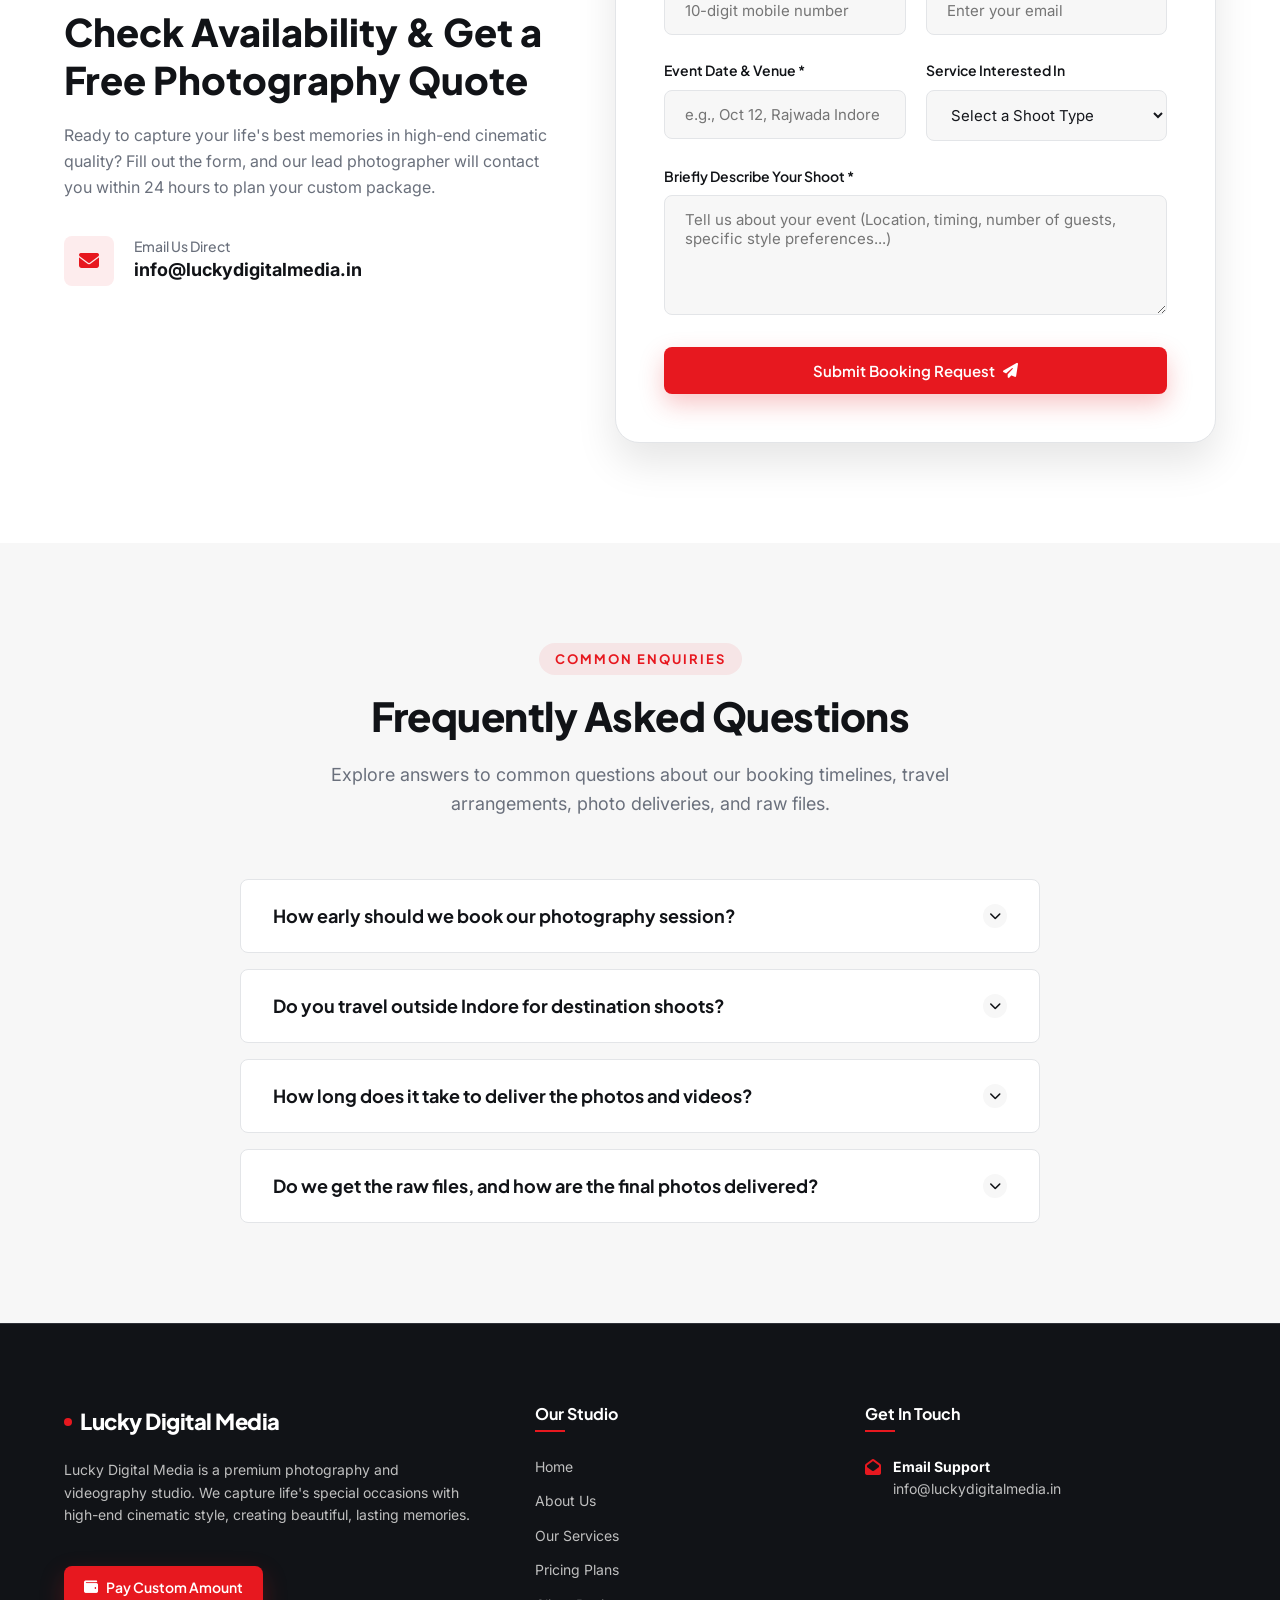
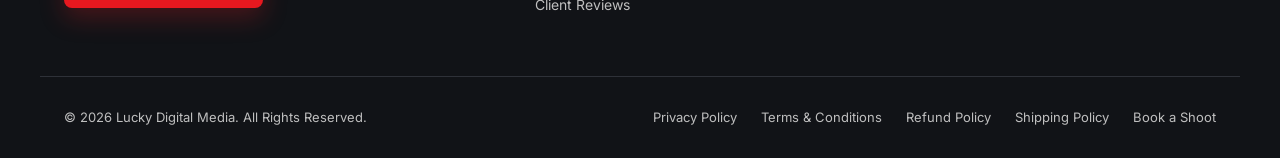
==== commit c17faf2f: "Integrate SabPaisa Payment Gateway PG 3.0 and remove Cashfree integration" ====
--- a/index.html
+++ b/index.html
@@ -822,10 +822,7 @@
     <i class="fas fa-arrow-up"></i>
   </div>
 
-  <!-- Cashfree Payment Gateway SDK -->
-  <script src="https://sdk.cashfree.com/js/v3/cashfree.js"></script>
-
-  <!-- Cashfree Payment Method Choice Modal Overlay -->
+  <!-- SabPaisa Payment Method Choice Modal Overlay -->
   <div id="paymentModal" class="payment-modal-overlay">
     <div class="payment-modal-card">
       <button class="payment-modal-close" onclick="closePaymentModal()">&times;</button>
@@ -836,7 +833,7 @@
       </div>
       
       <div class="payment-modal-body">
-        <!-- Option 1: Cashfree Secure Payment (Default Selected) -->
+        <!-- Option 1: SabPaisa Secure Payment (Default Selected) -->
         <div class="payment-option-card active" id="optionOnline" onclick="selectPaymentOption('online')">
           <div class="payment-option-radio">
             <span class="radio-dot"></span>
@@ -844,7 +841,7 @@
           <div class="payment-option-details">
             <h4>Pay Deposit Online (Instant Lock)</h4>
             <p>Secure your slot immediately. Pay token deposit of <span id="modalDepositAmount" style="font-weight: 700; color: var(--dark);">₹5,000</span> securely using UPI, Cards, Netbanking, or Wallets.</p>
-            <span class="payment-secure-badge"><i class="fas fa-shield-halved"></i> Secured by Cashfree Payments</span>
+            <span class="payment-secure-badge"><i class="fas fa-shield-halved"></i> Secured by SabPaisa Payments</span>
           </div>
         </div>
         
@@ -868,7 +865,7 @@
     </div>
   </div>
 
-  <!-- Cashfree Custom Payment Amount Modal Overlay -->
+  <!-- SabPaisa Custom Payment Amount Modal Overlay -->
   <div id="customPaymentModal" class="payment-modal-overlay">
     <div class="payment-modal-card">
       <button class="payment-modal-close" onclick="closeCustomPaymentModal()">&times;</button>
--- a/css/style.css
+++ b/css/style.css
@@ -2205,7 +2205,7 @@
   }
 }
 
-/* --- CASHFREE PAYMENT SELECTION MODAL SYSTEM --- */
+/* --- SABPAISA PAYMENT SELECTION MODAL SYSTEM --- */
 .payment-modal-overlay {
   position: fixed;
   top: 0;
